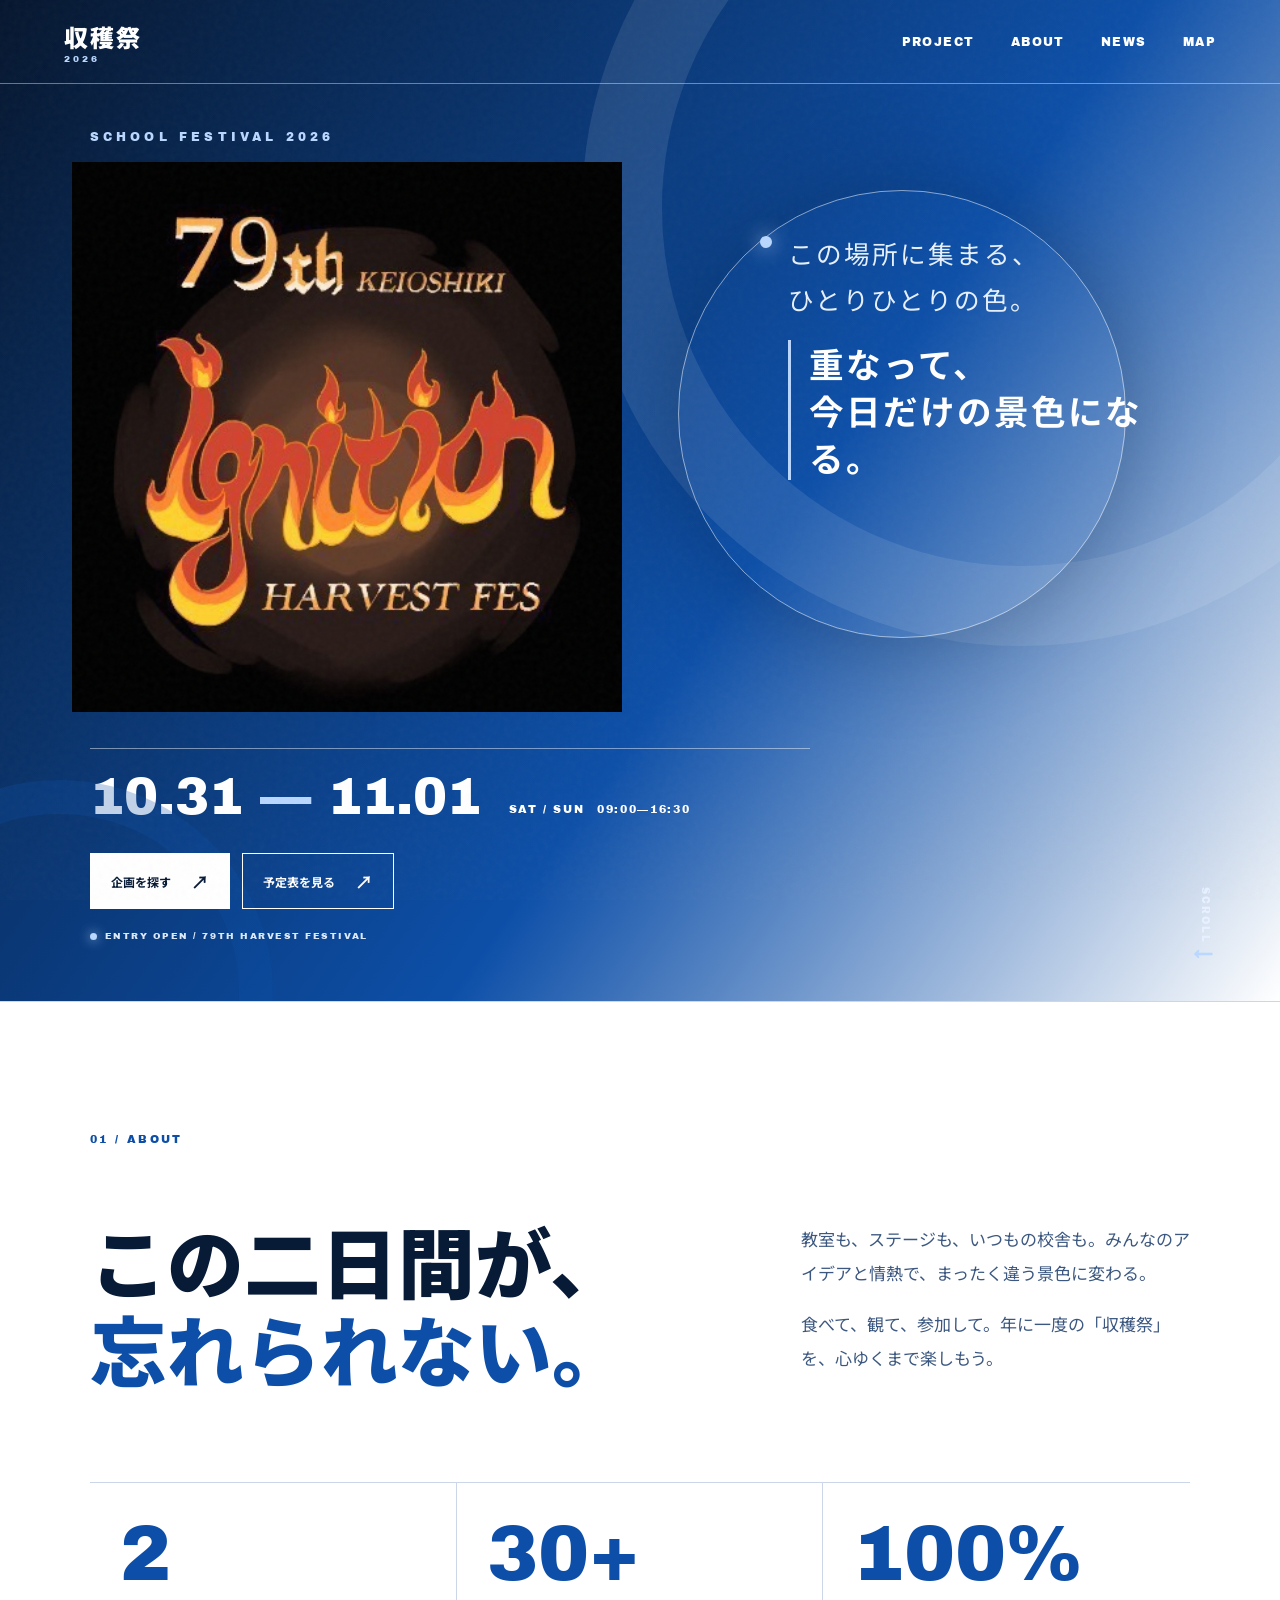
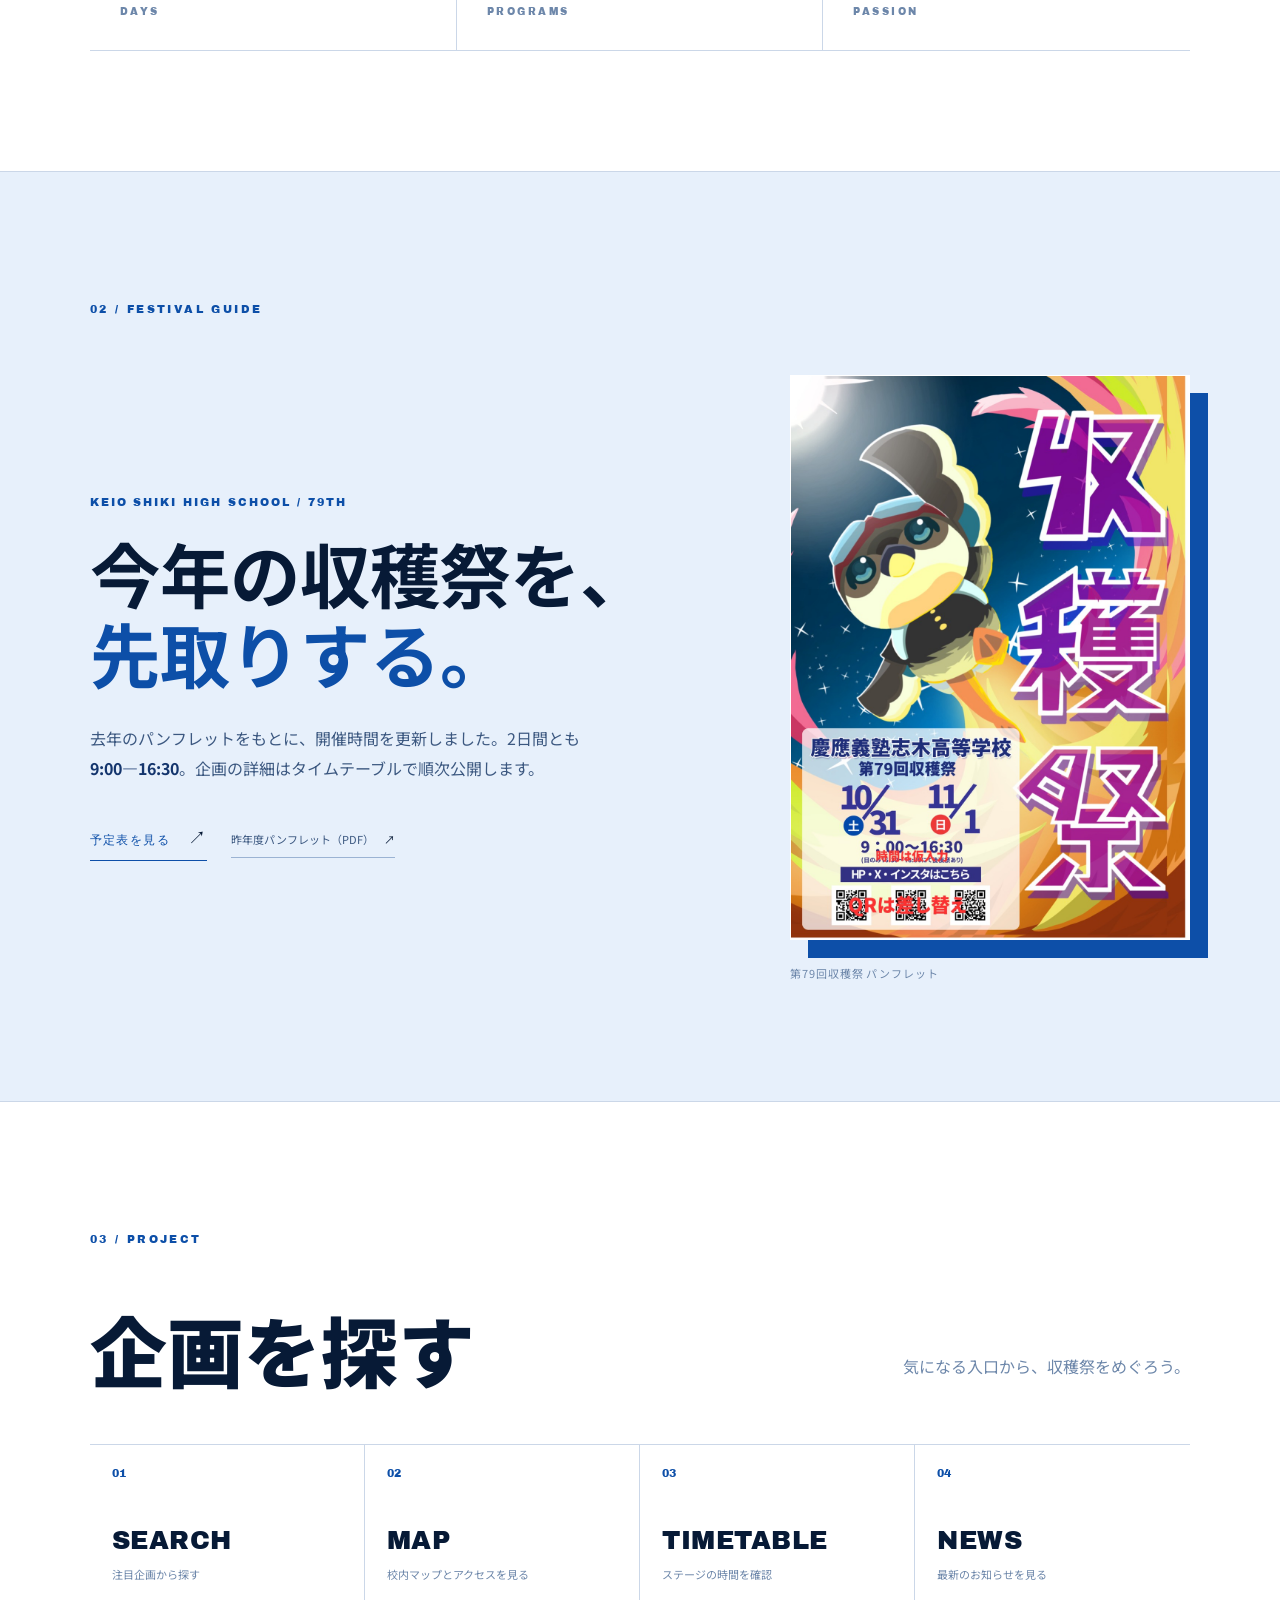
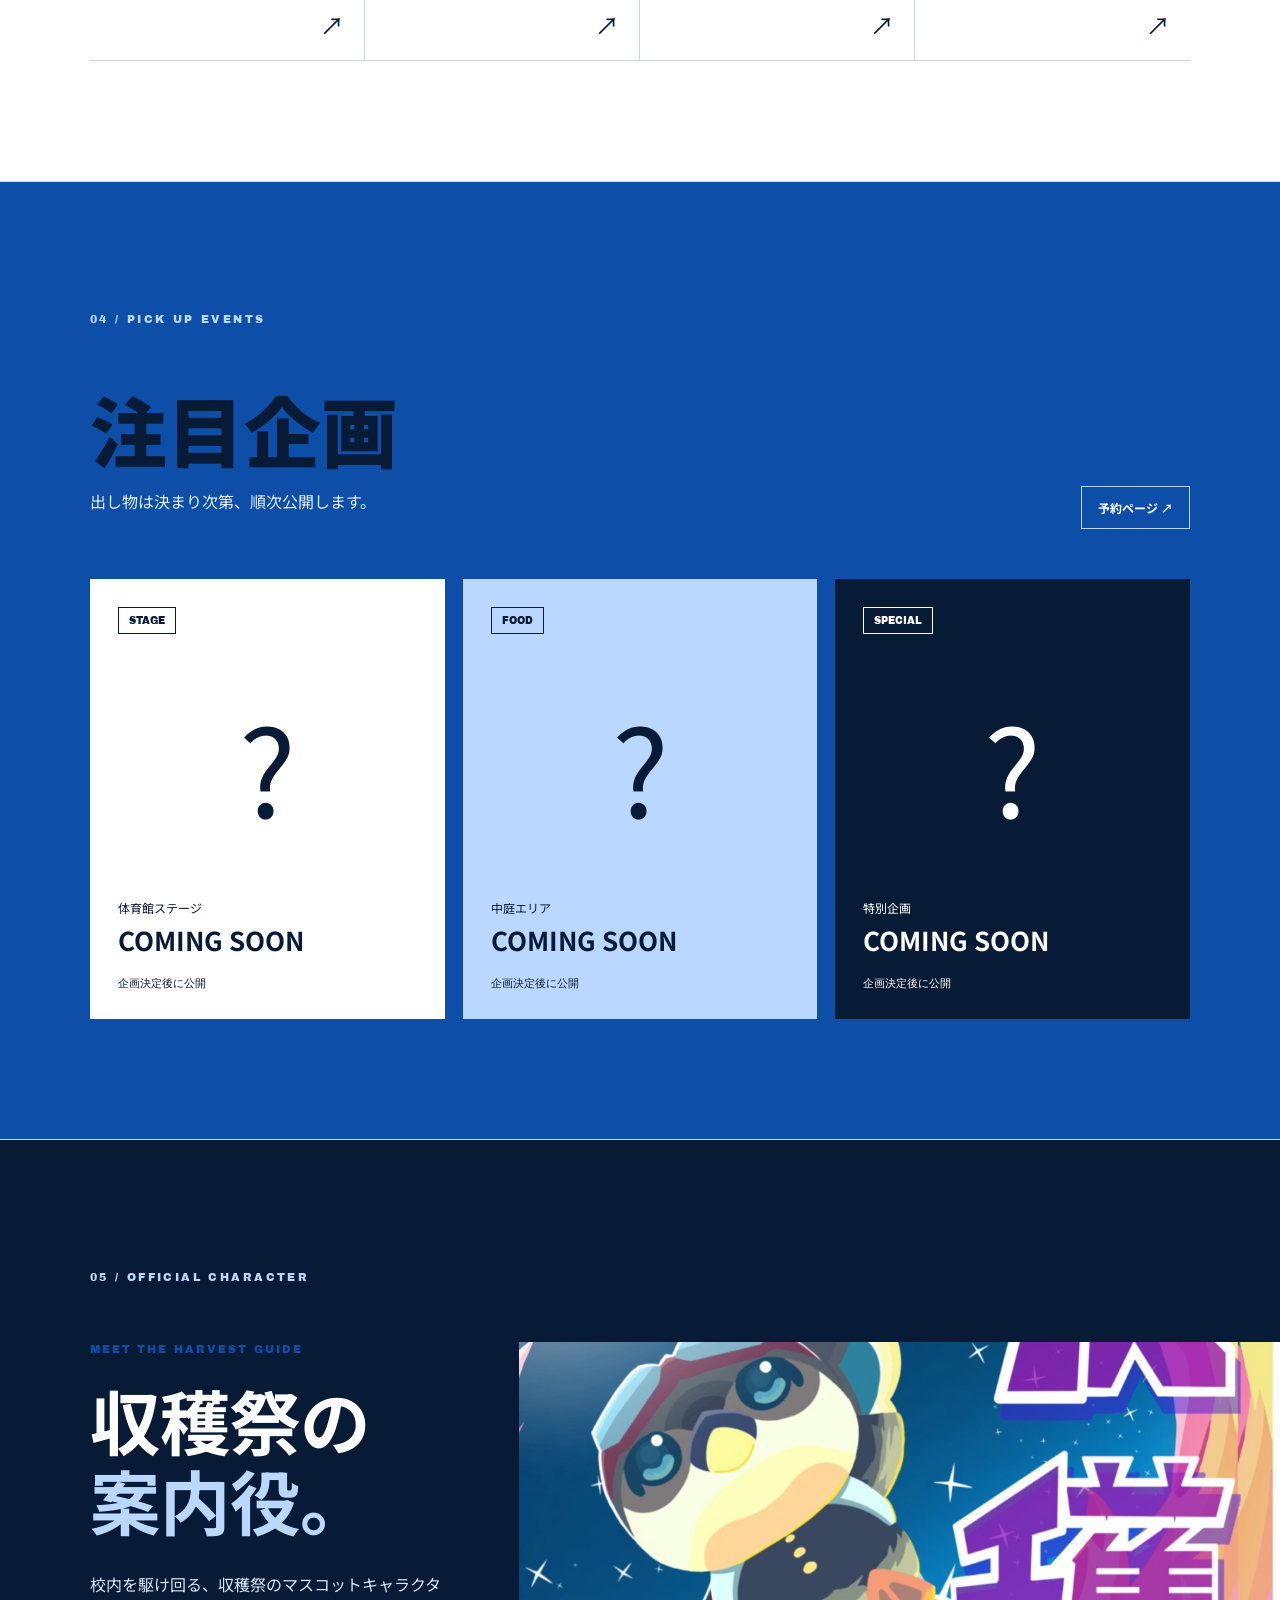
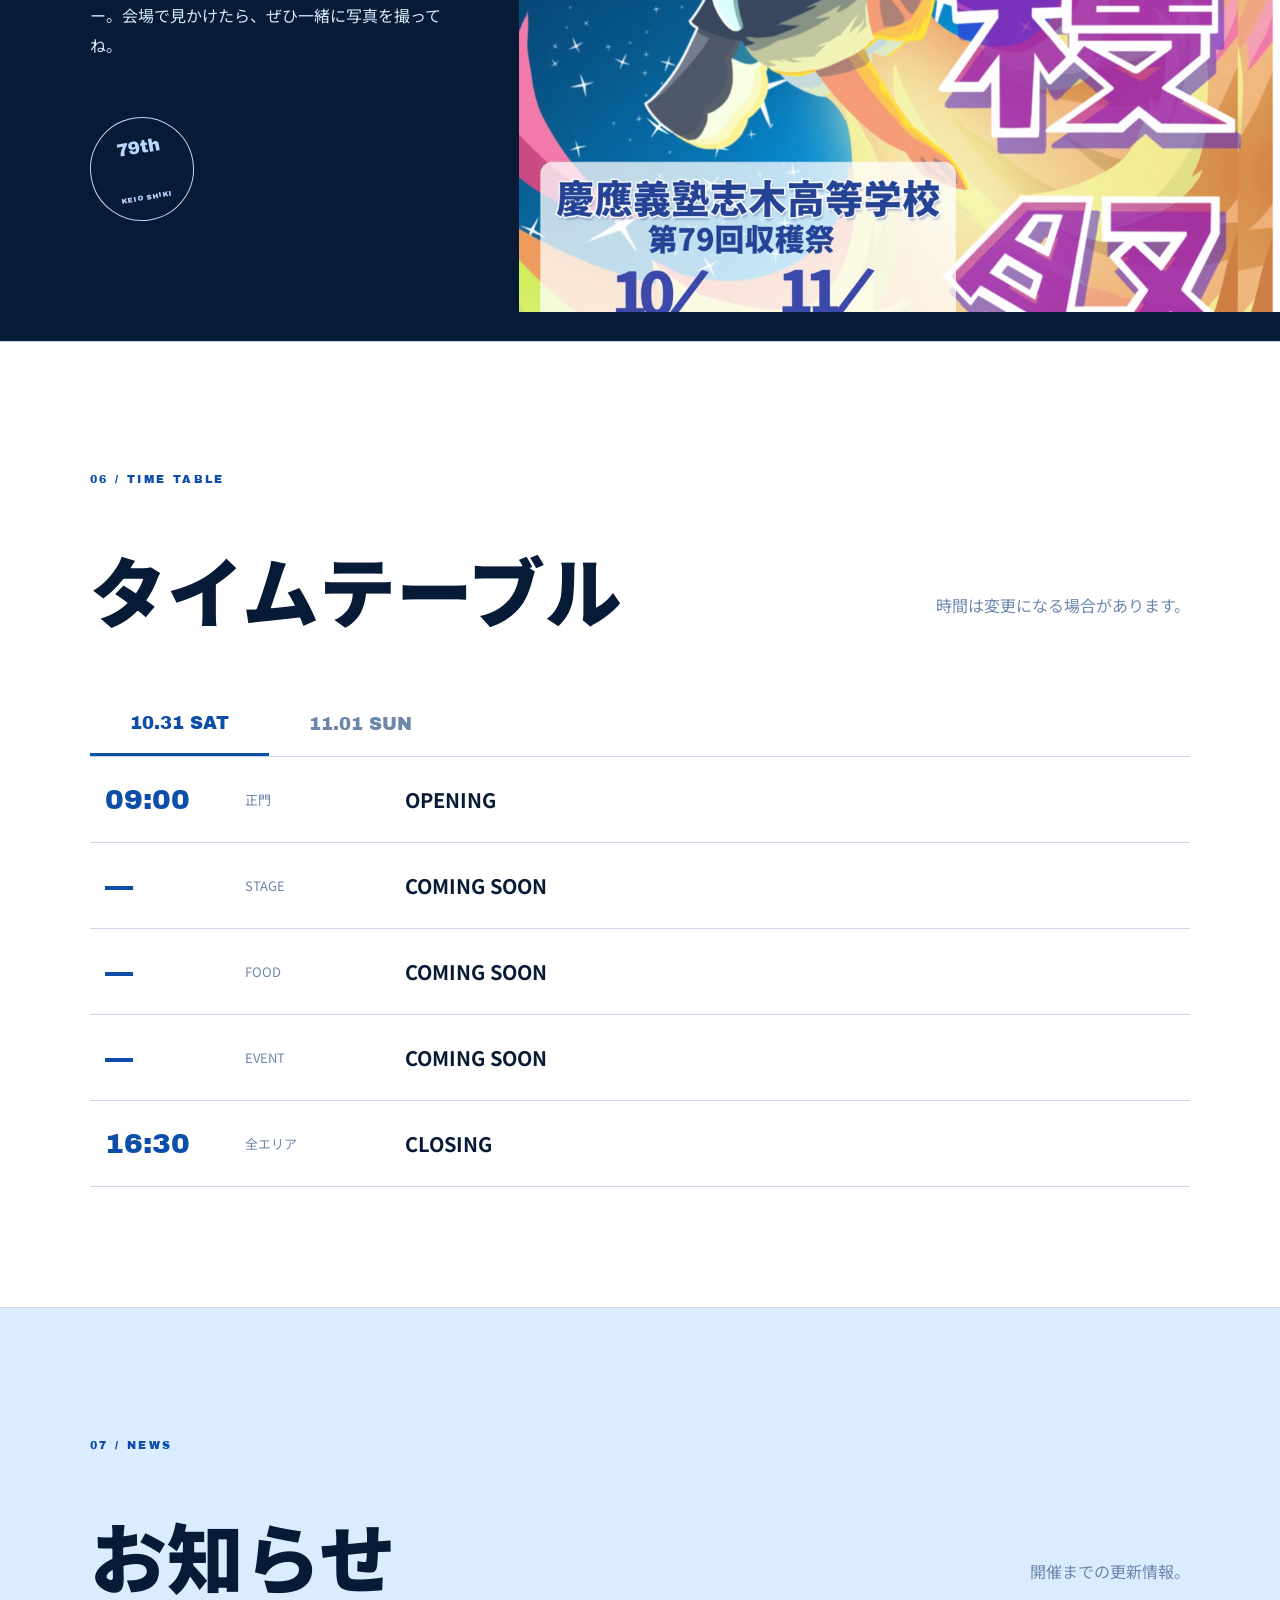
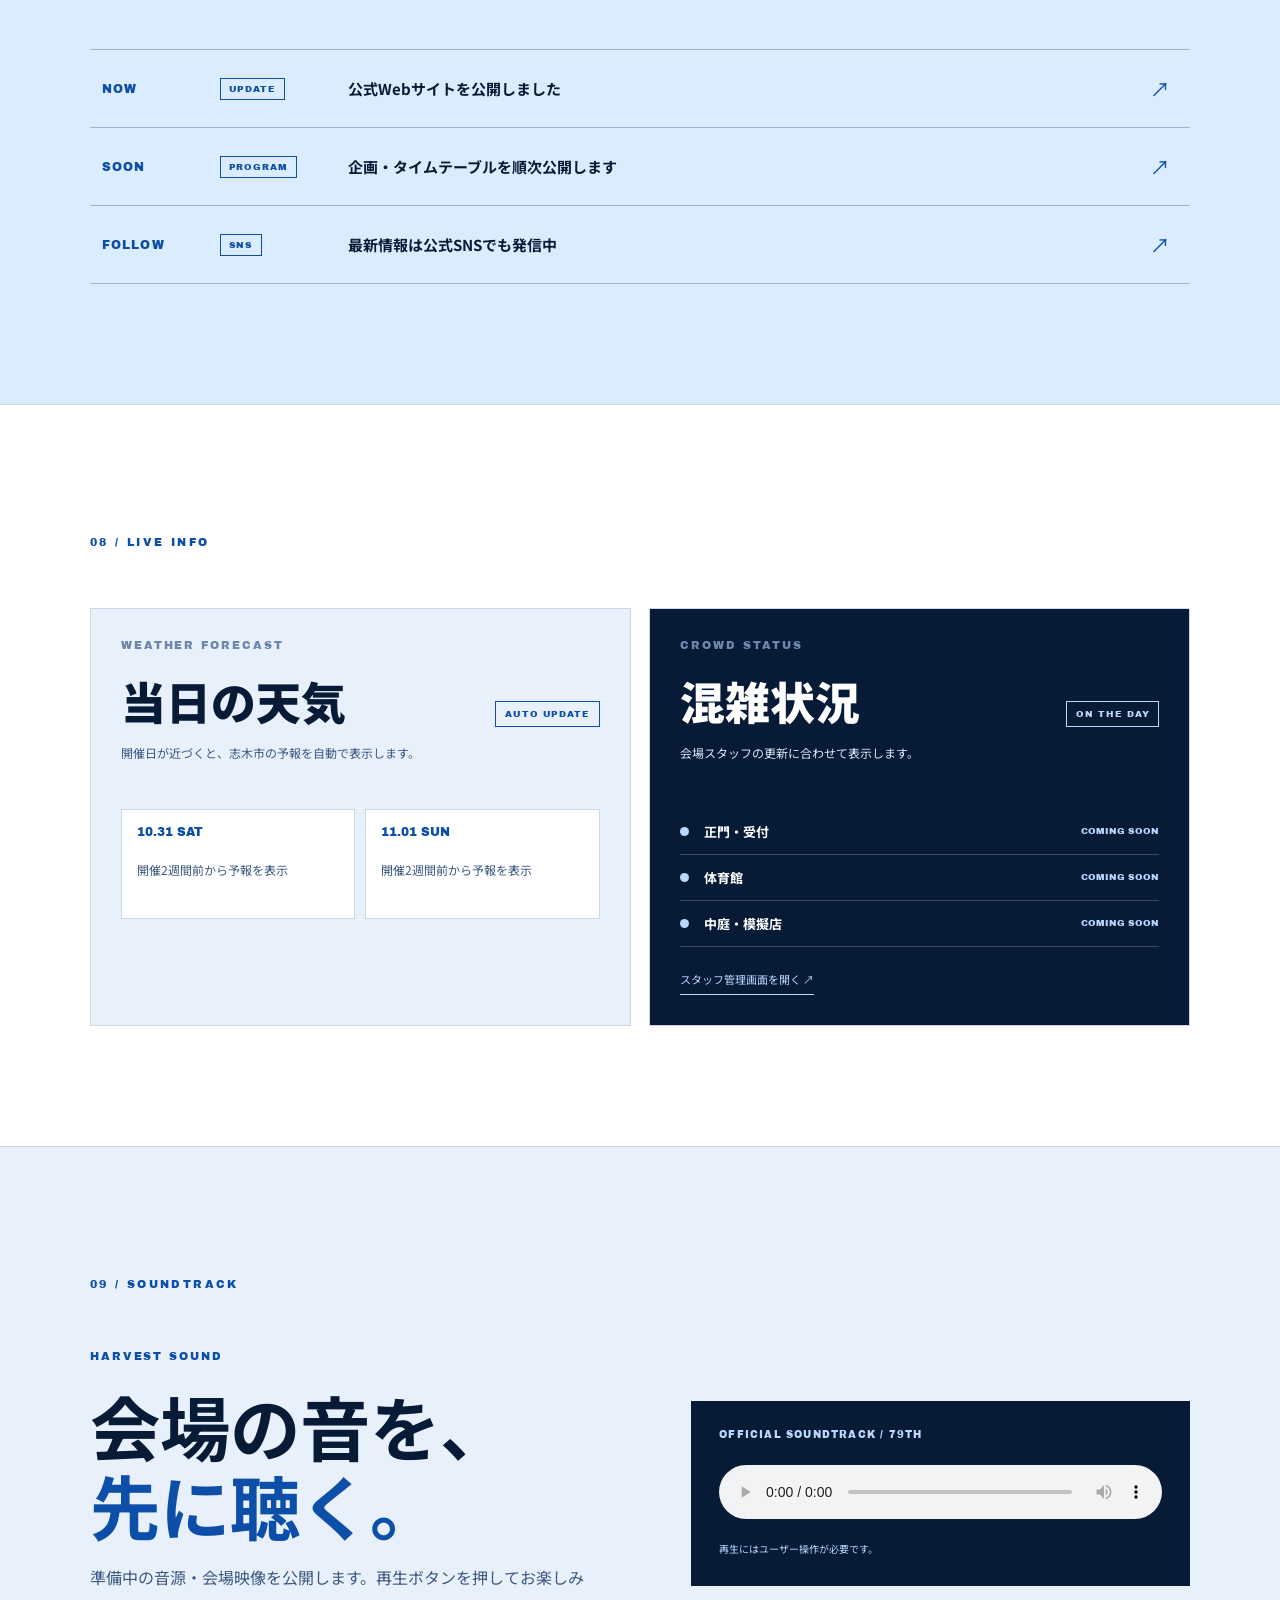
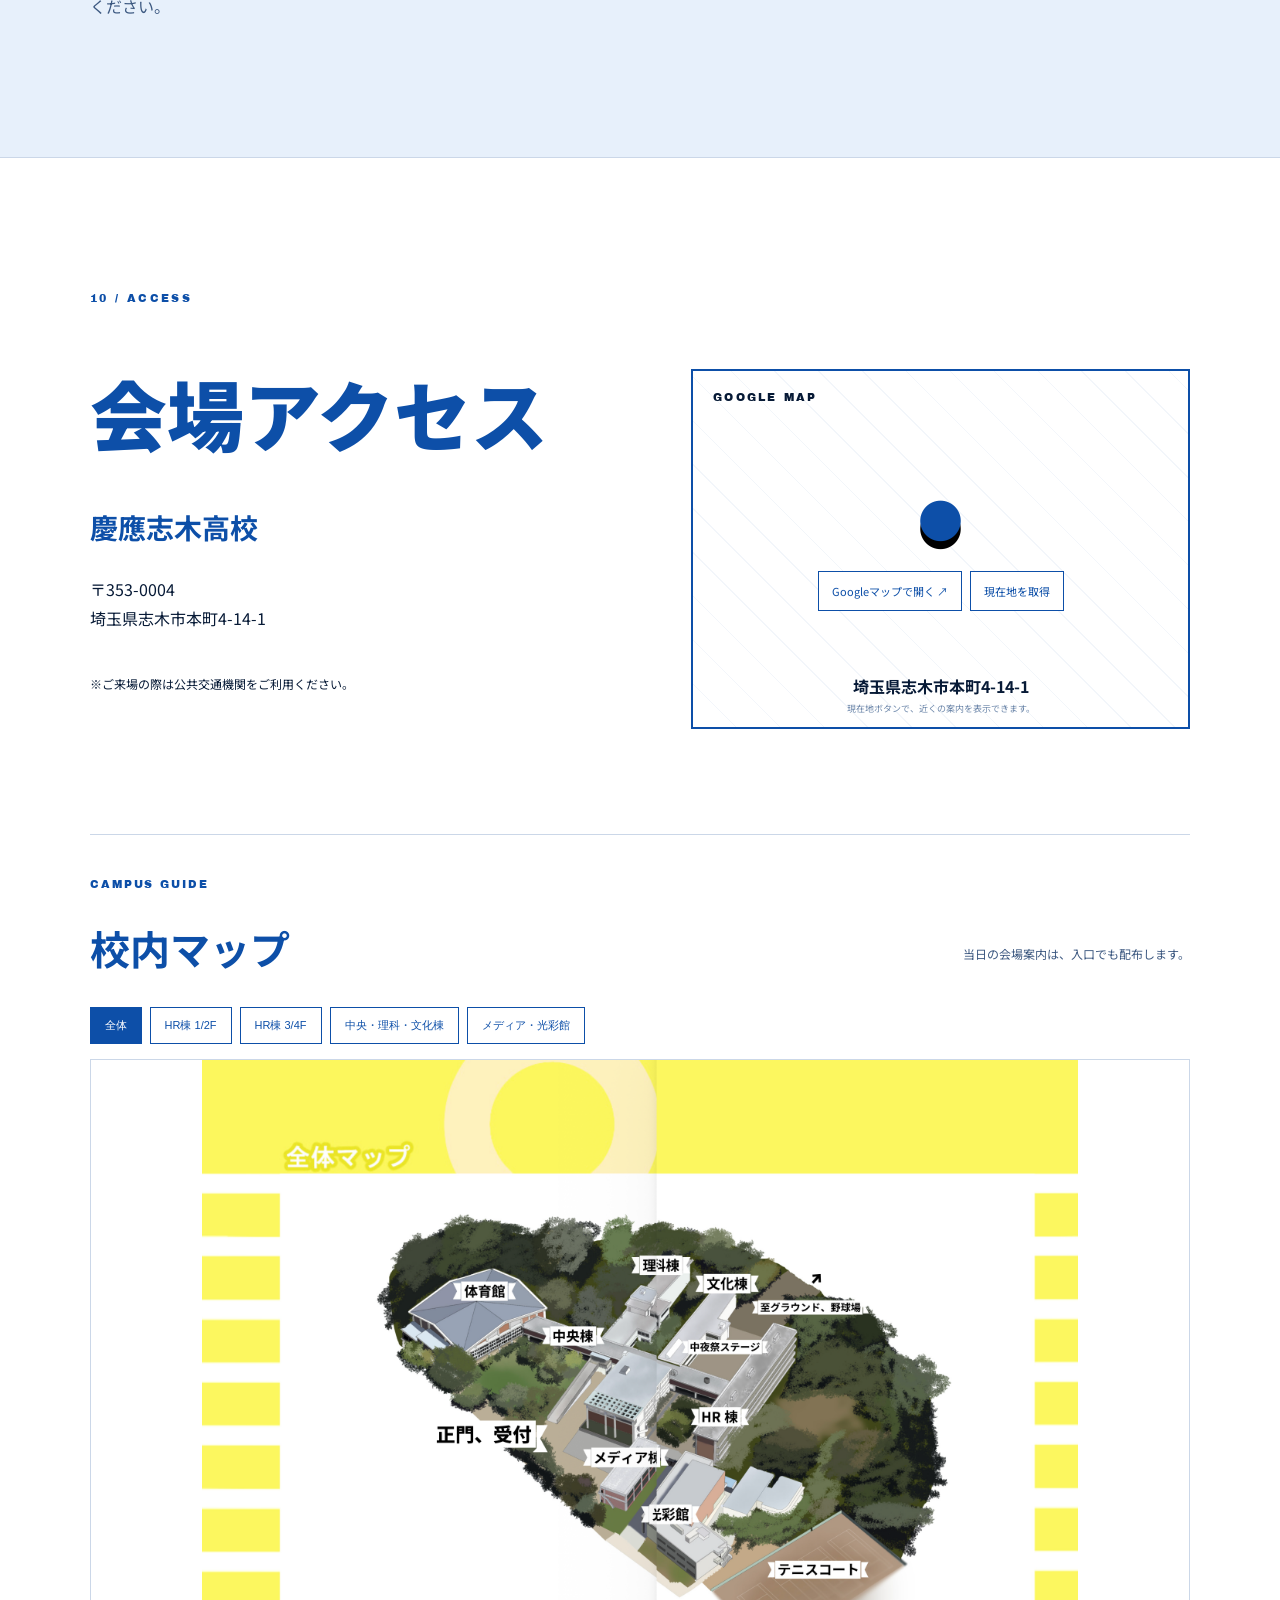
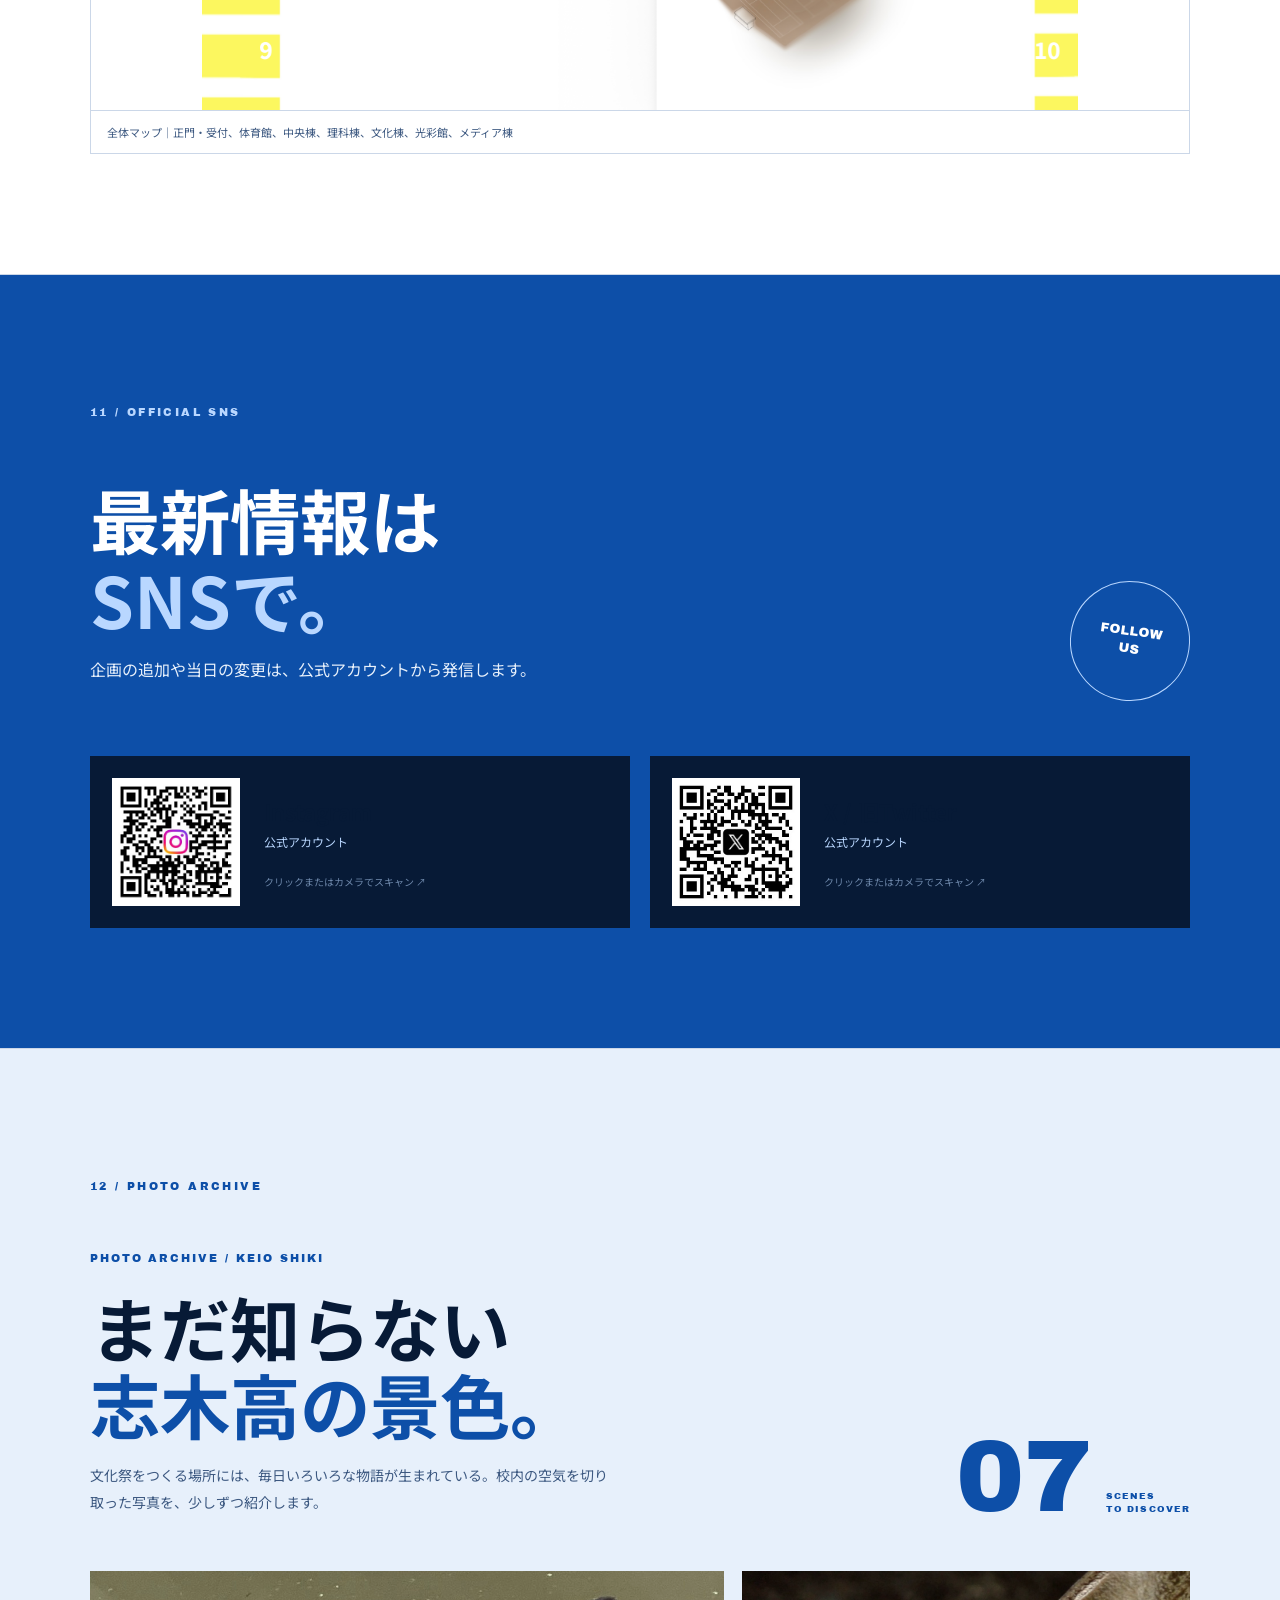
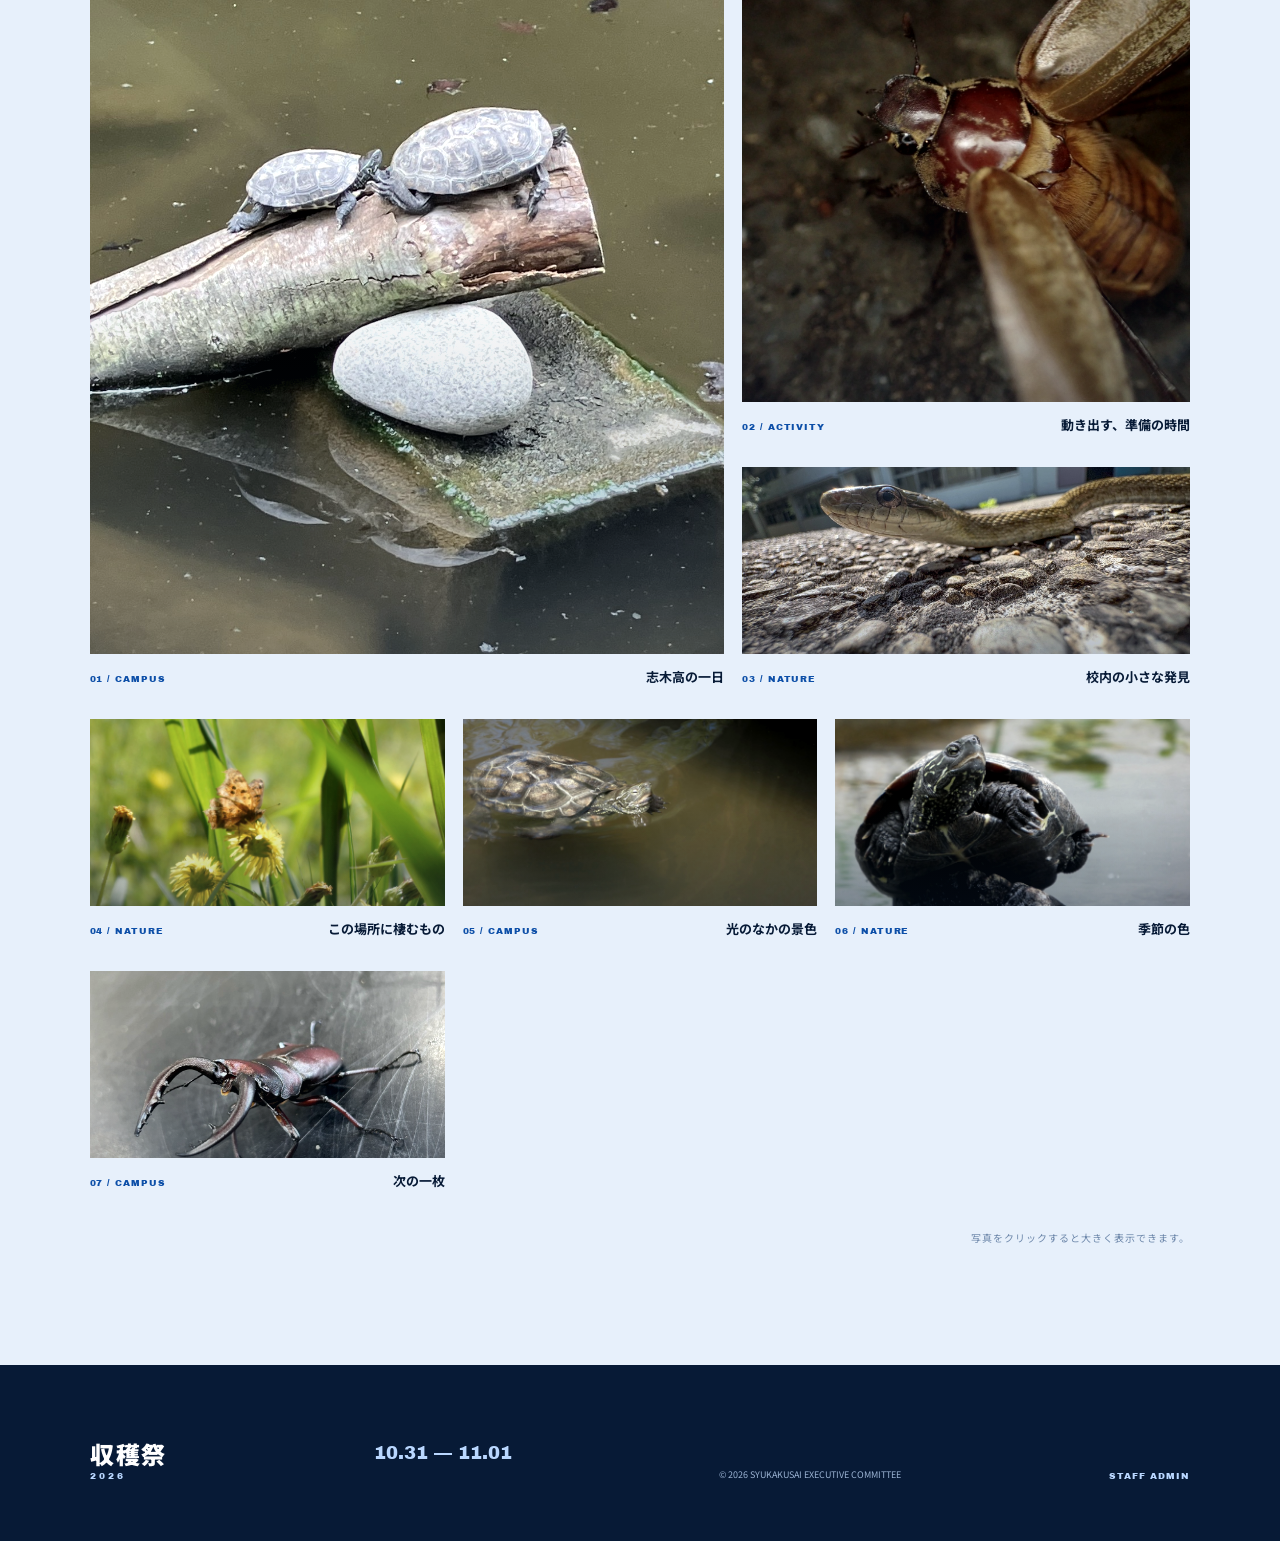
==== index.html @ 8dd10ead "Bust static asset cache for gallery refresh" ====
<!doctype html>
<html lang="ja">
<head>
  <meta charset="UTF-8">
  <meta name="viewport" content="width=device-width, initial-scale=1.0">
  <meta name="description" content="収穫祭 10月31日・11月1日開催。">
  <title>収穫祭 2026</title>
  <link rel="icon" type="image/jpeg" href="13391d591499bd351fd114454b225c2cb4a6a75.jpg">
  <link rel="apple-touch-icon" href="13391d591499bd351fd114454b225c2cb4a6a75.jpg">
  <link rel="preconnect" href="https://fonts.googleapis.com">
  <link rel="preconnect" href="https://fonts.gstatic.com" crossorigin>
  <link href="https://fonts.googleapis.com/css2?family=Archivo+Black&family=Noto+Sans+JP:wght@400;600;700;900&display=swap" rel="stylesheet">
  <link rel="stylesheet" href="style.css?v=20260824">
  <link rel="stylesheet" href="logo.css?v=20260824-gallery">
</head>
<body>
  <div class="noise" aria-hidden="true"></div>
  <header class="header">
    <a class="logo" href="#top" aria-label="収穫祭 トップ">収穫祭<span>2026</span></a>
    <button class="menu-button" aria-label="メニューを開く" aria-expanded="false"><span></span><span></span></button>
    <nav class="nav" aria-label="メインメニュー">
      <a href="#projects">PROJECT</a><a href="#about">ABOUT</a><a href="#news">NEWS</a><a href="#campus-map">MAP</a>
    </nav>
  </header>

  <main id="top">
    <section class="hero">
      <div class="hero-orbit" aria-hidden="true"></div>
      <p class="hero-kicker">SCHOOL FESTIVAL 2026</p>
      <div class="hero-brand"><img src="13391d591499bd351fd114454b225c2cb4a6a75.jpg" alt="79th KEIO SHIKI 収穫祭 HARVEST FES"></div>
      <h1 class="sr-only">収穫祭 2026</h1>
      <div class="hero-copy"><p>この場所に集まる、<br>ひとりひとりの色。</p><strong>重なって、<br>今日だけの景色になる。</strong></div>
      <div class="date-card">
        <strong>10.31 <i>—</i> 11.01</strong>
        <span>SAT / SUN　09:00—16:30</span>
      </div>
      <div class="hero-actions"><a class="hero-button hero-button--primary" href="#projects">企画を探す <span>↗</span></a><a class="hero-button" href="#schedule">予定表を見る <span>↗</span></a></div>
      <span class="hero-status"><i></i> ENTRY OPEN / 79TH HARVEST FESTIVAL</span>
      <a class="scroll" href="#about">SCROLL <span>↓</span></a>
    </section>

    <section class="section about" id="about">
      <p class="section-number">01 / ABOUT</p>
      <div class="about-grid">
        <h2>この二日間が、<br><em>忘れられない。</em></h2>
        <div>
          <p>教室も、ステージも、いつもの校舎も。みんなのアイデアと情熱で、まったく違う景色に変わる。</p>
          <p>食べて、観て、参加して。年に一度の「収穫祭」を、心ゆくまで楽しもう。</p>
        </div>
      </div>
      <div class="stats">
        <div><strong>2</strong><span>DAYS</span></div>
        <div><strong>30+</strong><span>PROGRAMS</span></div>
        <div><strong>100%</strong><span>PASSION</span></div>
      </div>
    </section>

    <section class="section festival-guide" id="guide">
      <p class="section-number">02 / FESTIVAL GUIDE</p>
      <div class="guide-grid">
        <div class="guide-copy">
          <p class="eyebrow">KEIO SHIKI HIGH SCHOOL / 79TH</p>
          <h2>今年の収穫祭を、<br><em>先取りする。</em></h2>
          <p>去年のパンフレットをもとに、開催時間を更新しました。2日間とも<strong> 9:00—16:30</strong>。企画の詳細はタイムテーブルで順次公開します。</p>
          <a class="text-link" href="#schedule">予定表を見る <span>↗</span></a>
          <a class="archive-link" href="2025年度収穫祭パンフレット (2).pdf" target="_blank" rel="noopener">昨年度パンフレット（PDF） <span>↗</span></a>
        </div>
        <figure class="brochure"><img src="0ff44c87a5c7293e2c27ab65f628452309627ec.jpg" alt="第79回収穫祭 パンフレット" loading="lazy"><figcaption>第79回収穫祭 パンフレット</figcaption></figure>
      </div>
    </section>

    <section class="section projects" id="projects">
      <p class="section-number">03 / PROJECT</p>
      <div class="section-heading"><h2>企画を探す</h2><p>気になる入口から、収穫祭をめぐろう。</p></div>
      <div class="project-links">
        <a class="project-link" href="#events"><span>01</span><strong>SEARCH</strong><small>注目企画から探す</small><b>↗</b></a>
        <a class="project-link" href="#campus-map"><span>02</span><strong>MAP</strong><small>校内マップとアクセスを見る</small><b>↗</b></a>
        <a class="project-link" href="#schedule"><span>03</span><strong>TIMETABLE</strong><small>ステージの時間を確認</small><b>↗</b></a>
        <a class="project-link" href="#news"><span>04</span><strong>NEWS</strong><small>最新のお知らせを見る</small><b>↗</b></a>
      </div>
    </section>

    <section class="section events" id="events">
      <p class="section-number">04 / PICK UP EVENTS</p>
      <div class="section-heading"><div><h2>注目企画</h2><p>出し物は決まり次第、順次公開します。</p></div><a class="reserve-link" href="reservation.html">予約ページ ↗</a></div>
      <div class="event-grid">
        <article class="event-card event-card--orange"><span class="tag">STAGE</span><div class="event-icon">?</div><p>体育館ステージ</p><h3>COMING SOON</h3><small>企画決定後に公開</small></article>
        <article class="event-card event-card--green"><span class="tag">FOOD</span><div class="event-icon">?</div><p>中庭エリア</p><h3>COMING SOON</h3><small>企画決定後に公開</small></article>
        <article class="event-card event-card--purple"><span class="tag">SPECIAL</span><div class="event-icon">?</div><p>特別企画</p><h3>COMING SOON</h3><small>企画決定後に公開</small></article>
      </div>
    </section>

    <section class="section character" id="character">
      <p class="section-number">05 / OFFICIAL CHARACTER</p>
      <div class="character-grid">
        <div class="character-copy">
          <p class="eyebrow">MEET THE HARVEST GUIDE</p>
          <h2>収穫祭の<br><em>案内役。</em></h2>
          <p>校内を駆け回る、収穫祭のマスコットキャラクター。会場で見かけたら、ぜひ一緒に写真を撮ってね。</p>
          <span class="character-stamp">79th<br><small>KEIO SHIKI</small></span>
        </div>
        <figure class="character-art"><img src="0ff44c87a5c7293e2c27ab65f628452309627ec.jpg" alt="収穫祭ロゴに描かれたマスコットキャラクター" loading="lazy"></figure>
      </div>
    </section>

    <section class="section schedule" id="schedule">
      <p class="section-number">06 / TIME TABLE</p>
      <div class="section-heading"><h2>タイムテーブル</h2><p>時間は変更になる場合があります。</p></div>
      <div class="tabs" role="tablist"><button class="tab active" data-day="day1">10.31 SAT</button><button class="tab" data-day="day2">11.01 SUN</button></div>
      <div class="timeline active" id="day1">
        <div><time>09:00</time><span>正門</span><strong>OPENING</strong></div>
        <div><time>—</time><span>STAGE</span><strong>COMING SOON</strong></div>
        <div><time>—</time><span>FOOD</span><strong>COMING SOON</strong></div>
        <div><time>—</time><span>EVENT</span><strong>COMING SOON</strong></div>
        <div><time>16:30</time><span>全エリア</span><strong>CLOSING</strong></div>
      </div>
      <div class="timeline" id="day2">
        <div><time>09:00</time><span>全エリア</span><strong>DAY 2 START</strong></div>
        <div><time>—</time><span>STAGE</span><strong>COMING SOON</strong></div>
        <div><time>—</time><span>FOOD</span><strong>COMING SOON</strong></div>
        <div><time>—</time><span>EVENT</span><strong>COMING SOON</strong></div>
        <div><time>16:30</time><span>正門</span><strong>CLOSING</strong></div>
      </div>
    </section>

    <section class="section news" id="news">
      <p class="section-number">07 / NEWS</p>
      <div class="section-heading"><h2>お知らせ</h2><p>開催までの更新情報。</p></div>
      <div class="news-list">
        <a href="#guide"><time>NOW</time><span class="news-tag">UPDATE</span><strong>公式Webサイトを公開しました</strong><b>↗</b></a>
        <a href="#schedule"><time>SOON</time><span class="news-tag">PROGRAM</span><strong>企画・タイムテーブルを順次公開します</strong><b>↗</b></a>
        <a href="#sns"><time>FOLLOW</time><span class="news-tag">SNS</span><strong>最新情報は公式SNSでも発信中</strong><b>↗</b></a>
      </div>
    </section>

    <section class="section live-info" id="weather">
      <p class="section-number">08 / LIVE INFO</p>
      <div class="live-grid">
        <div class="weather-panel"><div class="section-heading"><div><p class="eyebrow">WEATHER FORECAST</p><h2>当日の天気</h2></div><span class="live-badge">AUTO UPDATE</span></div><p class="live-note">開催日が近づくと、志木市の予報を自動で表示します。</p><div class="weather-days"><div class="weather-day" id="weather-day1"><strong>10.31 SAT</strong><span>予報を読み込み中…</span></div><div class="weather-day" id="weather-day2"><strong>11.01 SUN</strong><span>予報を読み込み中…</span></div></div></div>
        <div class="crowd-panel" id="crowd"><div class="section-heading"><div><p class="eyebrow">CROWD STATUS</p><h2>混雑状況</h2></div><span class="live-badge">ON THE DAY</span></div><p class="live-note">会場スタッフの更新に合わせて表示します。</p><div class="crowd-list"><div data-crowd-key="gate"><span class="crowd-dot"></span><strong>正門・受付</strong><b>COMING SOON</b></div><div data-crowd-key="gym"><span class="crowd-dot"></span><strong>体育館</strong><b>COMING SOON</b></div><div data-crowd-key="yard"><span class="crowd-dot"></span><strong>中庭・模擬店</strong><b>COMING SOON</b></div></div><a class="admin-link" href="admin.html">スタッフ管理画面を開く ↗</a></div>
      </div>
    </section>

    <section class="section music" id="music">
      <p class="section-number">09 / SOUNDTRACK</p>
      <div class="music-box"><div><p class="eyebrow">HARVEST SOUND</p><h2>会場の音を、<br><em>先に聴く。</em></h2><p>準備中の音源・会場映像を公開します。再生ボタンを押してお楽しみください。</p></div><div class="audio-player"><span>OFFICIAL SOUNDTRACK / 79TH</span><audio controls preload="metadata"><source src="808666598.006966.mp4" type="video/mp4">お使いのブラウザは音声再生に対応していません。</audio><small>再生にはユーザー操作が必要です。</small></div></div>
    </section>

    <section class="section access" id="access">
      <p class="section-number">10 / ACCESS</p>
      <div class="access-box">
        <div><h2>会場アクセス</h2><h3>慶應志木高校</h3><p>〒353-0004<br>埼玉県志木市本町4-14-1</p><p class="note">※ご来場の際は公共交通機関をご利用ください。</p></div>
        <div class="map" id="google-map-card"><span>GOOGLE MAP</span><div class="pin">●</div><span id="user-location-dot" aria-hidden="true"></span><p>埼玉県志木市本町4-14-1</p><div class="map-actions"><a href="https://www.google.com/maps/search/?api=1&amp;query=慶應義塾志木高等学校" target="_blank" rel="noopener">Googleマップで開く ↗</a><button id="locate-me" type="button">現在地を取得</button></div><small id="location-status">現在地ボタンで、近くの案内を表示できます。</small></div>
      </div>
      <div class="campus-map" id="campus-map">
        <div class="campus-map-heading"><div><p class="eyebrow">CAMPUS GUIDE</p><h3>校内マップ</h3></div><p>当日の会場案内は、入口でも配布します。</p></div>
        <div class="map-tabs" role="tablist"><button class="map-tab active" data-map="map-all">全体</button><button class="map-tab" data-map="map-hr">HR棟 1/2F</button><button class="map-tab" data-map="map-hr34">HR棟 3/4F</button><button class="map-tab" data-map="map-central">中央・理科・文化棟</button><button class="map-tab" data-map="map-media">メディア・光彩館</button></div>
        <div class="map-views">
          <figure class="map-view active" id="map-all"><img src="スクリーンショット 2026-08-24 15.55.22.png" alt="慶應志木高校 校内全体マップ" loading="lazy"><figcaption>全体マップ｜正門・受付、体育館、中央棟、理科棟、文化棟、光彩館、メディア棟</figcaption></figure>
          <figure class="map-view" id="map-hr"><img src="スクリーンショット 2026-08-24 15.55.13.png" alt="HR棟 1階・2階マップ" loading="lazy"><figcaption>HR棟 1階・2階｜教室企画</figcaption></figure>
          <figure class="map-view" id="map-hr34"><img src="スクリーンショット 2026-08-24 15.55.34.png" alt="HR棟 3階・4階マップ" loading="lazy"><figcaption>HR棟 3階・4階｜教室企画</figcaption></figure>
          <figure class="map-view" id="map-central"><img src="スクリーンショット 2026-08-24 15.55.28.png" alt="中央棟・理科棟・文化棟マップ" loading="lazy"><figcaption>中央棟・理科棟・文化棟｜展示・飲食スペース</figcaption></figure>
          <figure class="map-view" id="map-media"><img src="スクリーンショット 2026-08-24 15.55.39.png" alt="メディア棟・光彩館マップ" loading="lazy"><figcaption>メディア棟・光彩館｜ホールイベント</figcaption></figure>
        </div>
      </div>
    </section>

    <section class="section sns" id="sns">
      <p class="section-number">11 / OFFICIAL SNS</p>
      <div class="sns-heading"><div><h2>最新情報は<br><em>SNSで。</em></h2><p>企画の追加や当日の変更は、公式アカウントから発信します。</p></div><span class="sns-mark">FOLLOW<br>US</span></div>
      <div class="sns-grid">
        <a class="sns-card" href="https://t.co/VGHBjfhvyd" target="_blank" rel="noopener"><img src="125452b149d7cbe08fa4e80bee127008cc4b0ac.jpg" alt="収穫祭 公式Instagram QRコード" loading="lazy"><div><strong>Instagram</strong><span>公式アカウント</span><small>クリックまたはカメラでスキャン ↗</small></div></a>
        <a class="sns-card" href="https://x.com/KeioS_harvestF" target="_blank" rel="noopener"><img src="c1fd83ce2f378033183677479552a0353f20882.jpg" alt="収穫祭 公式X QRコード" loading="lazy"><div><strong>X / 旧Twitter</strong><span>公式アカウント</span><small>クリックまたはカメラでスキャン ↗</small></div></a>
      </div>
    </section>

    <section class="section gallery" id="gallery">
      <p class="section-number">12 / PHOTO ARCHIVE</p>
      <div class="gallery-intro"><div><p class="eyebrow">PHOTO ARCHIVE / KEIO SHIKI</p><h2>まだ知らない<br><em>志木高の景色。</em></h2><p>文化祭をつくる場所には、毎日いろいろな物語が生まれている。校内の空気を切り取った写真を、少しずつ紹介します。</p></div><div class="gallery-count"><strong>07</strong><span>SCENES<br>TO DISCOVER</span></div></div>
      <div class="gallery-grid">
        <figure class="gallery-card gallery-card--feature"><button type="button" data-photo="0" aria-label="写真を拡大：志木高の一日"><img src="LINE_ALBUM_志木高写真_260824_1.jpg" alt="教室で語りかける生徒" loading="lazy"><span class="gallery-zoom">VIEW ↗</span></button><figcaption><span>01 / CAMPUS</span><strong>志木高の一日</strong></figcaption></figure>
        <figure class="gallery-card"><button type="button" data-photo="1" aria-label="写真を拡大：動き出す準備の時間"><img src="LINE_ALBUM_志木高写真_260824_2.jpg" alt="校内で活動する生徒たち" loading="lazy"><span class="gallery-zoom">VIEW ↗</span></button><figcaption><span>02 / ACTIVITY</span><strong>動き出す、準備の時間</strong></figcaption></figure>
        <figure class="gallery-card"><button type="button" data-photo="2" aria-label="写真を拡大：校内の小さな発見"><img src="LINE_ALBUM_志木高写真_260824_3.jpg" alt="池のほとりの生きもの" loading="lazy"><span class="gallery-zoom">VIEW ↗</span></button><figcaption><span>03 / NATURE</span><strong>校内の小さな発見</strong></figcaption></figure>
        <figure class="gallery-card"><button type="button" data-photo="3" aria-label="写真を拡大：この場所に棲むもの"><img src="LINE_ALBUM_志木高写真_260824_4.jpg" alt="校内で見つけた生きもの" loading="lazy"><span class="gallery-zoom">VIEW ↗</span></button><figcaption><span>04 / NATURE</span><strong>この場所に棲むもの</strong></figcaption></figure>
        <figure class="gallery-card"><button type="button" data-photo="4" aria-label="写真を拡大：光のなかの景色"><img src="LINE_ALBUM_志木高写真_260824_5.jpg" alt="校内の自然の風景" loading="lazy"><span class="gallery-zoom">VIEW ↗</span></button><figcaption><span>05 / CAMPUS</span><strong>光のなかの景色</strong></figcaption></figure>
        <figure class="gallery-card"><button type="button" data-photo="5" aria-label="写真を拡大：季節の色"><img src="LINE_ALBUM_志木高写真_260824_6.jpg" alt="校内で見つけた植物と昆虫" loading="lazy"><span class="gallery-zoom">VIEW ↗</span></button><figcaption><span>06 / NATURE</span><strong>季節の色</strong></figcaption></figure>
        <figure class="gallery-card"><button type="button" data-photo="6" aria-label="写真を拡大：次の一枚"><img src="LINE_ALBUM_志木高写真_260824_7.jpg" alt="慶應志木高校の風景" loading="lazy"><span class="gallery-zoom">VIEW ↗</span></button><figcaption><span>07 / CAMPUS</span><strong>次の一枚</strong></figcaption></figure>
      </div>
      <p class="gallery-footnote">写真をクリックすると大きく表示できます。</p>
    </section>
  </main>

  <footer><a class="logo" href="#top">収穫祭<span>2026</span></a><p>10.31 — 11.01</p><small>© 2026 SYUKAKUSAI EXECUTIVE COMMITTEE</small><a class="footer-admin" href="admin.html">STAFF ADMIN</a></footer>
  <dialog class="photo-lightbox" id="photo-lightbox" aria-label="写真の拡大表示"><button class="lightbox-close" type="button" aria-label="閉じる">×</button><button class="lightbox-arrow lightbox-arrow--prev" type="button" aria-label="前の写真">←</button><figure><img id="lightbox-image" alt=""><figcaption id="lightbox-caption"></figcaption></figure><button class="lightbox-arrow lightbox-arrow--next" type="button" aria-label="次の写真">→</button></dialog>
  <script src="script.js?v=20260824-gallery"></script>
</body>
</html>
---- style.css ----
:root{--bg:#0a0a0a;--text:#f4f1e8;--orange:#ff5c1a;--green:#c8ff24;--purple:#7357ff;--line:#2c2c2c}*{box-sizing:border-box}html{scroll-behavior:smooth}body{margin:0;background:var(--bg);color:var(--text);font-family:"Noto Sans JP",sans-serif;overflow-x:hidden}.noise{position:fixed;inset:0;pointer-events:none;opacity:.035;z-index:20;background-image:url("data:image/svg+xml,%3Csvg viewBox='0 0 180 180' xmlns='http://www.w3.org/2000/svg'%3E%3Cfilter id='n'%3E%3CfeTurbulence type='fractalNoise' baseFrequency='.9' numOctaves='4' stitchTiles='stitch'/%3E%3C/filter%3E%3Crect width='100%25' height='100%25' filter='url(%23n)'/%3E%3C/svg%3E")}.header{height:84px;padding:0 5vw;display:flex;align-items:center;justify-content:space-between;position:absolute;width:100%;z-index:10;border-bottom:1px solid #ffffff1f}.logo{color:var(--text);text-decoration:none;font-size:24px;font-weight:900;letter-spacing:.08em}.logo span{display:block;font:9px "Archivo Black";letter-spacing:.35em;color:var(--orange)}.nav{display:flex;gap:36px}.nav a{color:var(--text);font:12px "Archivo Black";text-decoration:none;letter-spacing:.12em}.nav a:hover{color:var(--green)}.menu-button{display:none}.hero{min-height:100vh;padding:130px 7vw 60px;position:relative;display:flex;flex-direction:column;justify-content:center;background:radial-gradient(circle at 68% 45%,#ff5c1a13 0,transparent 30%)}.hero-kicker{font:12px "Archivo Black";letter-spacing:.35em;color:var(--green);margin:0 0 10px}.hero h1{font-size:clamp(110px,22vw,310px);line-height:.78;margin:0;letter-spacing:-.1em;font-weight:900;position:relative;z-index:2}.hero h1 span:nth-child(2){color:var(--orange);-webkit-text-stroke:2px var(--orange)}.hero-copy{position:absolute;right:8vw;top:27%;font-size:clamp(26px,3.2vw,50px);font-weight:900;line-height:1.35;transform:rotate(4deg);z-index:3}.date-card{display:flex;align-items:flex-end;gap:28px;margin-top:52px;border-top:1px solid #555;padding-top:20px;width:min(720px,90%)}.date-card strong{font:clamp(27px,4vw,55px) "Archivo Black"}.date-card i{color:var(--orange);font-style:normal}.date-card span{font:11px "Archivo Black";letter-spacing:.15em;margin-bottom:8px}.hero-orbit{position:absolute;width:35vw;height:35vw;max-width:520px;max-height:520px;border:1px solid #ff5c1a55;border-radius:50%;right:12%;top:19%;box-shadow:0 0 100px #ff5c1a12}.hero-orbit:after{content:"";position:absolute;width:12px;height:12px;background:var(--green);border-radius:50%;top:10%;left:18%;box-shadow:0 0 20px var(--green)}.scroll{position:absolute;right:5vw;bottom:40px;color:#aaa;text-decoration:none;font:10px "Archivo Black";letter-spacing:.2em;writing-mode:vertical-rl}.scroll span{color:var(--orange);font-size:20px}.section{padding:120px 7vw;border-top:1px solid var(--line)}.section-number{font:11px "Archivo Black";letter-spacing:.22em;color:var(--orange);margin-bottom:60px}.about-grid{display:grid;grid-template-columns:1.2fr .8fr;gap:10vw;align-items:end}.about h2,.section-heading h2,.access h2{font-size:clamp(40px,6vw,90px);line-height:1.15;margin:0;font-weight:900}.about h2 em{color:var(--green);font-style:normal}.about-grid>div{font-size:17px;line-height:2;color:#bbb}.stats{margin-top:90px;display:grid;grid-template-columns:repeat(3,1fr);border-top:1px solid var(--line);border-bottom:1px solid var(--line)}.stats div{padding:30px;border-right:1px solid var(--line)}.stats div:last-child{border:0}.stats strong{font:clamp(40px,6vw,80px) "Archivo Black";display:block}.stats span{font:10px "Archivo Black";color:#777;letter-spacing:.25em}.events{background:#111}.section-heading{display:flex;justify-content:space-between;align-items:end;margin-bottom:50px}.section-heading p{color:#888}.event-grid{display:grid;grid-template-columns:repeat(3,1fr);gap:18px}.event-card{min-height:440px;padding:28px;color:#090909;display:flex;flex-direction:column;position:relative;transition:transform .25s}.event-card:hover{transform:translateY(-8px)}.event-card--orange{background:var(--orange)}.event-card--green{background:var(--green)}.event-card--purple{background:var(--purple);color:white}.tag{font:10px "Archivo Black";border:1px solid currentColor;padding:7px 10px;align-self:flex-start}.event-icon{font-size:120px;text-align:center;flex:1;display:grid;place-items:center}.event-card p{font-size:12px;margin:0}.event-card h3{font-size:26px;margin:5px 0 18px}.event-card small{font:11px "Archivo Black"}.tabs{display:flex;border-bottom:1px solid var(--line);margin-top:60px}.tab{font:18px "Archivo Black";padding:20px 40px;color:#777;background:none;border:0;cursor:pointer}.tab.active{color:var(--green);border-bottom:3px solid var(--green)}.timeline{display:none}.timeline.active{display:block}.timeline div{display:grid;grid-template-columns:140px 160px 1fr;align-items:center;padding:27px 15px;border-bottom:1px solid var(--line)}.timeline time{font:28px "Archivo Black";color:var(--orange)}.timeline span{color:#888;font-size:13px}.timeline strong{font-size:20px}.access{background:var(--green);color:#090909}.access .section-number{color:#090909}.access-box{display:grid;grid-template-columns:1fr 1fr;gap:8vw}.access h3{font-size:28px;margin-top:50px}.access p{line-height:1.8}.note{font-size:12px;margin-top:40px}.map{min-height:360px;border:2px solid #090909;position:relative;display:grid;place-items:center;background:repeating-linear-gradient(45deg,transparent,transparent 30px,#0000000d 30px,#0000000d 31px)}.map>span{position:absolute;top:20px;left:20px;font:11px "Archivo Black";letter-spacing:.2em}.map .pin{font-size:45px;color:var(--orange);text-shadow:0 8px 0 #000}.map p{position:absolute;bottom:10px;font-weight:700}footer{padding:60px 7vw;display:flex;justify-content:space-between;align-items:end}footer>p{font:18px "Archivo Black";color:var(--orange)}footer small{color:#666;font-size:9px}
@media(max-width:700px){.header{height:70px}.nav{position:fixed;inset:0;background:#0a0a0af5;display:none;flex-direction:column;justify-content:center;align-items:center;gap:35px}.nav.open{display:flex}.nav a{font-size:20px}.menu-button{display:block;z-index:2;background:none;border:0;width:36px}.menu-button span{display:block;height:2px;background:white;margin:8px 0}.hero{padding:120px 6vw 70px;min-height:800px;justify-content:flex-start}.hero h1{font-size:32vw;margin-top:80px}.hero-copy{top:48%;right:8vw}.hero-orbit{width:85vw;height:85vw;right:-28%;top:26%}.date-card{margin-top:170px;display:block}.date-card span{display:block;margin-top:8px}.section{padding:80px 6vw}.section-number{margin-bottom:40px}.about-grid,.access-box{grid-template-columns:1fr;gap:40px}.about h2,.section-heading h2,.access h2{font-size:40px}.stats{grid-template-columns:1fr}.stats div{border-right:0;border-bottom:1px solid var(--line)}.event-grid{grid-template-columns:1fr}.event-card{min-height:360px}.section-heading{display:block}.timeline div{grid-template-columns:90px 1fr;gap:8px}.timeline strong{grid-column:1/-1;font-size:17px}.tab{padding:17px 20px;font-size:14px}.map{min-height:300px}footer{display:block}footer>*{margin:20px 0;display:block}}
---- logo.css ----
.hero-brand {
  width: clamp(320px, 43vw, 600px);
  margin: 8px 0 8px -18px;
  position: relative;
  z-index: 2;
}

.hero-brand img {
  display: block;
  width: 100%;
  height: auto;
  mix-blend-mode: screen;
}

.sr-only {
  position: absolute !important;
  width: 1px !important;
  height: 1px !important;
  padding: 0 !important;
  margin: -1px !important;
  overflow: hidden !important;
  clip: rect(0, 0, 0, 0) !important;
  white-space: nowrap !important;
  border: 0 !important;
}

.date-card { margin-top: 28px; }

@media (max-width: 700px) {
  .hero-brand {
    width: min(96vw, 500px);
    margin: 55px 0 0 -7vw;
  }

  .date-card { margin-top: 170px; }
}

/* Additional festival content */
.festival-guide { background: #141414; }
.guide-grid {
  display: grid;
  grid-template-columns: 1fr .72fr;
  gap: 9vw;
  align-items: center;
}
.eyebrow { margin: 0 0 24px; color: var(--orange); font: 11px "Archivo Black"; letter-spacing: .18em; }
.guide-copy h2, .character-copy h2 { margin: 0 0 30px; font-size: clamp(40px, 5.5vw, 78px); line-height: 1.14; }
.guide-copy h2 em, .character-copy h2 em, .sns-heading h2 em { color: var(--green); font-style: normal; }
.guide-copy > p:not(.eyebrow), .character-copy > p:not(.eyebrow), .sns-heading > div > p { max-width: 510px; color: #b8b8b8; line-height: 1.9; }
.guide-copy strong { color: var(--text); }
.text-link { display: inline-block; margin-top: 26px; color: var(--green); font: 12px "Archivo Black"; letter-spacing: .12em; text-decoration: none; border-bottom: 1px solid var(--green); padding-bottom: 10px; }
.text-link span { margin-left: 12px; color: var(--orange); font-size: 18px; }
.archive-link { display: inline-block; margin: 24px 0 0 20px; color: #777; font-size: 11px; text-decoration: none; border-bottom: 1px solid #555; padding-bottom: 10px; }
.archive-link span { margin-left: 8px; color: var(--orange); }
.brochure { margin: 0; max-width: 400px; justify-self: end; position: relative; }
.brochure img { display: block; width: 100%; border: 1px solid #555; box-shadow: 18px 18px 0 var(--orange); }
.brochure figcaption { margin-top: 25px; color: #777; font-size: 11px; letter-spacing: .08em; }
.character { background: #0d1112; overflow: hidden; }
.character-grid { display: grid; grid-template-columns: .72fr 1.28fr; align-items: center; gap: 4vw; }
.character-copy { position: relative; z-index: 1; }
.character-copy > p:not(.eyebrow) { font-size: 16px; }
.character-art { margin: -30px -7vw -120px 0; position: relative; }
.character-art img { display: block; width: 100%; max-height: 570px; object-fit: cover; object-position: 70% center; mix-blend-mode: screen; }
.character-stamp { display: inline-grid; place-items: center; width: 104px; height: 104px; margin-top: 40px; border: 1px solid var(--orange); border-radius: 50%; color: var(--orange); text-align: center; font: 18px "Archivo Black"; transform: rotate(-10deg); }
.character-stamp small { font-size: 7px; letter-spacing: .1em; }
.sns { background: var(--orange); color: #090909; }
.sns .section-number { color: #090909; }
.sns-heading { display: flex; justify-content: space-between; align-items: end; gap: 30px; }
.sns-heading h2 { margin: 0; font-size: clamp(40px, 5.5vw, 78px); line-height: 1.14; }
.sns-heading h2 em { color: #090909; }
.sns-heading > div > p { color: #3b1a0c; }
.sns-mark { border: 1px solid #090909; border-radius: 50%; width: 120px; height: 120px; display: grid; place-items: center; text-align: center; font: 13px "Archivo Black"; line-height: 1.35; transform: rotate(8deg); }
.sns-grid { display: grid; grid-template-columns: repeat(2, minmax(0, 1fr)); gap: 20px; margin-top: 55px; }
.sns-card { display: flex; align-items: center; gap: 24px; padding: 22px; background: #090909; color: var(--text); }
.sns-card img { width: 128px; height: 128px; background: white; image-rendering: auto; }
.sns-card strong, .sns-card span, .sns-card small { display: block; }
.sns-card strong { font-size: 22px; }
.sns-card span { margin-top: 6px; color: var(--orange); font-size: 12px; }
.sns-card small { margin-top: 24px; color: #777; font-size: 10px; }
.gallery { background: #111; }
.gallery-grid { display: grid; grid-template-columns: 1.4fr 1fr 1fr; grid-template-rows: 230px 230px; gap: 14px; }
.gallery-grid img { width: 100%; height: 100%; object-fit: cover; filter: saturate(.75) contrast(1.08); transition: filter .25s, transform .25s; }
.gallery-grid img:first-child { grid-row: 1 / span 2; }
.gallery-grid img:hover { filter: saturate(1.2) contrast(1.08); transform: scale(1.015); }

@media (max-width: 700px) {
  .guide-grid, .character-grid { grid-template-columns: 1fr; gap: 45px; }
  .brochure { width: 85%; justify-self: center; }
  .brochure img { box-shadow: 10px 10px 0 var(--orange); }
  .archive-link { margin: 24px 0 0; display: block; }
  .character-art { margin: -20px -6vw -80px; }
  .character-art img { max-height: 340px; }
  .sns-heading { align-items: start; }
  .sns-mark { width: 86px; height: 86px; font-size: 10px; flex: 0 0 auto; }
  .sns-grid { grid-template-columns: 1fr; }
  .sns-card img { width: 100px; height: 100px; }
  .gallery-grid { grid-template-columns: 1fr 1fr; grid-template-rows: 200px 150px 150px; }
  .gallery-grid img:first-child { grid-row: 1; grid-column: 1 / span 2; }
}

/* 2025 brochure-inspired spectrum theme */
:root {
  --bg: #edf4ff;
  --text: #14356d;
  --orange: #ec4f70;
  --green: #ffd33f;
  --purple: #386fda;
  --line: #cad9ef;
}
body { background: #edf4ff; color: var(--text); }
.header { border-bottom-color: #ffffff70; }
.logo { color: #fff; }
.logo span { color: #ffdf55; }
.nav a { color: #fff; }
.nav a:hover { color: #ffdf55; }
.hero { color: #fff; background: linear-gradient(125deg, #2161c7 0%, #66a6f0 49%, #b9d5ff 100%); overflow: hidden; }
.hero::before { content: ""; position: absolute; width: 56vw; height: 56vw; max-width: 800px; max-height: 800px; border: 80px solid #ffffff14; border-radius: 50%; right: -14vw; top: -18vw; pointer-events: none; }
.hero::after { content: ""; position: absolute; width: 28vw; height: 28vw; border: 34px solid #ffdf5530; border-radius: 50%; left: -12vw; bottom: -16vw; pointer-events: none; }
.hero-kicker { color: #ffdf55; }
.hero-orbit { border-color: #ffffff80; box-shadow: 0 0 100px #173d8c45; }
.hero-orbit::after { background: #ffdf55; box-shadow: 0 0 20px #ffdf55; }
.date-card { border-top-color: #ffffff75; }
.date-card i { color: #ffdf55; }
.scroll { color: #e7f0ff; }
.scroll span { color: #ffdf55; }
.section { border-top-color: var(--line); }
.section-number { color: #e64e6d; }
.about { background: #fff; }
.about h2 em { color: #2866ca; }
.about-grid > div { color: #53709e; }
.stats { border-color: var(--line); }
.stats div { border-color: var(--line); }
.stats strong { color: #2866ca; }
.stats span { color: #7892ba; }
.festival-guide { background: #dcecff; }
.eyebrow { color: #e64e6d; }
.guide-copy > p:not(.eyebrow), .character-copy > p:not(.eyebrow), .sns-heading > div > p { color: #47658f; }
.guide-copy strong { color: #14356d; }
.text-link { color: #e64e6d; border-color: #e64e6d; }
.text-link span, .archive-link span { color: #2866ca; }
.archive-link { color: #47658f; border-color: #9ab4d8; }
.brochure img { border-color: #fff; box-shadow: 18px 18px 0 #e64e6d; }
.events { background: #306ed1; }
.events .section-number { color: #ffdf55; }
.events .section-heading p { color: #dceaff; }
.event-card--orange { background: #ffb95b; }
.event-card--green { background: #ffe05b; }
.event-card--purple { background: #ed6d9d; }
.schedule { background: #fff; }
.schedule .section-heading p { color: #6e88af; }
.tabs { border-color: var(--line); }
.tab { color: #7892ba; }
.tab.active { color: #2866ca; border-color: #2866ca; }
.timeline div { border-color: var(--line); }
.timeline time { color: #e64e6d; }
.timeline span { color: #718bb1; }
.timeline strong { color: #14356d; }
.character { background: #183d83; color: #fff; }
.character .section-number { color: #ffdf55; }
.character-copy > p:not(.eyebrow) { color: #d9e6fb; }
.character-copy h2 em { color: #ffdf55; }
.character-stamp { color: #ffdf55; border-color: #ffdf55; }
.access { background: #ffda52; }
.access .section-number { color: #14356d; }
.access h2, .access h3 { color: #14356d; }
.map { border-color: #14356d; background: repeating-linear-gradient(45deg, transparent, transparent 30px, #14356d0d 30px, #14356d0d 31px); }
.map .pin { color: #e64e6d; }
.sns { background: #e9679b; color: #fff; }
.sns .section-number { color: #fff; }
.sns-heading h2 em { color: #ffdf55; }
.sns-heading > div > p { color: #fff0f6; }
.sns-mark { border-color: #fff; }
.sns-card { background: #14356d; }
.sns-card span { color: #ffdf55; }
.gallery { background: #e5f0ff; }
.gallery .section-heading p { color: #6e88af; }
footer { background: #14356d; color: #fff; }
footer .logo { color: #fff; }
footer > p { color: #ffdf55; }
footer small { color: #a8c0e3; }

@media (max-width: 700px) {
  .nav { background: #14356df7; }
  .brochure img { box-shadow: 10px 10px 0 #e64e6d; }
}

/* Final monochrome palette: white, blue, and black */
:root {
  --bg: #ffffff;
  --text: #071a36;
  --orange: #0d4fa8;
  --green: #0d4fa8;
  --purple: #0d4fa8;
  --line: #cbd7e8;
}
body { background: #fff; color: #071a36; }
.header { border-bottom-color: #ffffff66; }
.logo, .nav a { color: #fff; }
.logo span, .nav a:hover { color: #b9d7ff; }
.hero { background: linear-gradient(125deg, #06162e 0%, #0d4fa8 58%, #ffffff 100%); }
.hero::before { border-color: #ffffff18; }
.hero::after { border-color: #0d4fa840; }
.hero-kicker, .scroll span { color: #b9d7ff; }
.hero-orbit { border-color: #ffffff80; box-shadow: 0 0 100px #06162e55; }
.hero-orbit::after { background: #b9d7ff; box-shadow: 0 0 20px #b9d7ff; }
.date-card i { color: #b9d7ff; }
.about, .schedule { background: #fff; }
.section-number, .eyebrow, .timeline time { color: #0d4fa8; }
.about h2 em, .guide-copy h2 em, .character-copy h2 em, .sns-heading h2 em { color: #0d4fa8; }
.about-grid > div, .guide-copy > p:not(.eyebrow), .character-copy > p:not(.eyebrow), .sns-heading > div > p { color: #3c5880; }
.stats, .stats div, .tabs, .timeline div { border-color: #cbd7e8; }
.stats strong { color: #0d4fa8; }
.stats span, .section-heading p, .timeline span { color: #6d87aa; }
.festival-guide { background: #e7f0fb; }
.text-link { color: #0d4fa8; border-color: #0d4fa8; }
.text-link span, .archive-link span { color: #071a36; }
.archive-link { color: #3c5880; border-color: #9bb3d3; }
.brochure img { border-color: #fff; box-shadow: 18px 18px 0 #0d4fa8; }
.events { background: #0d4fa8; }
.events .section-number { color: #b9d7ff; }
.events .section-heading p { color: #e7f0fb; }
.event-card--orange { background: #fff; color: #071a36; }
.event-card--green { background: #b9d7ff; color: #071a36; }
.event-card--purple { background: #071a36; color: #fff; }
.tab { color: #6d87aa; }
.tab.active { color: #0d4fa8; border-color: #0d4fa8; }
.timeline strong { color: #071a36; }
.character { background: #071a36; color: #fff; }
.character .section-number { color: #b9d7ff; }
.character-copy > p:not(.eyebrow) { color: #dbe8f8; }
.character-copy h2 em { color: #b9d7ff; }
.character-stamp { color: #b9d7ff; border-color: #b9d7ff; }
.access { background: #fff; color: #071a36; }
.access .section-number, .access h2, .access h3 { color: #0d4fa8; }
.map { border-color: #0d4fa8; background: repeating-linear-gradient(45deg, transparent, transparent 30px, #0d4fa80d 30px, #0d4fa80d 31px); }
.map .pin { color: #0d4fa8; }
.sns { background: #0d4fa8; color: #fff; }
.sns .section-number, .sns-heading h2 em { color: #b9d7ff; }
.sns-heading > div > p { color: #e7f0fb; }
.sns-mark { border-color: #b9d7ff; }
.sns-card { background: #071a36; }
.sns-card span { color: #b9d7ff; }
.gallery { background: #e7f0fb; }
.brochure figcaption, .sns-card small { color: #6d87aa; }
footer { background: #071a36; }
footer > p { color: #b9d7ff; }
footer small { color: #9bb3d3; }

@media (max-width: 700px) {
  .nav { background: #071a36f7; }
  .brochure img { box-shadow: 10px 10px 0 #0d4fa8; }
}

.hero-actions { display: flex; gap: 12px; margin-top: 28px; position: relative; z-index: 3; }
.hero-button { display: inline-flex; align-items: center; gap: 20px; padding: 14px 20px; border: 1px solid #fff; color: #fff; text-decoration: none; font-size: 12px; font-weight: 700; transition: background .2s, color .2s; }
.hero-button span { font-size: 18px; }
.hero-button:hover, .hero-button--primary { background: #fff; color: #071a36; }
.hero-status { display: flex; align-items: center; gap: 8px; margin-top: 22px; color: #dbe8f8; font: 9px "Archivo Black"; letter-spacing: .17em; position: relative; z-index: 3; }
.hero-status i { width: 7px; height: 7px; border-radius: 50%; background: #b9d7ff; box-shadow: 0 0 12px #b9d7ff; }
.hero-copy { top: 23%; right: 8vw; max-width: 390px; transform: none; font-size: clamp(18px, 2vw, 27px); line-height: 1.8; letter-spacing: .08em; font-weight: 400; }
.hero-copy p { margin: 0 0 18px; color: #e7f0fb; }
.hero-copy strong { display: block; padding-left: 18px; border-left: 3px solid #b9d7ff; color: #fff; font-size: clamp(22px, 2.7vw, 38px); line-height: 1.35; }
.admin-link { display: inline-block; margin-top: 24px; color: #b9d7ff; font-size: 11px; text-decoration: none; border-bottom: 1px solid #b9d7ff; padding-bottom: 7px; }
.footer-admin { color: #b9d7ff; text-decoration: none; font: 9px "Archivo Black"; letter-spacing: .12em; }
.crowd-list [data-status="混雑"] .crowd-dot, .crowd-list [data-status="受付停止"] .crowd-dot, .crowd-list [data-status="入場制限"] .crowd-dot { background: #fff; box-shadow: 0 0 0 4px #ffffff44; }
.crowd-list [data-status="空いています"] .crowd-dot { background: #b9d7ff; }
.sns-card { text-decoration: none; }
.campus-map { margin-top: 105px; padding-top: 40px; border-top: 1px solid #cbd7e8; }
.campus-map-heading { display: flex; justify-content: space-between; align-items: end; margin-bottom: 30px; }
.campus-map-heading h3 { margin: 0; font-size: 40px; }
.campus-map-heading > p { color: #3c5880; font-size: 12px; }
.map-layout { min-height: 340px; position: relative; display: grid; grid-template-columns: 1fr 1.7fr 1fr; grid-template-rows: 1fr 1.3fr; gap: 12px; padding: 24px; border: 1px solid #0d4fa8; background: #e7f0fb; }
.map-zone { padding: 20px; display: flex; flex-direction: column; justify-content: end; border: 1px solid #0d4fa8; background: #fff; color: #071a36; }
.map-zone span { color: #0d4fa8; font: 11px "Archivo Black"; }
.map-zone strong { margin-top: 12px; font-size: 18px; }
.map-zone small { margin-top: 5px; color: #6d87aa; font-size: 9px; }
.map-zone--gate { grid-column: 1; grid-row: 2; background: #b9d7ff; }
.map-zone--school { grid-column: 2; grid-row: 1 / span 2; }
.map-zone--gym { grid-column: 3; grid-row: 1; background: #071a36; color: #fff; }
.map-zone--gym span, .map-zone--gym small { color: #b9d7ff; }
.map-zone--yard { grid-column: 3; grid-row: 2; background: #fff; }
.map-route { position: absolute; left: 9%; top: 51%; color: #0d4fa8; font: 10px "Archivo Black"; letter-spacing: .12em; transform: rotate(-12deg); }

@media (max-width: 700px) {
  .hero-actions { flex-wrap: wrap; }
  .hero-button { padding: 12px 14px; }
  .hero-copy { top: 45%; right: 7vw; max-width: 290px; font-size: 15px; }
  .hero-copy strong { font-size: 23px; }
  .campus-map { margin-top: 75px; }
  .campus-map-heading { display: block; }
  .campus-map-heading h3 { font-size: 32px; }
  .campus-map-heading > p { margin-top: 15px; }
  .map-layout { min-height: 300px; padding: 12px; gap: 7px; }
  .map-zone { padding: 10px; }
  .map-zone strong { font-size: 13px; }
  .map-zone small { font-size: 7px; }
}

.projects { background: #fff; }
.project-links { display: grid; grid-template-columns: repeat(4, 1fr); border-top: 1px solid #cbd7e8; border-bottom: 1px solid #cbd7e8; }
.project-link { min-height: 215px; padding: 22px; color: #071a36; text-decoration: none; border-right: 1px solid #cbd7e8; position: relative; transition: background .2s, color .2s; }
.project-link:last-child { border-right: 0; }
.project-link:hover { background: #0d4fa8; color: #fff; }
.project-link > span { display: block; color: #0d4fa8; font: 11px "Archivo Black"; margin-bottom: 48px; }
.project-link:hover > span { color: #b9d7ff; }
.project-link strong { display: block; font: clamp(20px, 2vw, 30px) "Archivo Black"; letter-spacing: .02em; }
.project-link small { display: block; margin-top: 12px; color: #6d87aa; font-size: 11px; }
.project-link:hover small { color: #dbe8f8; }
.project-link b { position: absolute; right: 20px; bottom: 18px; font-size: 24px; font-weight: 400; }
.news { background: #dcecff; }
.news-list { border-top: 1px solid #9bb3d3; }
.news-list a { display: grid; grid-template-columns: 100px 110px 1fr 28px; gap: 18px; align-items: center; padding: 24px 12px; border-bottom: 1px solid #9bb3d3; color: #071a36; text-decoration: none; }
.news-list a:hover { background: #fff; }
.news-list time { color: #0d4fa8; font: 12px "Archivo Black"; letter-spacing: .1em; }
.news-tag { justify-self: start; padding: 5px 8px; border: 1px solid #0d4fa8; color: #0d4fa8; font: 9px "Archivo Black"; letter-spacing: .1em; }
.news-list strong { font-size: 15px; }
.news-list b { color: #0d4fa8; font-size: 20px; font-weight: 400; }

@media (max-width: 700px) {
  .project-links { grid-template-columns: 1fr 1fr; }
  .project-link { min-height: 175px; padding: 16px; }
  .project-link > span { margin-bottom: 30px; }
  .project-link:nth-child(2) { border-right: 0; }
  .project-link:nth-child(-n+2) { border-bottom: 1px solid #cbd7e8; }
  .news-list a { grid-template-columns: 68px 1fr 22px; gap: 10px; padding: 20px 4px; }
  .news-tag { grid-column: 2; grid-row: 1; }
  .news-list strong { grid-column: 2; grid-row: 2; font-size: 13px; }
  .news-list time { grid-column: 1; grid-row: 1 / span 2; }
  .news-list b { grid-column: 3; grid-row: 1 / span 2; }
}

.gallery-intro { display: grid; grid-template-columns: 1fr auto; gap: 6vw; align-items: end; margin-bottom: 55px; }
.gallery-intro h2 { margin: 0 0 20px; font-size: clamp(42px, 5.5vw, 78px); line-height: 1.1; }
.gallery-intro h2 em { color: #0d4fa8; font-style: normal; }
.gallery-intro > div:first-child > p:last-child { max-width: 520px; margin: 0; color: #3c5880; font-size: 14px; line-height: 1.9; }
.gallery-count { display: flex; gap: 14px; align-items: end; color: #0d4fa8; }
.gallery-count strong { font: clamp(60px, 8vw, 110px) "Archivo Black"; line-height: .75; }
.gallery-count span { font: 9px "Archivo Black"; letter-spacing: .13em; line-height: 1.45; }
.gallery-grid { display: grid; grid-template-columns: repeat(12, minmax(0, 1fr)); grid-auto-rows: 108px; gap: 18px; }
.gallery-card { min-width: 0; margin: 0; }
.gallery-card--feature { grid-column: span 7; grid-row: span 4; }
.gallery-card:nth-child(2), .gallery-card:nth-child(3) { grid-column: span 5; grid-row: span 2; }
.gallery-card:nth-child(n+4) { grid-column: span 4; grid-row: span 2; }
.gallery-card button { display: block; width: 100%; height: calc(100% - 47px); min-height: 0; padding: 0; border: 0; position: relative; overflow: hidden; background: #071a36; cursor: zoom-in; }
.gallery-card img { display: block; width: 100%; height: 100%; object-fit: cover; filter: saturate(.72) contrast(1.08); transition: transform .7s cubic-bezier(.2,.7,.2,1), filter .35s; }
.gallery-card button::after { content: ""; position: absolute; inset: 0; background: linear-gradient(180deg, transparent 45%, #071a3699 100%); opacity: .5; transition: opacity .3s; }
.gallery-card button:hover img { transform: scale(1.06); filter: saturate(1) contrast(1.1); }
.gallery-card button:hover::after { opacity: .15; }
.gallery-zoom { position: absolute; z-index: 1; right: 13px; bottom: 12px; color: #fff; font: 9px "Archivo Black"; letter-spacing: .13em; opacity: 0; transform: translateY(7px); transition: opacity .25s, transform .25s; }
.gallery-card button:hover .gallery-zoom { opacity: 1; transform: translateY(0); }
.gallery-card figcaption { display: flex; justify-content: space-between; gap: 8px; align-items: baseline; min-height: 47px; padding-top: 13px; color: #071a36; }
.gallery-card figcaption span { color: #0d4fa8; font: 9px "Archivo Black"; letter-spacing: .1em; white-space: nowrap; }
.gallery-card figcaption strong { font-size: 13px; font-weight: 700; text-align: right; }
.gallery-footnote { margin: 25px 0 0; color: #6d87aa; font-size: 10px; letter-spacing: .1em; text-align: right; }
.photo-lightbox { width: min(92vw, 1100px); max-width: none; max-height: 90vh; padding: 48px 70px 28px; border: 1px solid #b9d7ff; background: #071a36f5; color: #fff; }
.photo-lightbox::backdrop { background: #071a36d9; backdrop-filter: blur(8px); }
.photo-lightbox figure { margin: 0; text-align: center; }
.photo-lightbox img { display: block; width: 100%; max-height: 72vh; object-fit: contain; }
.photo-lightbox figcaption { margin-top: 14px; color: #b9d7ff; font-size: 12px; }
.lightbox-close, .lightbox-arrow { position: absolute; border: 0; background: none; color: #fff; cursor: pointer; }
.lightbox-close { top: 10px; right: 18px; font-size: 30px; }
.lightbox-arrow { top: 50%; font-size: 30px; transform: translateY(-50%); }
.lightbox-arrow--prev { left: 20px; }
.lightbox-arrow--next { right: 20px; }
.lightbox-close:hover, .lightbox-arrow:hover { color: #b9d7ff; }

@media (max-width: 700px) {
  .gallery-intro { display: block; margin-bottom: 38px; }
  .gallery-count { margin-top: 30px; }
  .gallery-grid { grid-template-columns: repeat(2, minmax(0, 1fr)); grid-auto-rows: 145px; gap: 10px; }
  .gallery-card--feature { grid-column: span 2; grid-row: span 3; }
  .gallery-card:nth-child(2), .gallery-card:nth-child(3), .gallery-card:nth-child(n+4) { grid-column: span 1; grid-row: span 2; }
  .gallery-card figcaption { display: block; min-height: 46px; padding-top: 8px; }
  .gallery-card figcaption strong { display: block; margin-top: 4px; text-align: left; font-size: 11px; }
  .gallery-card button { height: calc(100% - 54px); }
  .photo-lightbox { padding: 46px 38px 22px; }
  .lightbox-arrow--prev { left: 7px; }
  .lightbox-arrow--next { right: 7px; }
}

.live-info { background: #fff; }
.live-grid { display: grid; grid-template-columns: 1fr 1fr; gap: 18px; }
.weather-panel, .crowd-panel { padding: 30px; border: 1px solid #cbd7e8; background: #e7f0fb; }
.crowd-panel { background: #071a36; color: #fff; }
.weather-panel .section-heading, .crowd-panel .section-heading { margin-bottom: 16px; }
.weather-panel h2, .crowd-panel h2 { font-size: clamp(28px, 3.5vw, 48px); }
.live-badge { padding: 7px 9px; border: 1px solid #0d4fa8; color: #0d4fa8; font: 9px "Archivo Black"; letter-spacing: .1em; white-space: nowrap; }
.crowd-panel .live-badge { border-color: #b9d7ff; color: #b9d7ff; }
.live-note { min-height: 42px; color: #3c5880; font-size: 12px; line-height: 1.7; }
.crowd-panel .live-note { color: #dbe8f8; }
.weather-days { display: grid; grid-template-columns: 1fr 1fr; gap: 10px; margin-top: 24px; }
.weather-day { min-height: 110px; padding: 15px; background: #fff; border: 1px solid #cbd7e8; }
.weather-day strong, .weather-day span { display: block; }
.weather-day strong { color: #0d4fa8; font: 12px "Archivo Black"; }
.weather-day span { margin-top: 22px; color: #3c5880; font-size: 12px; line-height: 1.5; }
.crowd-list { margin-top: 24px; }
.crowd-list > div { display: grid; grid-template-columns: 14px 1fr auto; gap: 10px; align-items: center; padding: 13px 0; border-bottom: 1px solid #ffffff33; }
.crowd-dot { width: 9px; height: 9px; border-radius: 50%; background: #b9d7ff; }
.crowd-list strong { font-size: 13px; }
.crowd-list b { color: #b9d7ff; font: 9px "Archivo Black"; }
.music { background: #e7f0fb; }
.music-box { display: grid; grid-template-columns: 1fr 1fr; gap: 8vw; align-items: center; }
.music h2 { margin: 0 0 20px; font-size: clamp(40px, 5.5vw, 78px); line-height: 1.12; }
.music h2 em { color: #0d4fa8; font-style: normal; }
.music-box > div > p:not(.eyebrow) { color: #3c5880; line-height: 1.8; }
.audio-player { padding: 28px; background: #071a36; color: #fff; }
.audio-player > span { display: block; color: #b9d7ff; font: 10px "Archivo Black"; letter-spacing: .12em; }
.audio-player audio { display: block; width: 100%; margin: 25px 0 15px; }
.audio-player small { color: #b9d7ff; font-size: 10px; }
.map #user-location-dot { display: none; position: absolute; width: 18px; height: 18px; border: 4px solid #fff; border-radius: 50%; background: #0d4fa8; box-shadow: 0 0 0 8px #0d4fa833, 0 0 20px #0d4fa8; top: 35%; right: 34%; z-index: 3; }
.map.is-located #user-location-dot { display: block; }
.map.is-located .pin { opacity: .35; }
.js-enabled .gallery-grid img { opacity: 0; transform: translateY(32px); }
.js-enabled .gallery-grid img.is-visible { opacity: 1; transform: translateY(0); transition: opacity .7s ease, transform .7s ease; }

@media (max-width: 700px) {
  .live-grid, .music-box { grid-template-columns: 1fr; }
  .weather-panel, .crowd-panel { padding: 20px; }
  .weather-days { grid-template-columns: 1fr; }
  .music-box { gap: 35px; }
}

.reserve-link { color: #fff; border: 1px solid #b9d7ff; padding: 12px 16px; text-decoration: none; font-size: 12px; font-weight: 700; white-space: nowrap; }
.reserve-link:hover { background: #fff; color: #071a36; }
.map-actions { display: flex; flex-wrap: wrap; gap: 8px; justify-content: center; margin-top: 20px; position: relative; z-index: 2; }
.map { display: flex; flex-direction: column; justify-content: center; align-items: center; }
.map-actions a, .map-actions button { padding: 11px 13px; border: 1px solid #0d4fa8; background: #fff; color: #0d4fa8; font: 11px "Noto Sans JP", sans-serif; text-decoration: none; cursor: pointer; }
.map-actions a:hover, .map-actions button:hover { background: #0d4fa8; color: #fff; }
.map > small { position: absolute; bottom: 12px; color: #6d87aa; font-size: 9px; }
.map-tabs { display: flex; flex-wrap: wrap; gap: 8px; margin: 28px 0 15px; }
.map-tab { border: 1px solid #0d4fa8; background: #fff; color: #0d4fa8; padding: 10px 14px; font-size: 11px; cursor: pointer; }
.map-tab.active, .map-tab:hover { background: #0d4fa8; color: #fff; }
.map-view { display: none; margin: 0; background: #fff; border: 1px solid #cbd7e8; }
.map-view.active { display: block; }
.map-view img { display: block; width: 100%; height: auto; max-height: 650px; object-fit: contain; }
.map-view figcaption { padding: 13px 16px; color: #3c5880; font-size: 11px; border-top: 1px solid #cbd7e8; }

@media (max-width: 700px) {
  .section-heading:has(.reserve-link) { display: flex; align-items: end; gap: 12px; }
  .section-heading:has(.reserve-link) > div { min-width: 0; }
  .reserve-link { padding: 9px 10px; font-size: 10px; }
  .map-tabs { gap: 5px; }
  .map-tab { flex: 1 1 45%; padding: 9px 5px; }
  .map-view img { min-height: 210px; object-fit: contain; }
}
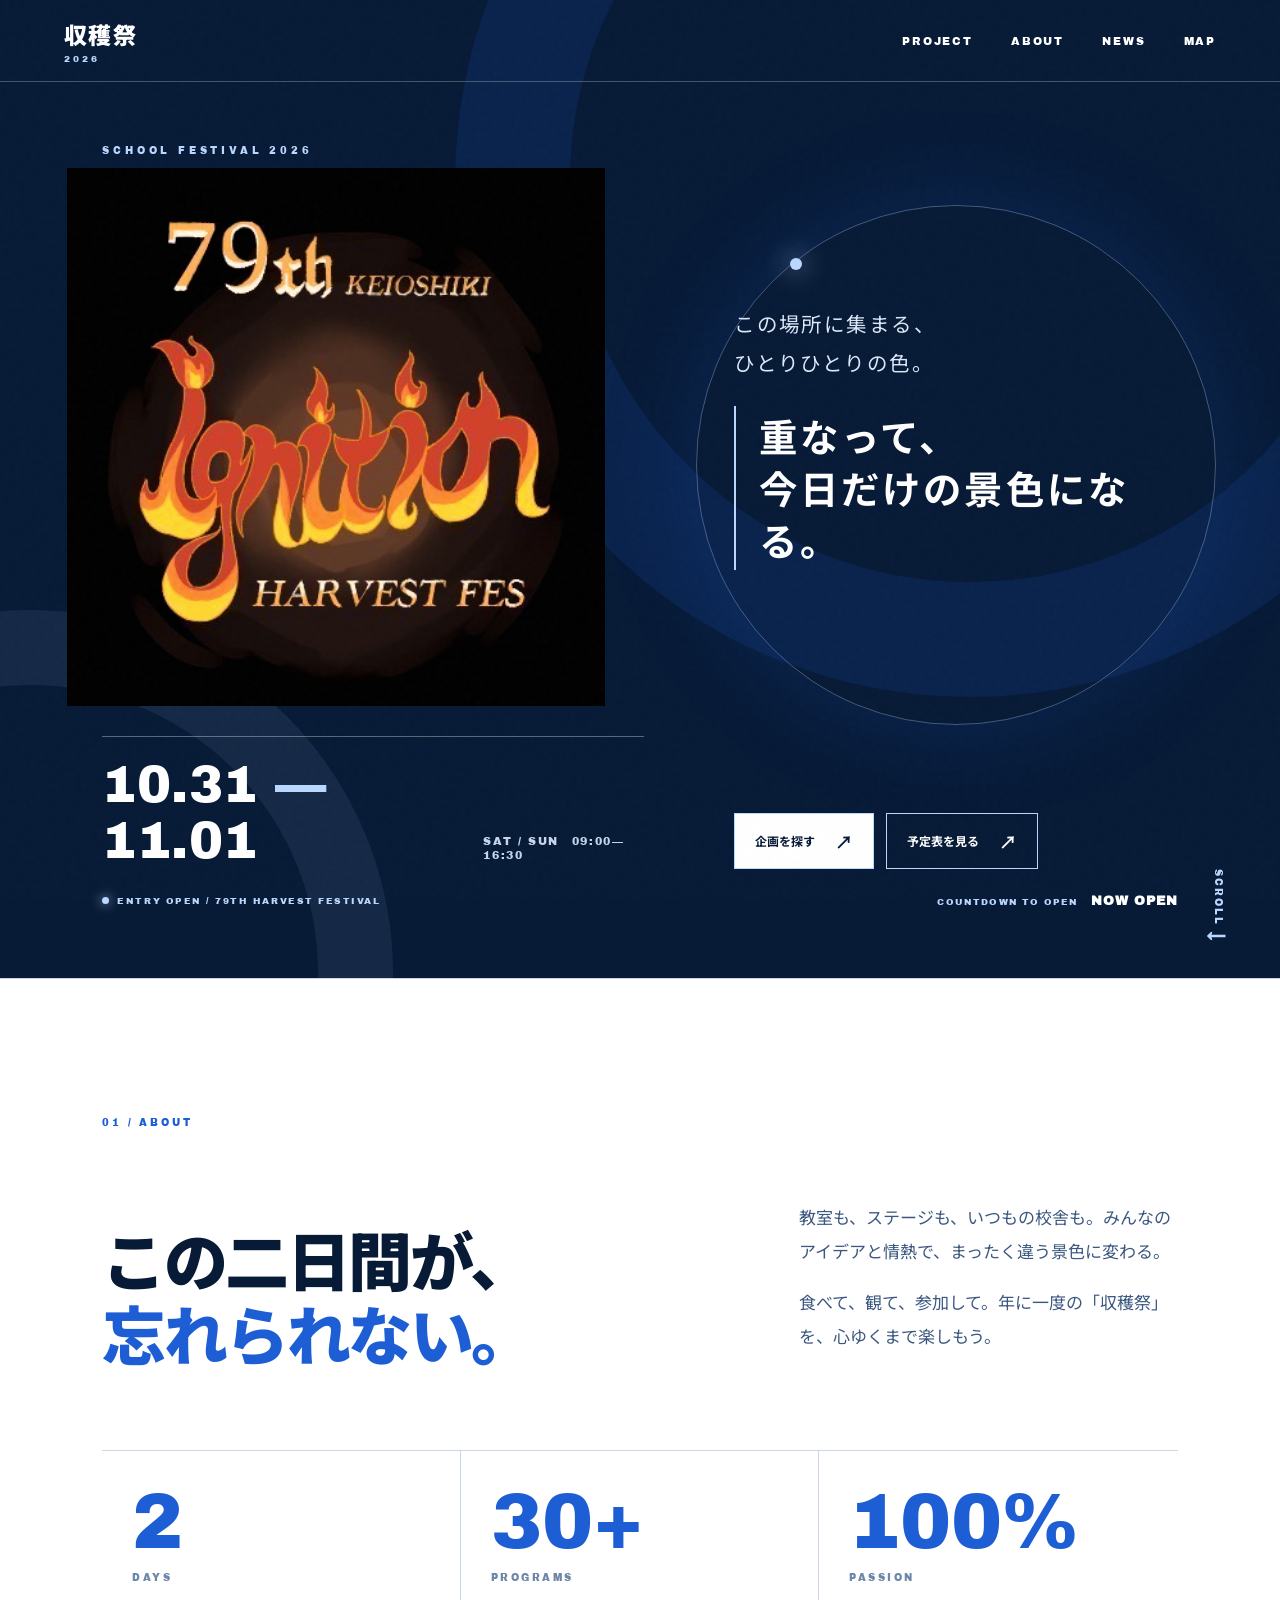
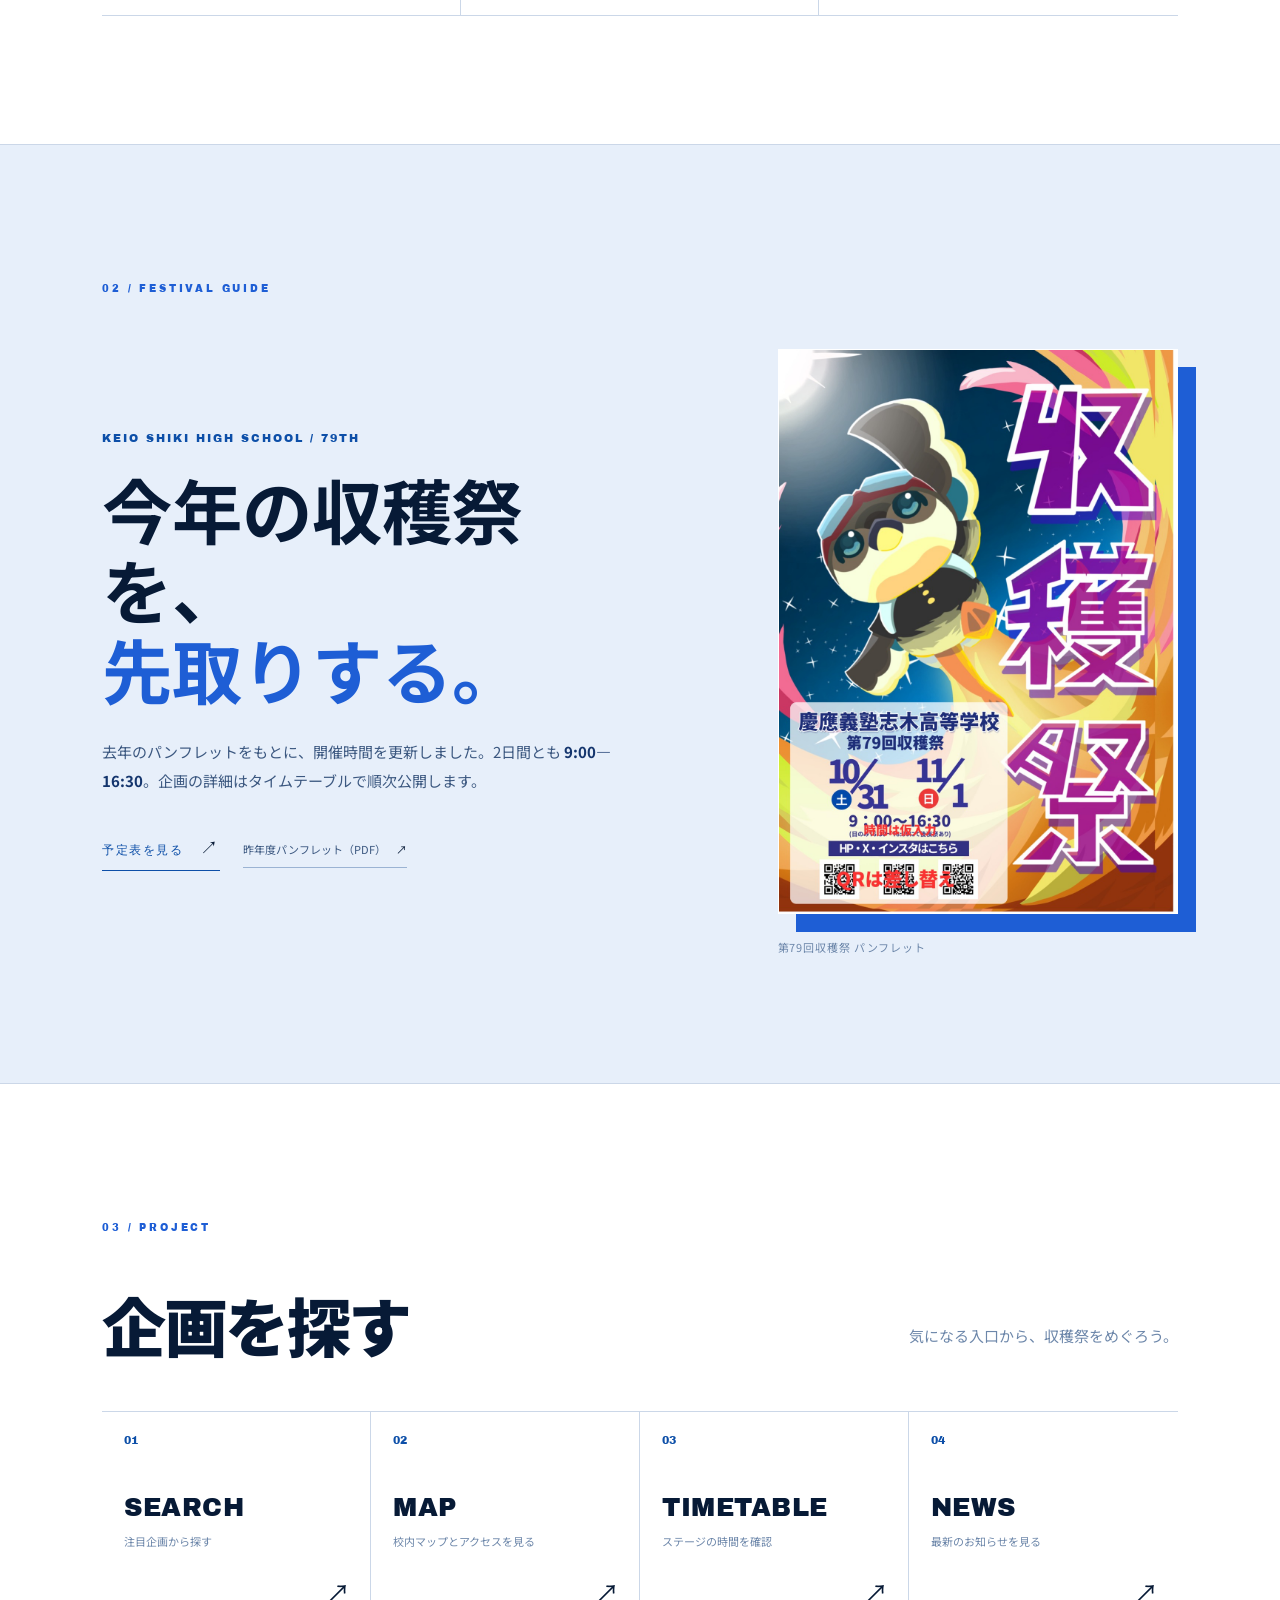
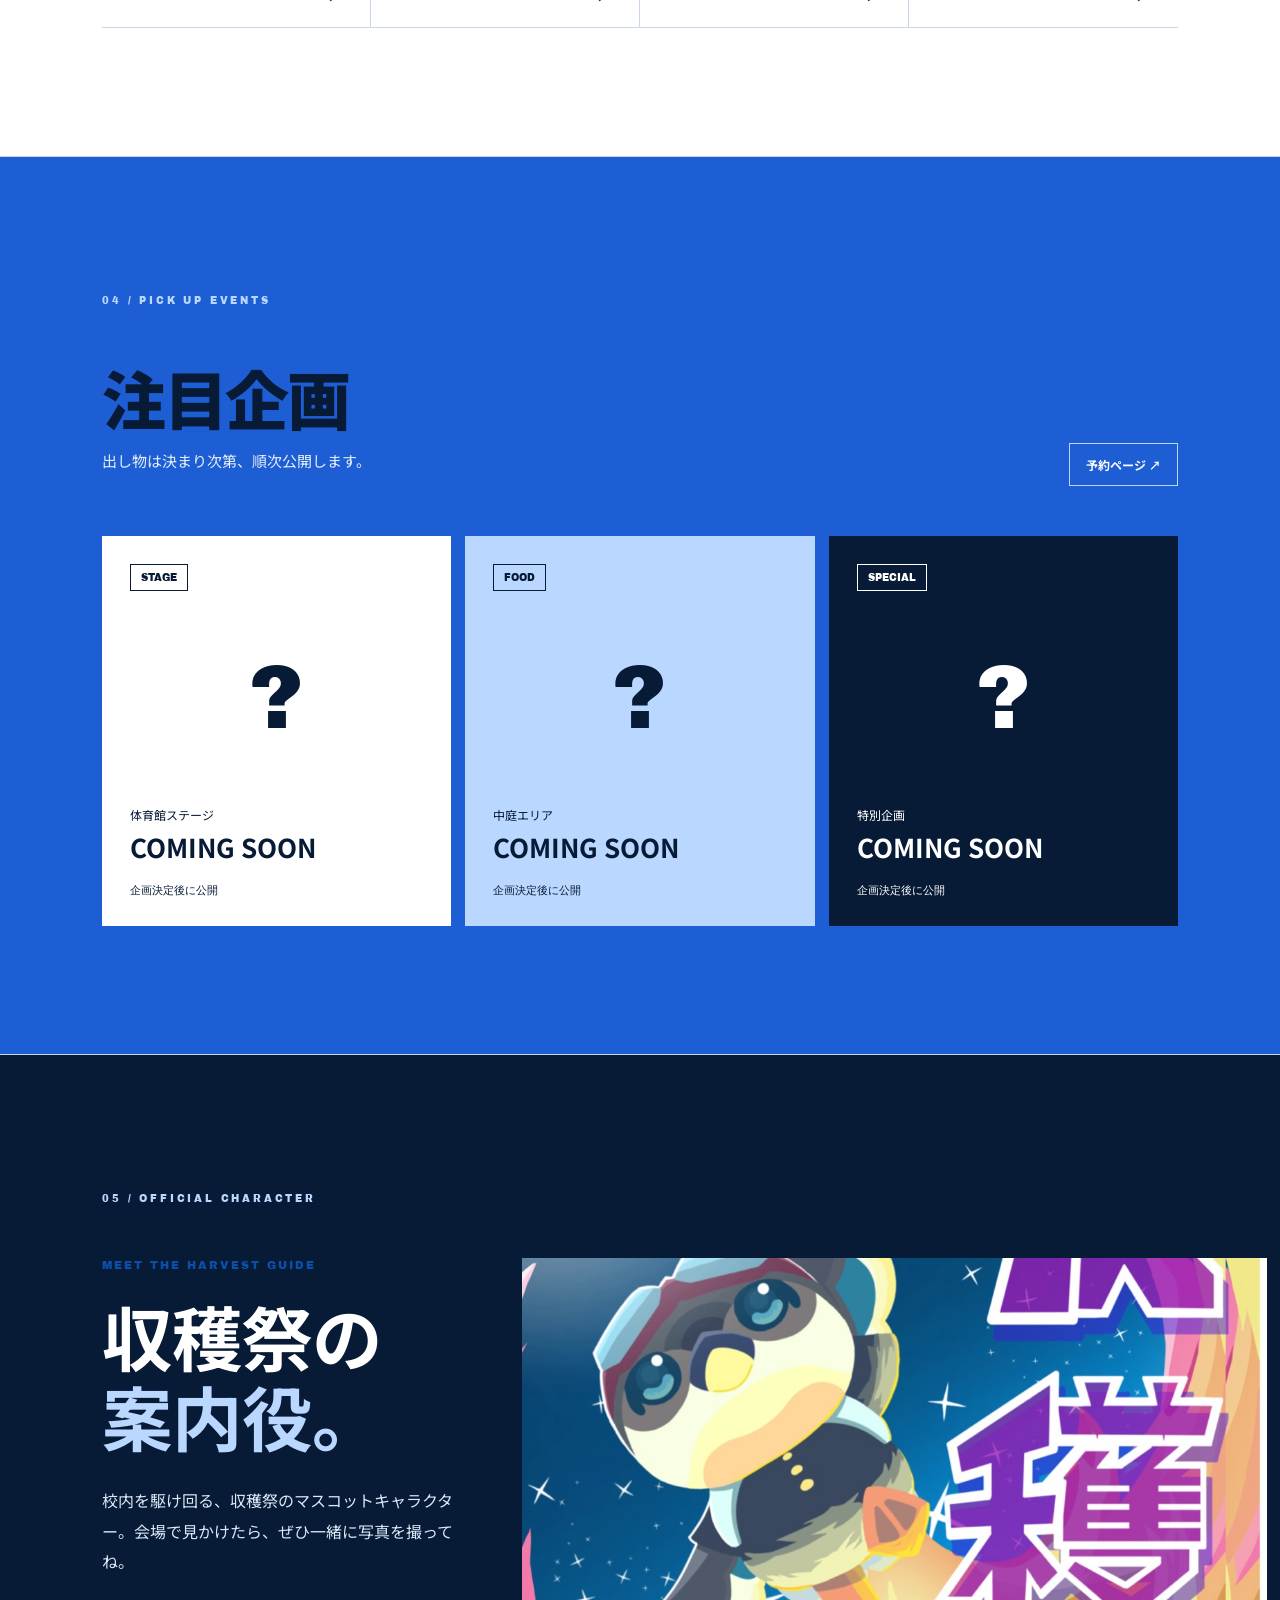
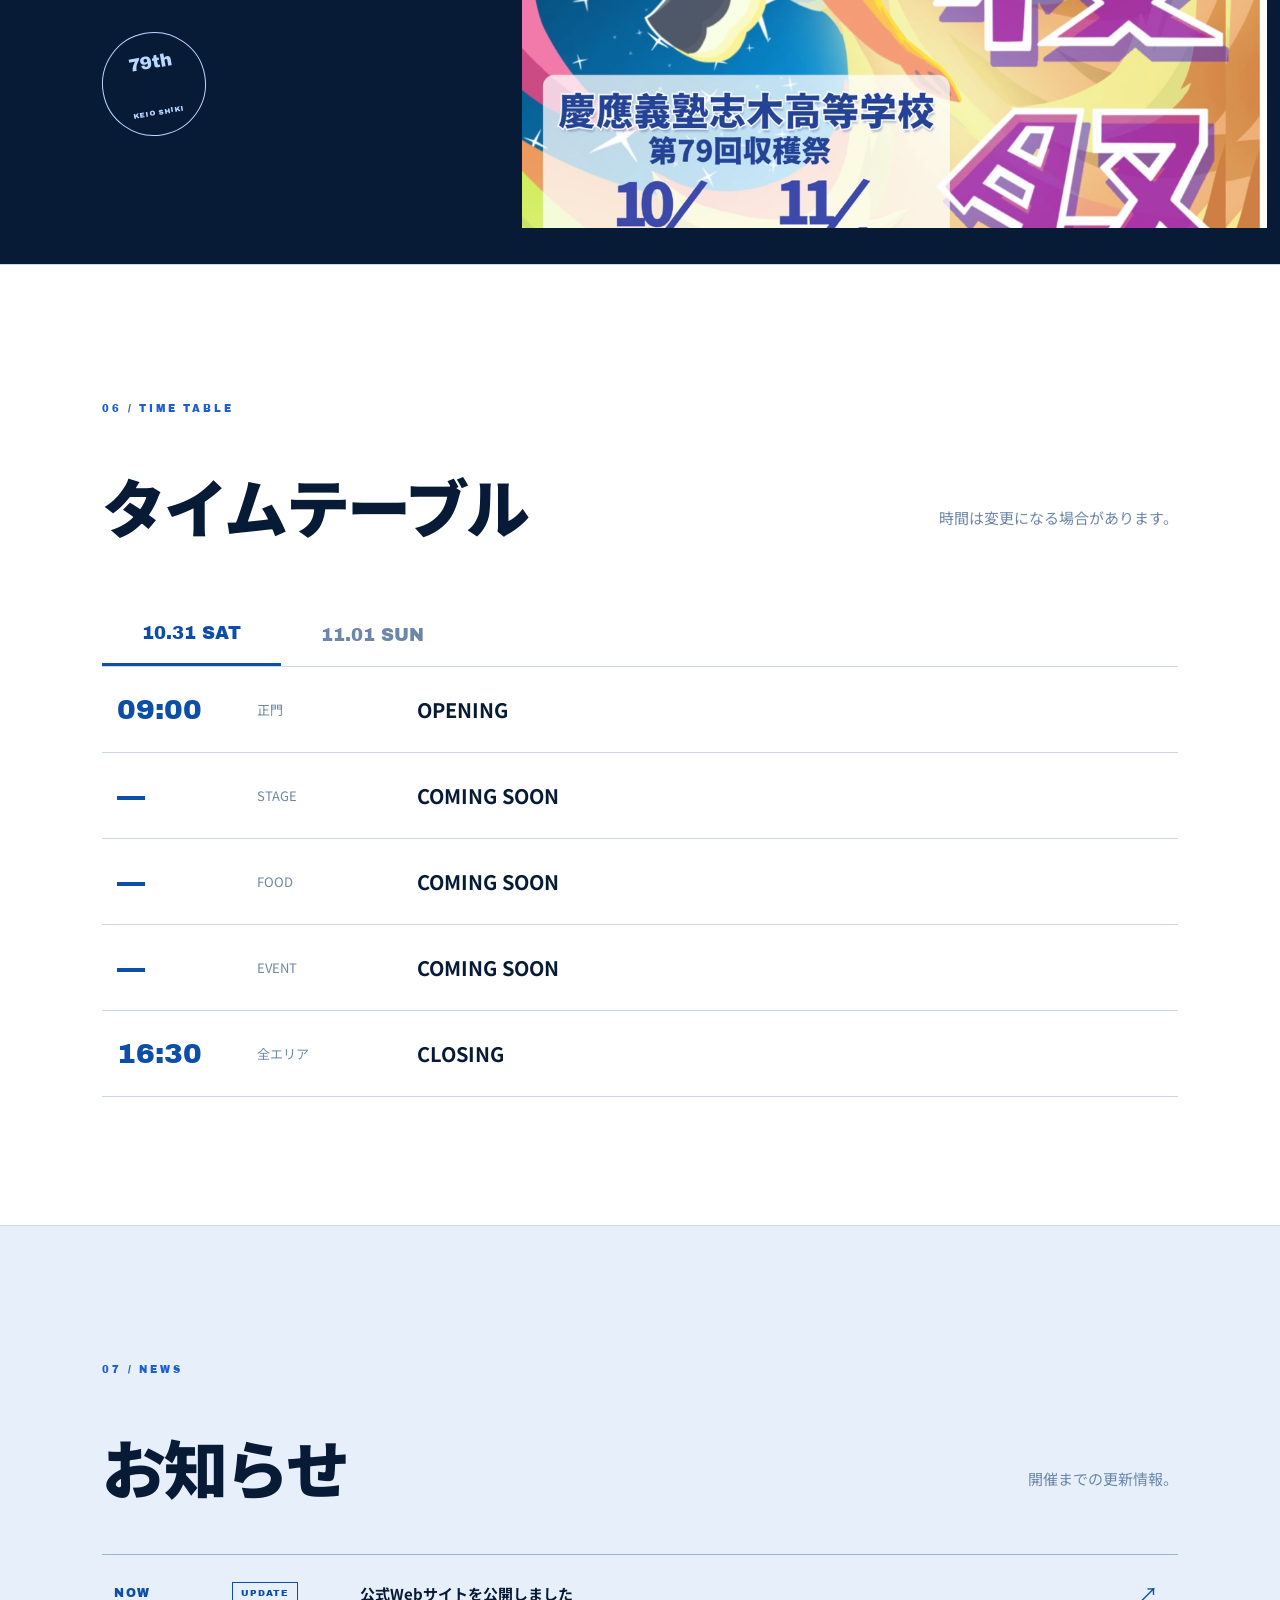
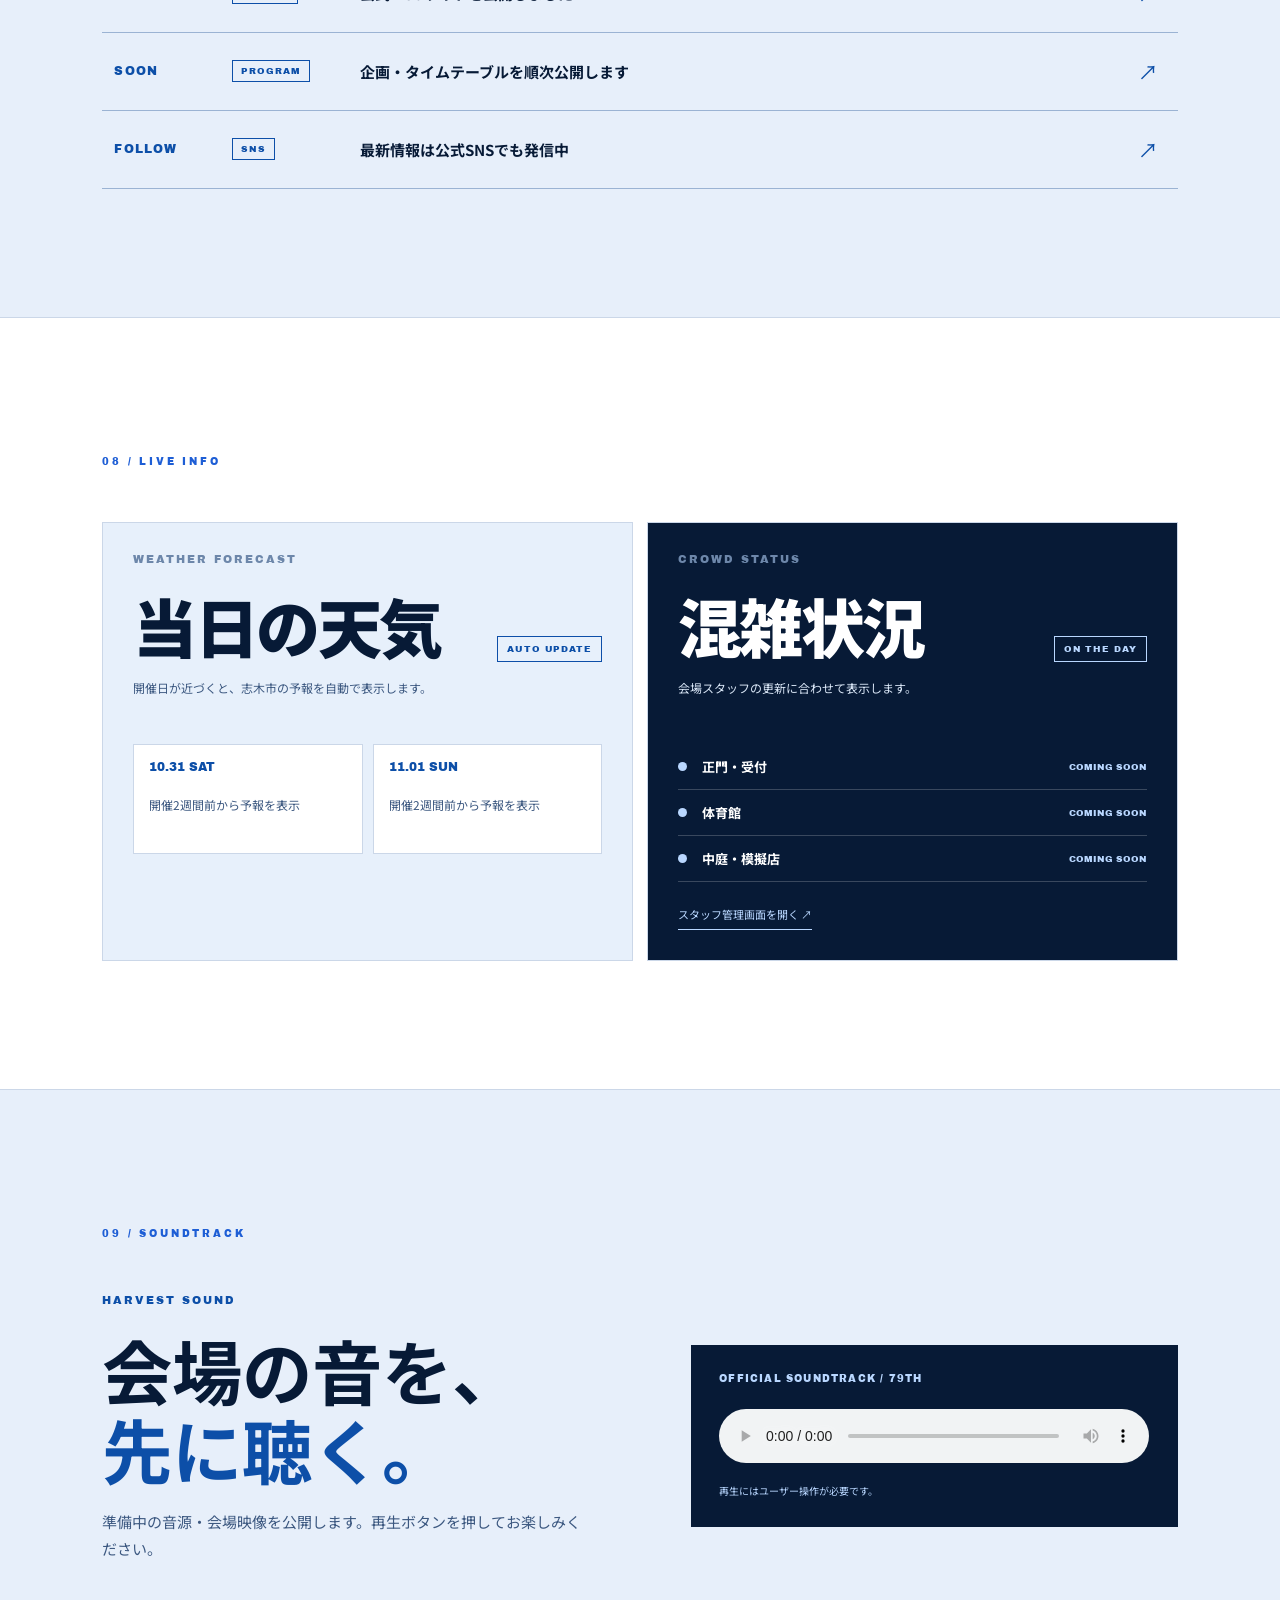
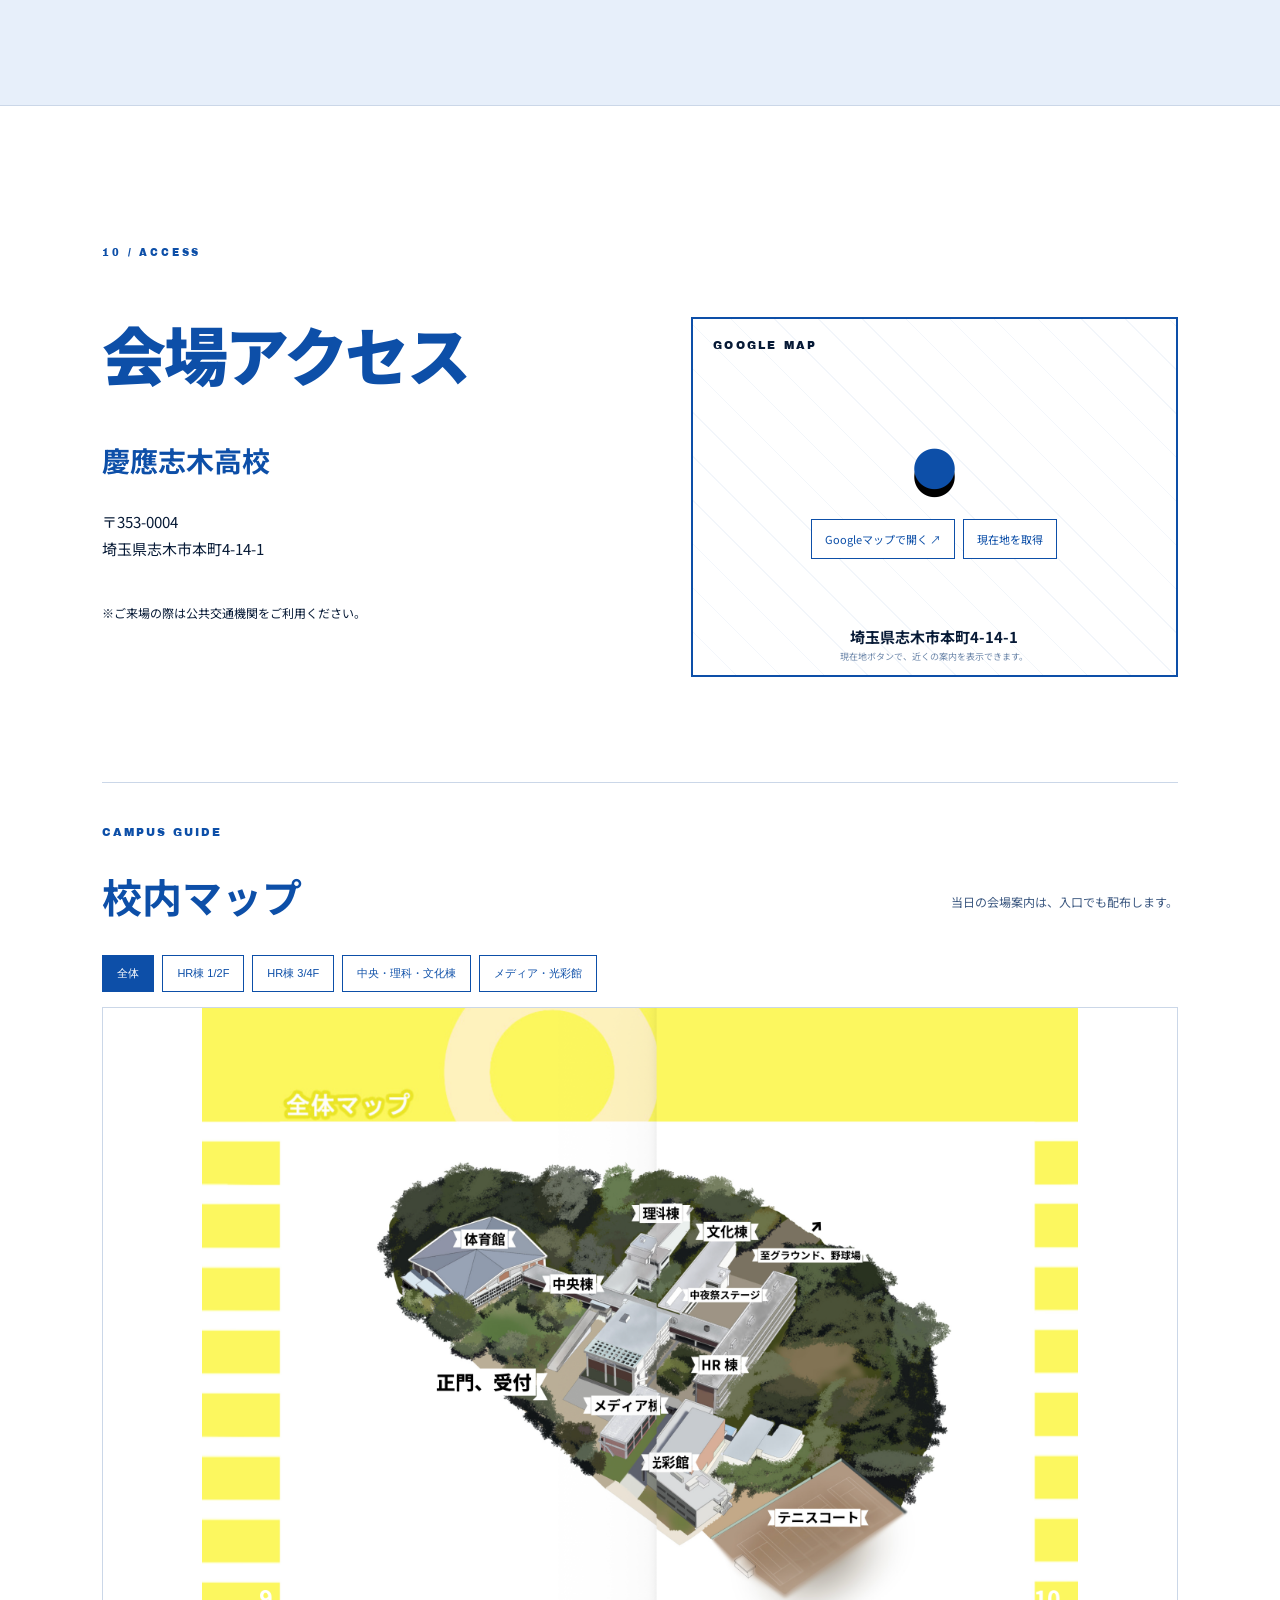
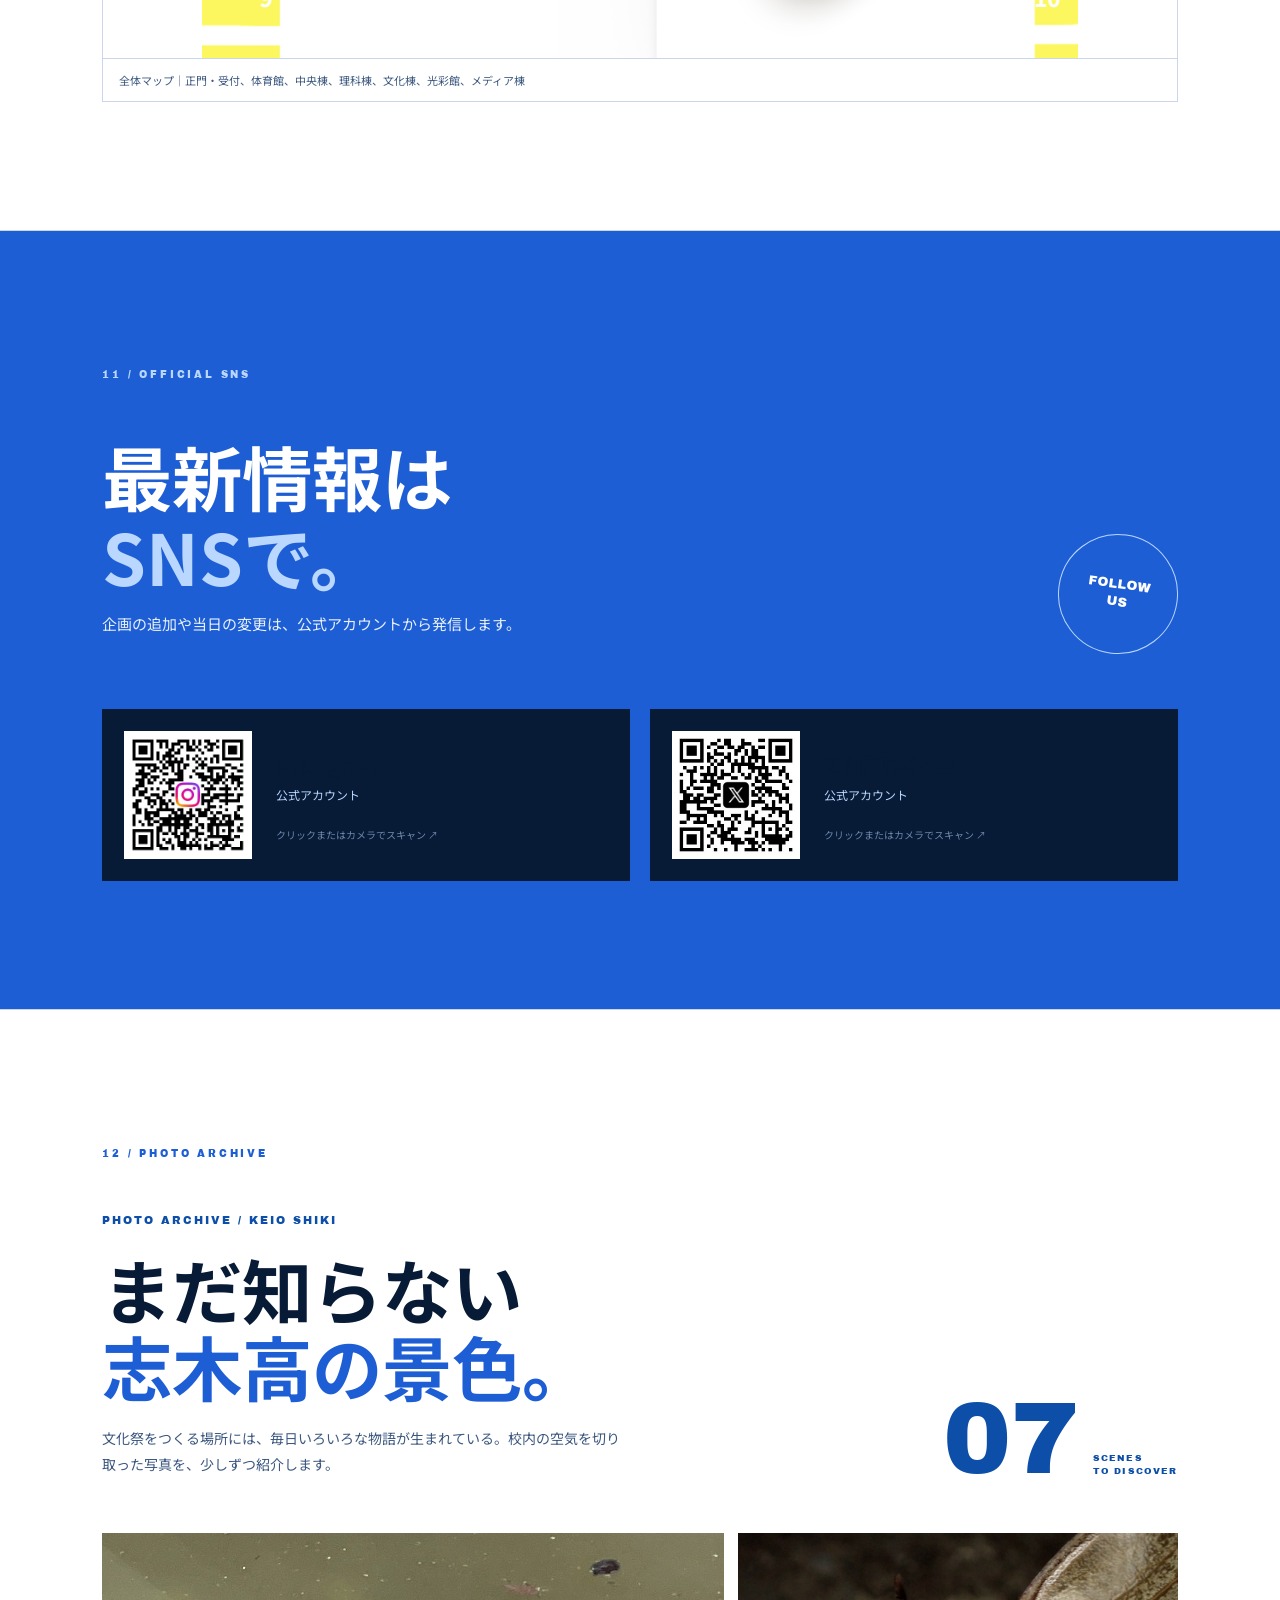
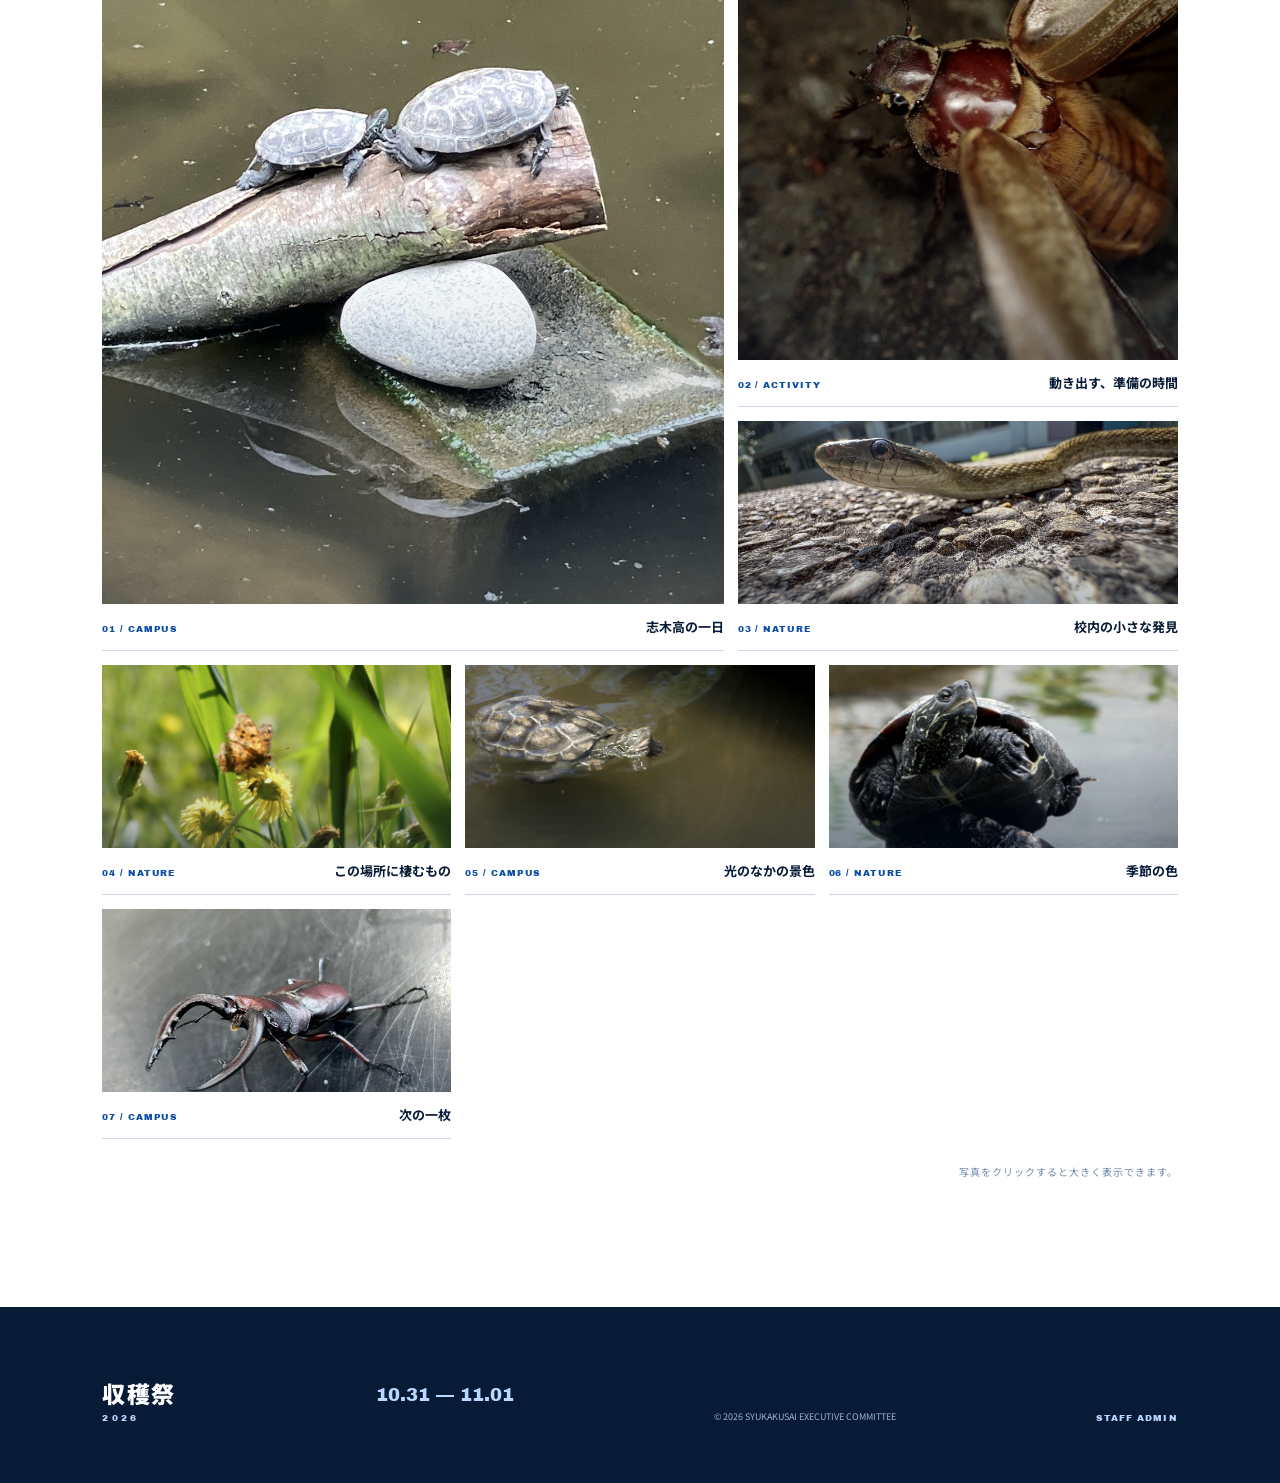
==== commit a5c739a4: "Rebuild festival site visual system and hero experience" ====
--- a/index.html
+++ b/index.html
@@ -12,6 +12,7 @@
   <link href="https://fonts.googleapis.com/css2?family=Archivo+Black&family=Noto+Sans+JP:wght@400;600;700;900&display=swap" rel="stylesheet">
   <link rel="stylesheet" href="style.css?v=20260824">
   <link rel="stylesheet" href="logo.css?v=20260824-gallery">
+  <link rel="stylesheet" href="redesign.css?v=20260824">
 </head>
 <body>
   <div class="noise" aria-hidden="true"></div>
@@ -36,6 +37,7 @@
       </div>
       <div class="hero-actions"><a class="hero-button hero-button--primary" href="#projects">企画を探す <span>↗</span></a><a class="hero-button" href="#schedule">予定表を見る <span>↗</span></a></div>
       <span class="hero-status"><i></i> ENTRY OPEN / 79TH HARVEST FESTIVAL</span>
+      <div class="hero-countdown"><span>COUNTDOWN TO OPEN</span><strong id="countdown">-- DAYS --:--:--</strong></div>
       <a class="scroll" href="#about">SCROLL <span>↓</span></a>
     </section>
 
--- a/redesign.css
+++ b/redesign.css
@@ -0,0 +1,103 @@
+:root {
+  --ink: #071a36;
+  --blue: #1e5ed5;
+  --blue-deep: #0b3a91;
+  --paper: #f7f9fd;
+  --mist: #e7effa;
+  --pale: #b9d7ff;
+  --line: #cbd7e8;
+}
+
+body { background: var(--paper); color: var(--ink); font-size: 15px; }
+.noise { opacity: .02; }
+.header { height: 82px; padding: 0 clamp(24px, 5vw, 84px); position: absolute; border-bottom: 1px solid #ffffff40; }
+.logo { font-size: 23px; letter-spacing: .06em; }
+.logo span { margin-top: 3px; color: var(--pale); }
+.nav { gap: clamp(18px, 3vw, 42px); }
+.nav a { font-size: 11px; letter-spacing: .16em; }
+.menu-button span { background: #fff; }
+
+.hero { min-height: 100svh; padding: 145px clamp(24px, 8vw, 140px) 70px; display: grid; grid-template-columns: minmax(0, 1.1fr) minmax(310px, .9fr); grid-template-rows: auto 1fr auto auto; column-gap: clamp(28px, 7vw, 110px); align-items: center; background: var(--ink); overflow: hidden; isolation: isolate; }
+.hero::before { content: ""; position: absolute; z-index: -1; width: min(65vw, 1000px); height: min(65vw, 1000px); right: -16vw; top: -26vw; border: 115px solid #1e5ed522; border-radius: 50%; pointer-events: none; }
+.hero::after { content: ""; position: absolute; z-index: -1; width: 45vw; height: 45vw; left: -26vw; bottom: -28vw; border: 75px solid #b9d7ff14; border-radius: 50%; pointer-events: none; }
+.hero-orbit { width: min(44vw, 610px); height: min(44vw, 610px); right: 5%; top: 21%; border: 1px solid #b9d7ff55; box-shadow: 0 0 100px #1e5ed533; z-index: -1; }
+.hero-orbit::after { background: var(--pale); box-shadow: 0 0 26px var(--pale); }
+.hero-kicker { grid-column: 1 / -1; grid-row: 1; margin: 0 0 12px; color: var(--pale); font-size: 10px; letter-spacing: .38em; }
+.hero-brand { grid-column: 1; grid-row: 2; width: min(42vw, 580px); margin: 0 0 0 -35px; align-self: center; }
+.hero-brand img { mix-blend-mode: screen; filter: contrast(1.08) saturate(.95); }
+.hero-copy { grid-column: 2; grid-row: 2; position: static; max-width: 420px; margin: 0; transform: none; align-self: center; font-size: clamp(16px, 1.6vw, 22px); line-height: 1.9; letter-spacing: .12em; }
+.hero-copy p { margin: 0 0 25px; color: #dbe8f8; }
+.hero-copy strong { display: block; padding: 4px 0 4px 23px; border-left: 2px solid var(--pale); color: #fff; font-size: clamp(24px, 3vw, 43px); line-height: 1.35; letter-spacing: .08em; }
+.date-card { grid-column: 1; grid-row: 3; width: 100%; max-width: 690px; margin: 30px 0 0; padding: 20px 0 0; border-top-color: #ffffff55; }
+.date-card strong { font-size: clamp(29px, 4vw, 56px); letter-spacing: .01em; }
+.date-card i { color: var(--pale); }
+.date-card span { color: #c5d6ec; }
+.hero-actions { grid-column: 2; grid-row: 3; align-self: end; margin: 30px 0 0; }
+.hero-button { padding: 14px 20px; border-color: #b9d7ff; color: #fff; }
+.hero-button--primary, .hero-button:hover { background: #fff; color: var(--ink); }
+.hero-status { grid-column: 1 / -1; grid-row: 4; margin: 25px 0 0; color: #b9d7ff; }
+.hero-status i { background: var(--pale); box-shadow: 0 0 12px var(--pale); }
+.hero-countdown { grid-column: 2; grid-row: 4; justify-self: end; display: flex; gap: 13px; align-items: baseline; color: #b9d7ff; margin-top: 25px; font: 9px "Archivo Black"; letter-spacing: .13em; }
+.hero-countdown strong { color: #fff; font-size: 13px; letter-spacing: .07em; }
+.scroll { right: clamp(24px, 4vw, 65px); bottom: 35px; color: #b9d7ff; }
+
+.section { padding: clamp(78px, 10vw, 150px) clamp(24px, 8vw, 140px); border-top: 1px solid var(--line); }
+.section-number { margin-bottom: 55px; color: var(--blue); font-size: 10px; letter-spacing: .28em; }
+.section-heading h2, .about h2, .access h2 { font-size: clamp(38px, 5vw, 76px); letter-spacing: -.04em; }
+.about { background: #fff; }
+.about h2 em, .guide-copy h2 em { color: var(--blue); }
+.about-grid > div { color: #3c5880; }
+.stats { margin-top: 80px; }
+.stats strong { color: var(--blue); }
+.festival-guide { background: var(--mist); }
+.guide-copy > p:not(.eyebrow) { color: #3c5880; }
+.brochure img { box-shadow: 18px 18px 0 var(--blue); }
+.projects { background: #fff; }
+.project-links { border-color: var(--line); }
+.project-link { border-color: var(--line); }
+.project-link:hover { background: var(--blue); }
+.events { background: var(--blue); }
+.events .section-number { color: var(--pale); }
+.event-grid { gap: 14px; }
+.event-card { min-height: 390px; border-radius: 0; }
+.event-card--orange { background: #fff; }
+.event-card--green { background: var(--pale); }
+.event-card--purple { background: var(--ink); }
+.event-icon { font-family: "Archivo Black"; font-size: 90px; }
+.reserve-link { border-color: var(--pale); }
+.character { background: var(--ink); }
+.character-art img { mix-blend-mode: screen; }
+.schedule, .live-info, .gallery { background: #fff; }
+.schedule .section-heading p, .section-heading p { color: #6d87aa; }
+.news { background: var(--mist); }
+.news-list a:hover { background: #fff; }
+.live-grid { gap: 14px; }
+.weather-panel, .crowd-panel { border-radius: 0; }
+.music { background: var(--mist); }
+.access { background: #fff; }
+.map-layout { background: var(--mist); }
+.sns { background: var(--blue); }
+.gallery-intro h2 em { color: var(--blue); }
+.gallery-grid { gap: 14px; }
+.gallery-card button { border-radius: 0; }
+.gallery-card figcaption { border-bottom: 1px solid var(--line); }
+footer { padding: 60px clamp(24px, 8vw, 140px); background: var(--ink); }
+
+@media (max-width: 700px) {
+  .header { height: 70px; }
+  .hero { min-height: 850px; padding: 110px 6vw 64px; display: flex; flex-direction: column; align-items: flex-start; justify-content: flex-start; }
+  .hero-kicker { margin-top: 12px; }
+  .hero-brand { width: min(98vw, 460px); margin: 35px 0 0 -8vw; }
+  .hero-copy { align-self: flex-end; margin: -5px 0 0; max-width: 295px; font-size: 14px; line-height: 1.8; }
+  .hero-copy strong { font-size: 23px; }
+  .date-card { margin-top: 42px; }
+  .hero-actions { margin-top: 24px; }
+  .hero-status { margin-top: 20px; }
+  .hero-countdown { align-self: flex-end; margin-top: 25px; }
+  .hero-orbit { width: 84vw; height: 84vw; right: -32%; top: 25%; }
+  .section { padding: 78px 6vw; }
+  .brochure img { box-shadow: 10px 10px 0 var(--blue); }
+  .section-heading:has(.reserve-link) { align-items: end; }
+  .map-actions { flex-direction: column; }
+  .map-actions a, .map-actions button { width: 100%; }
+}
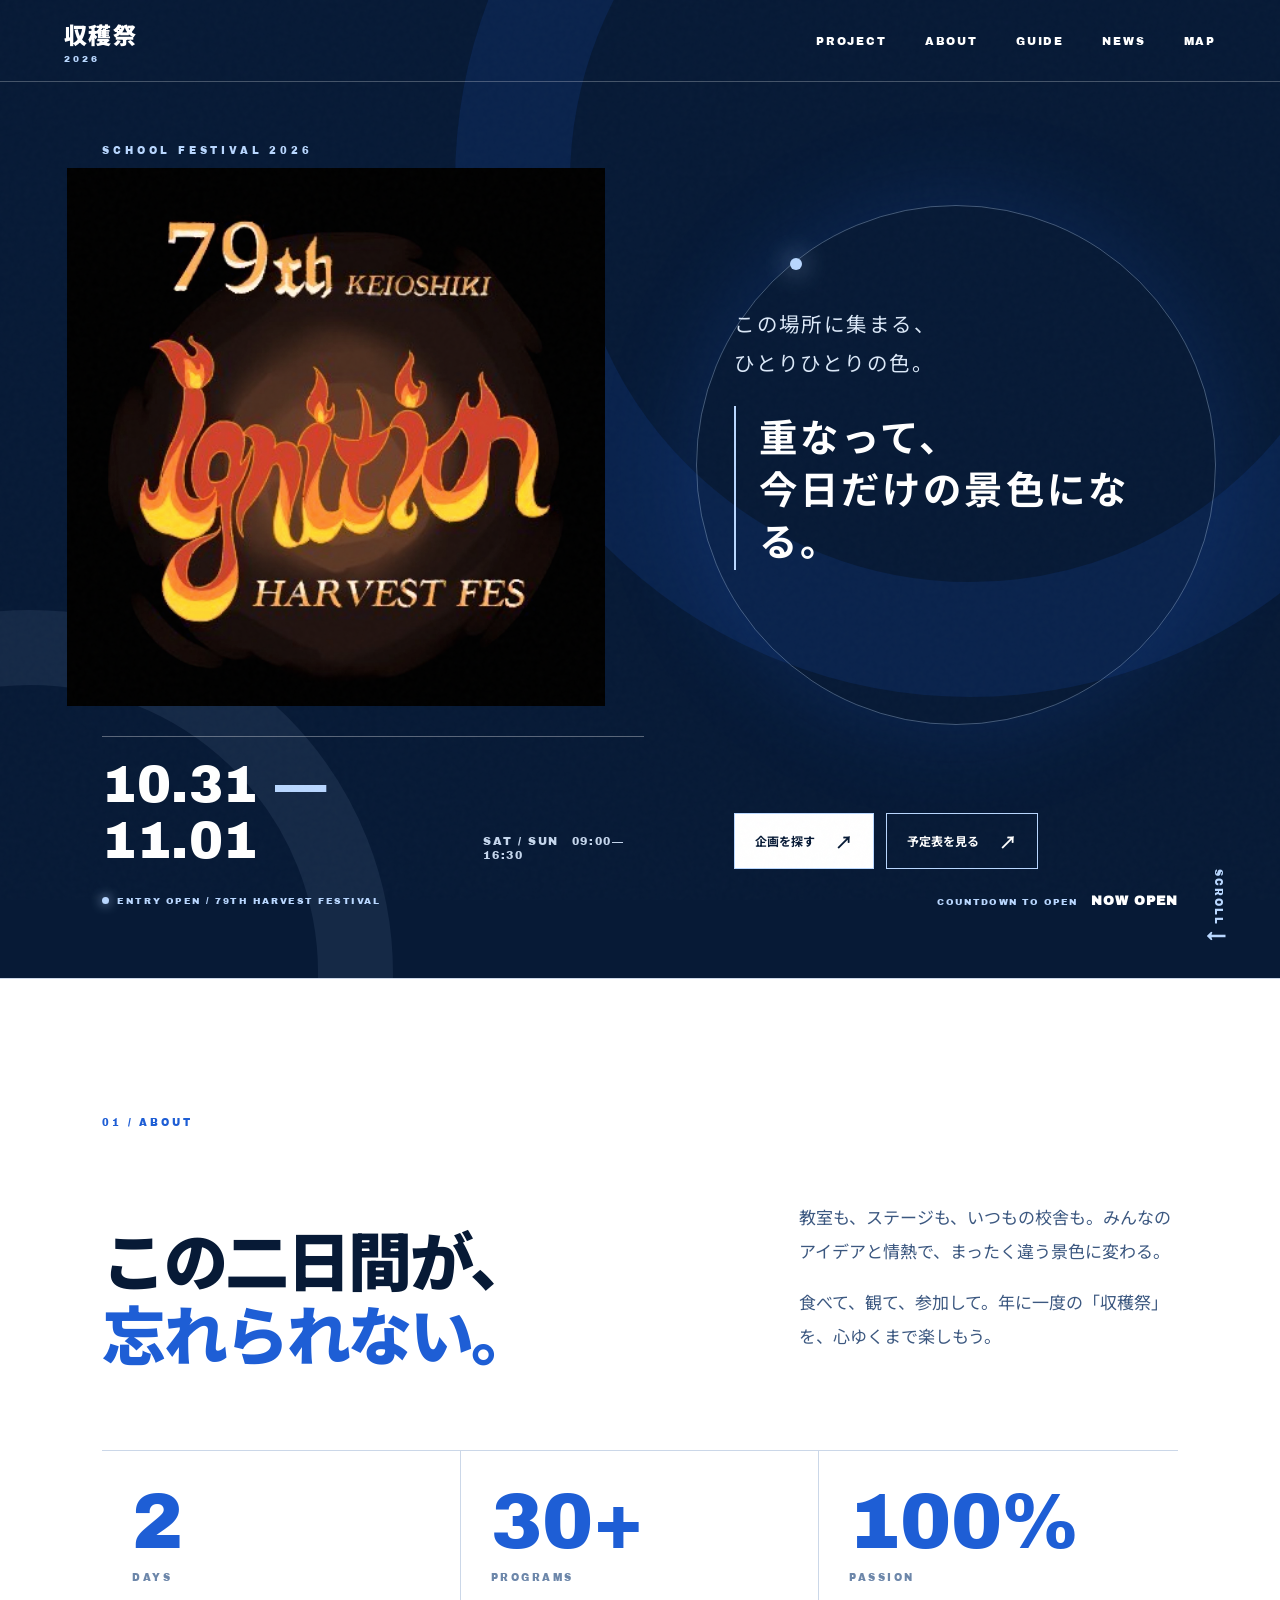
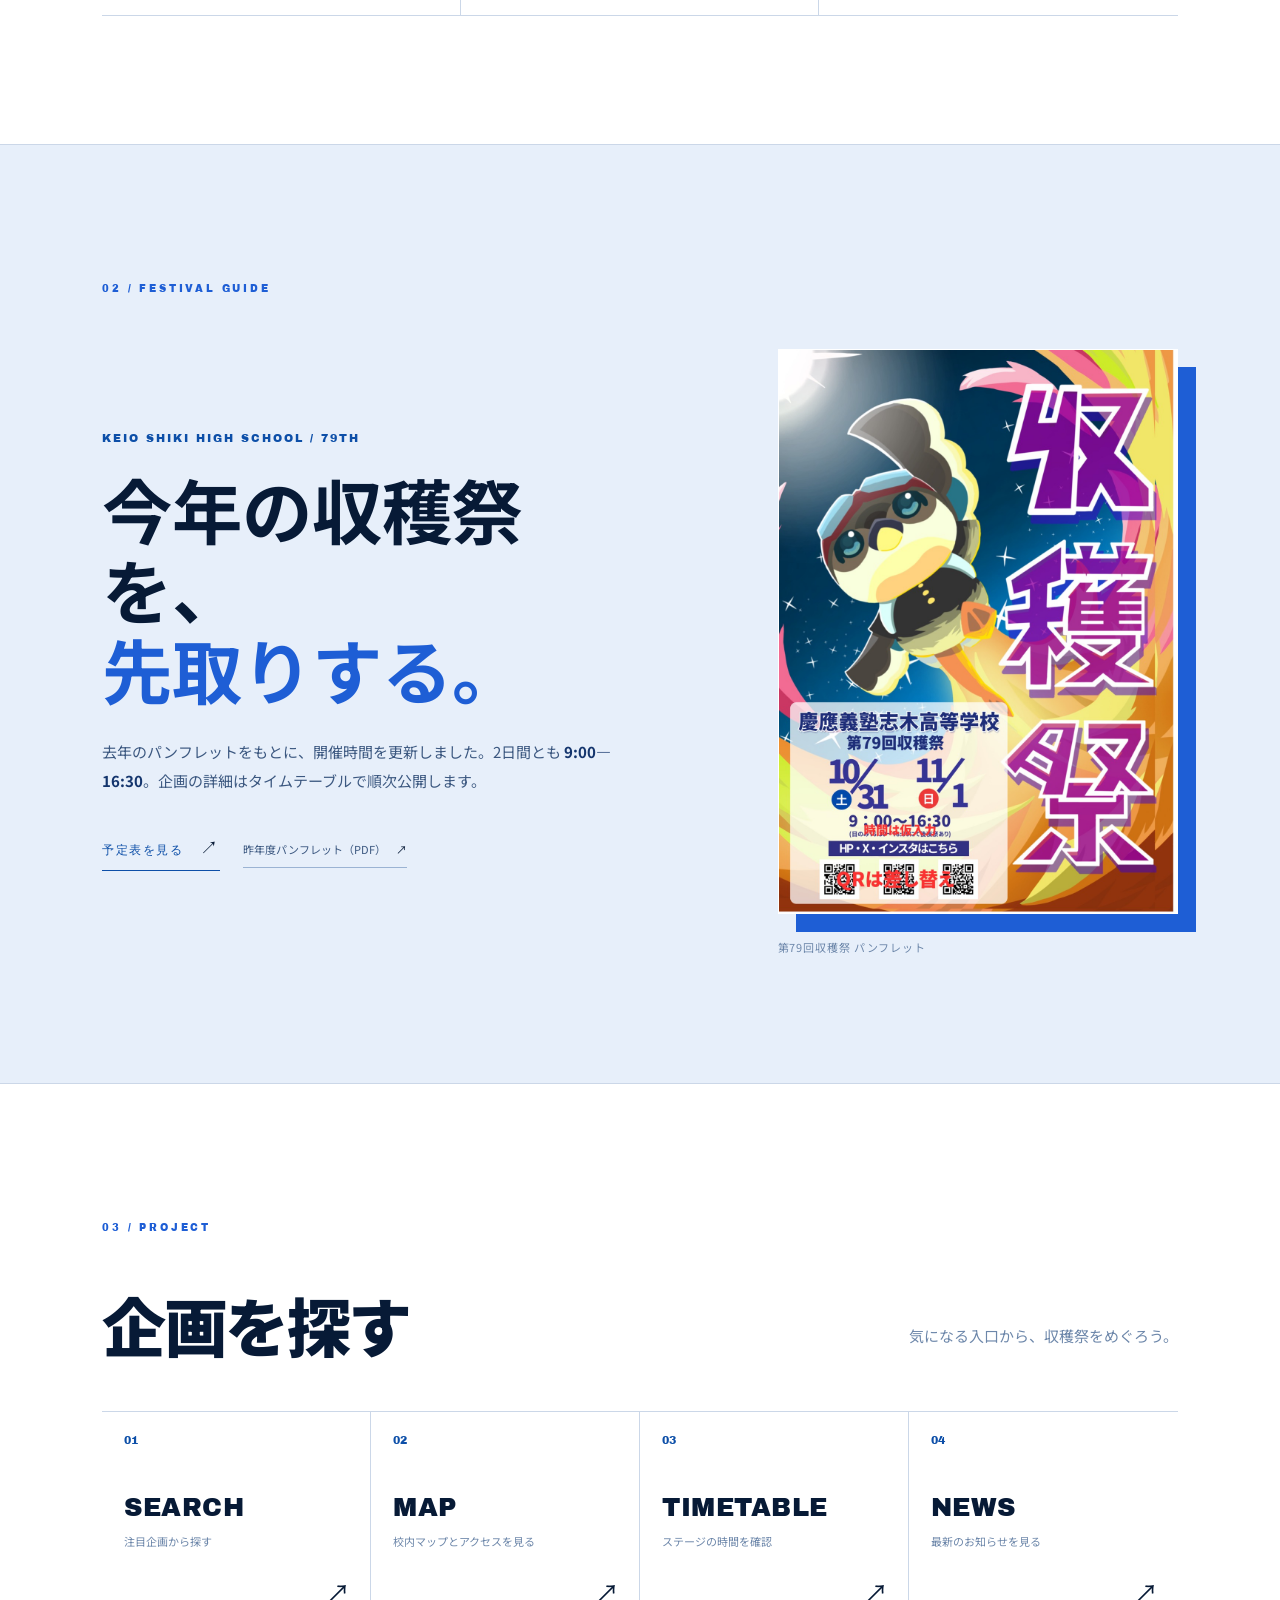
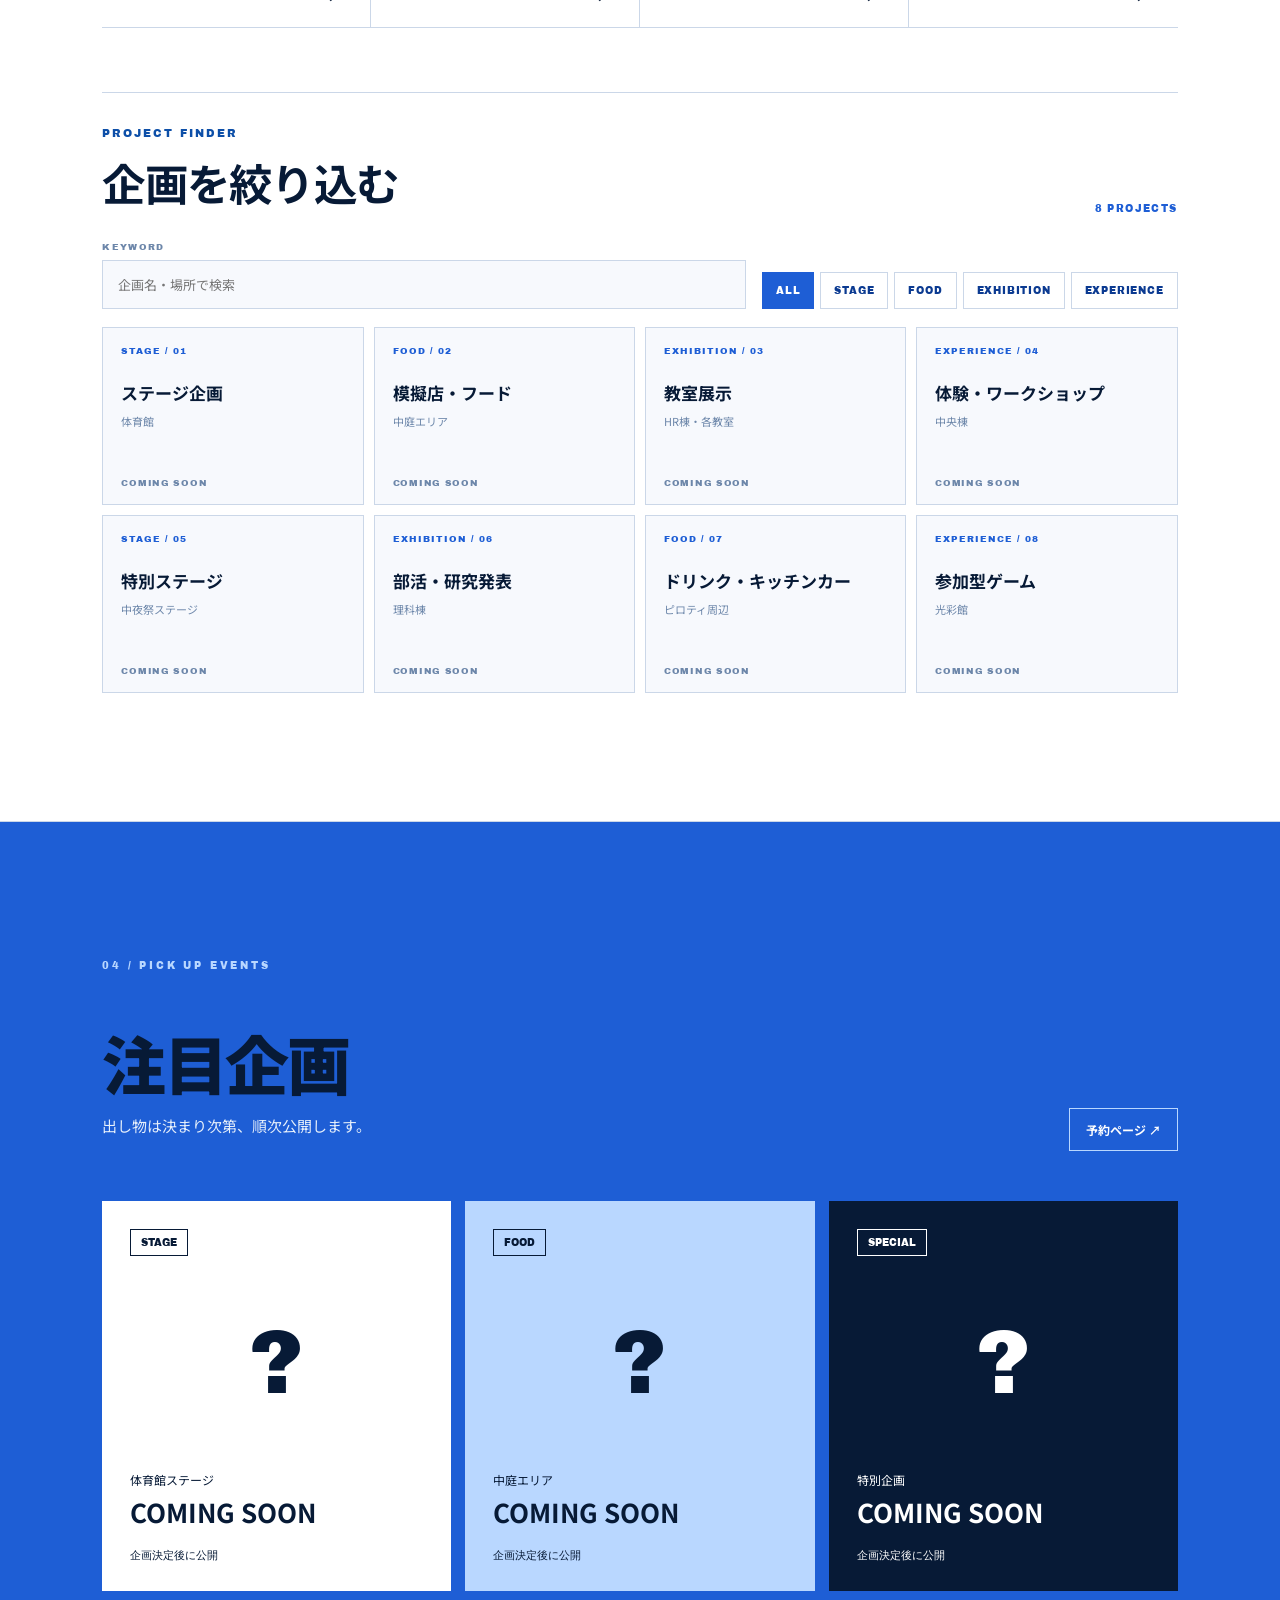
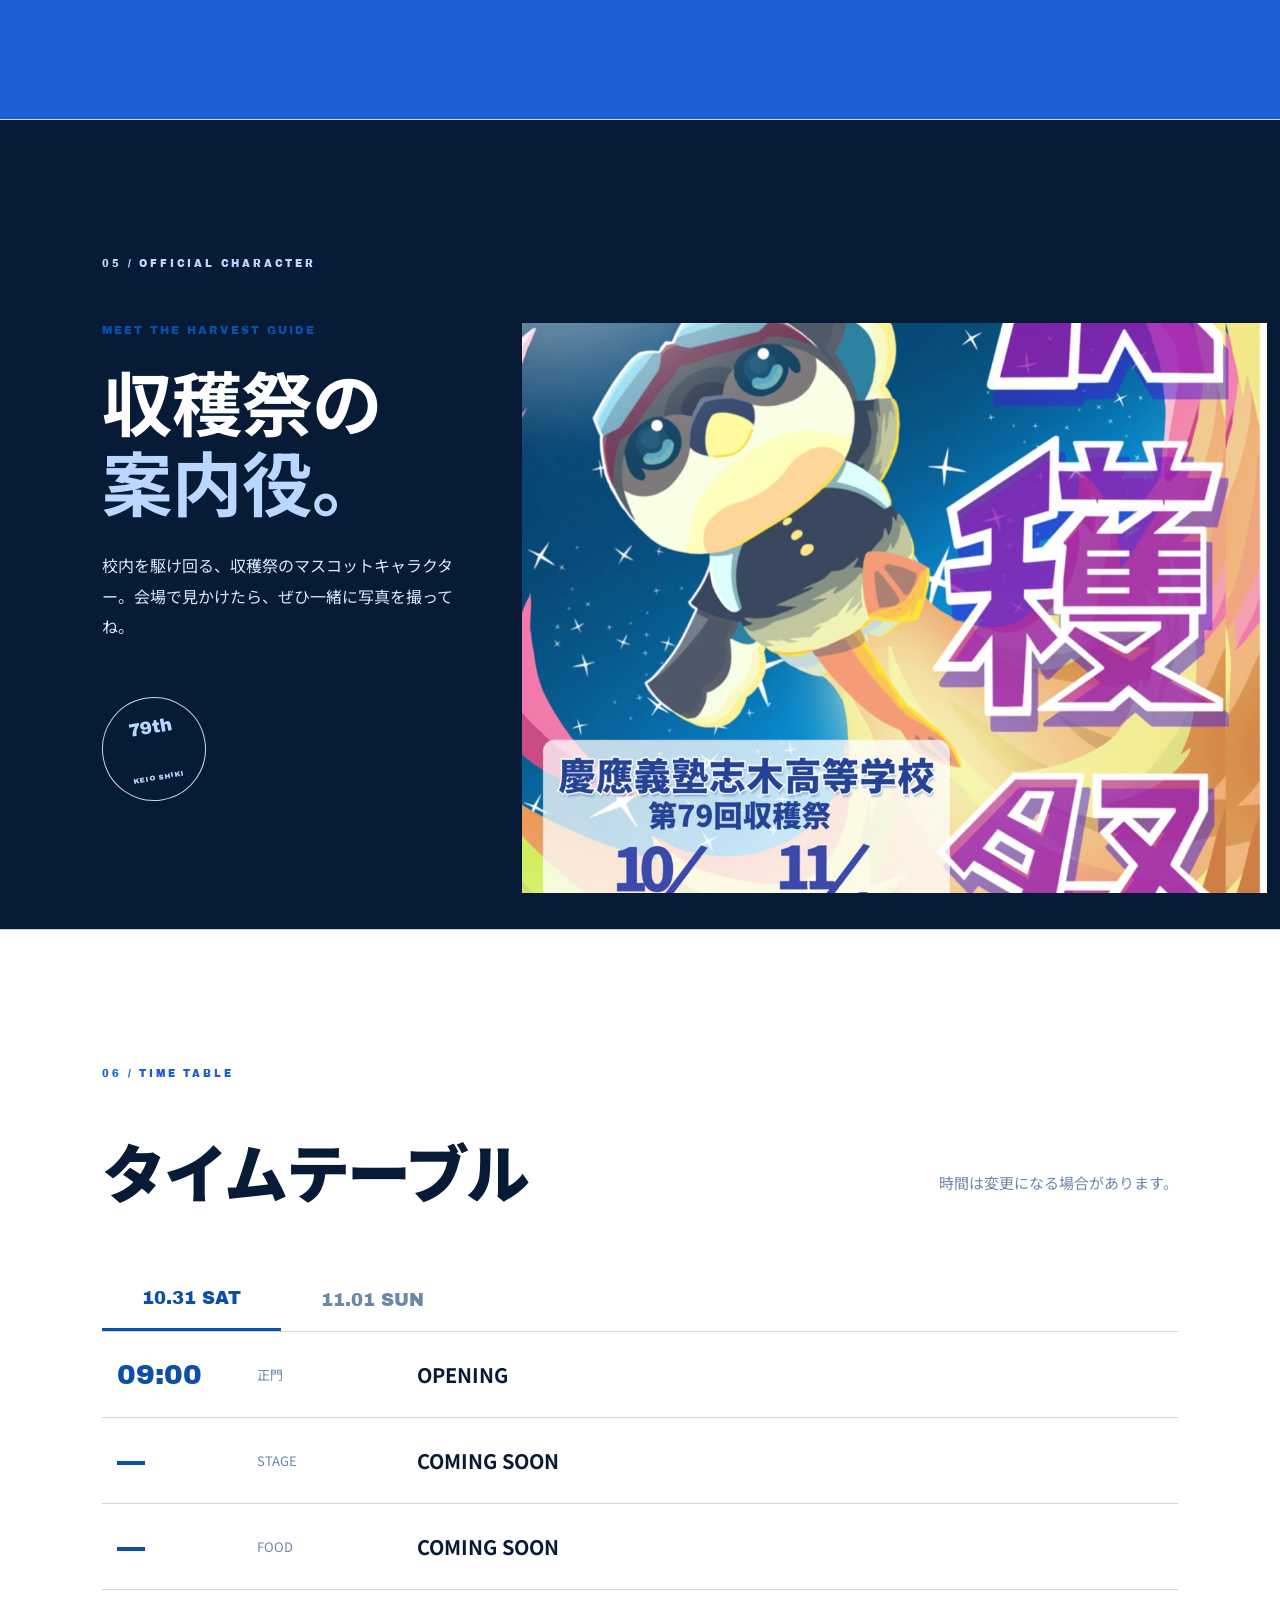
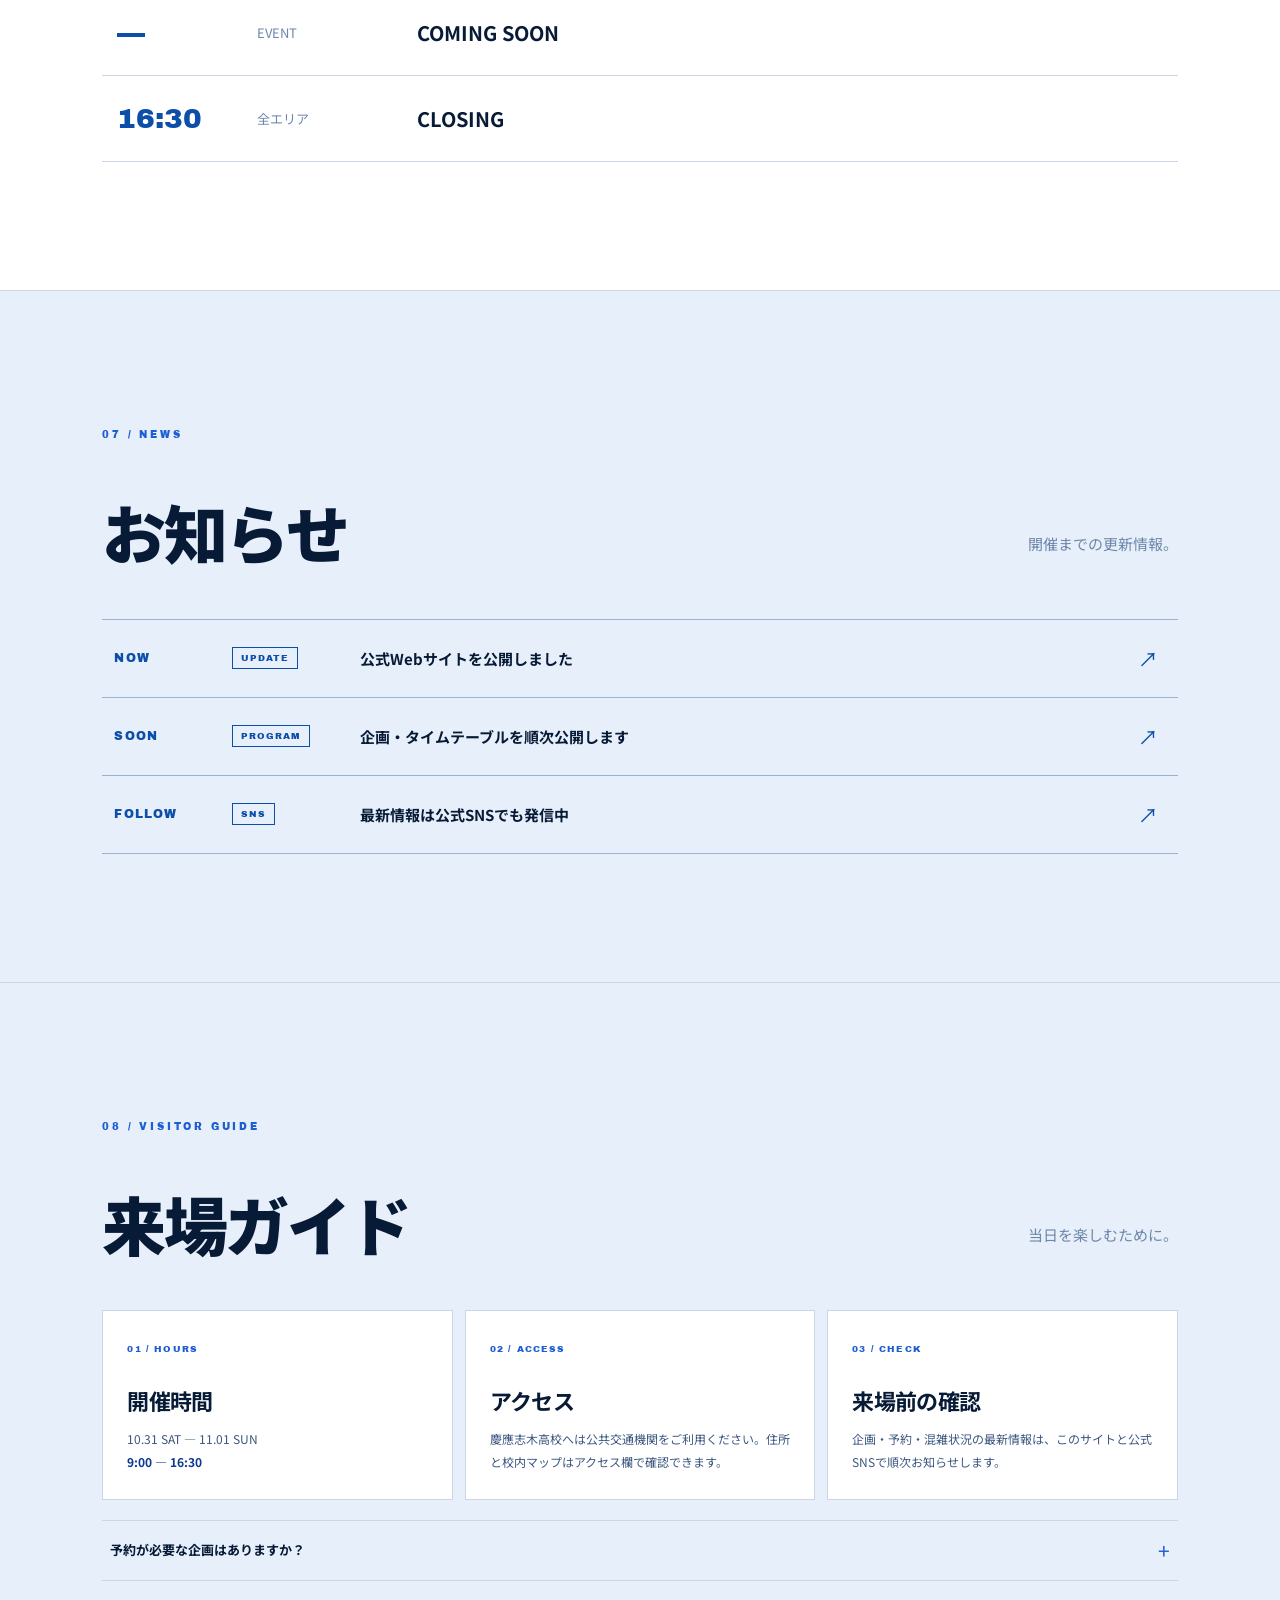
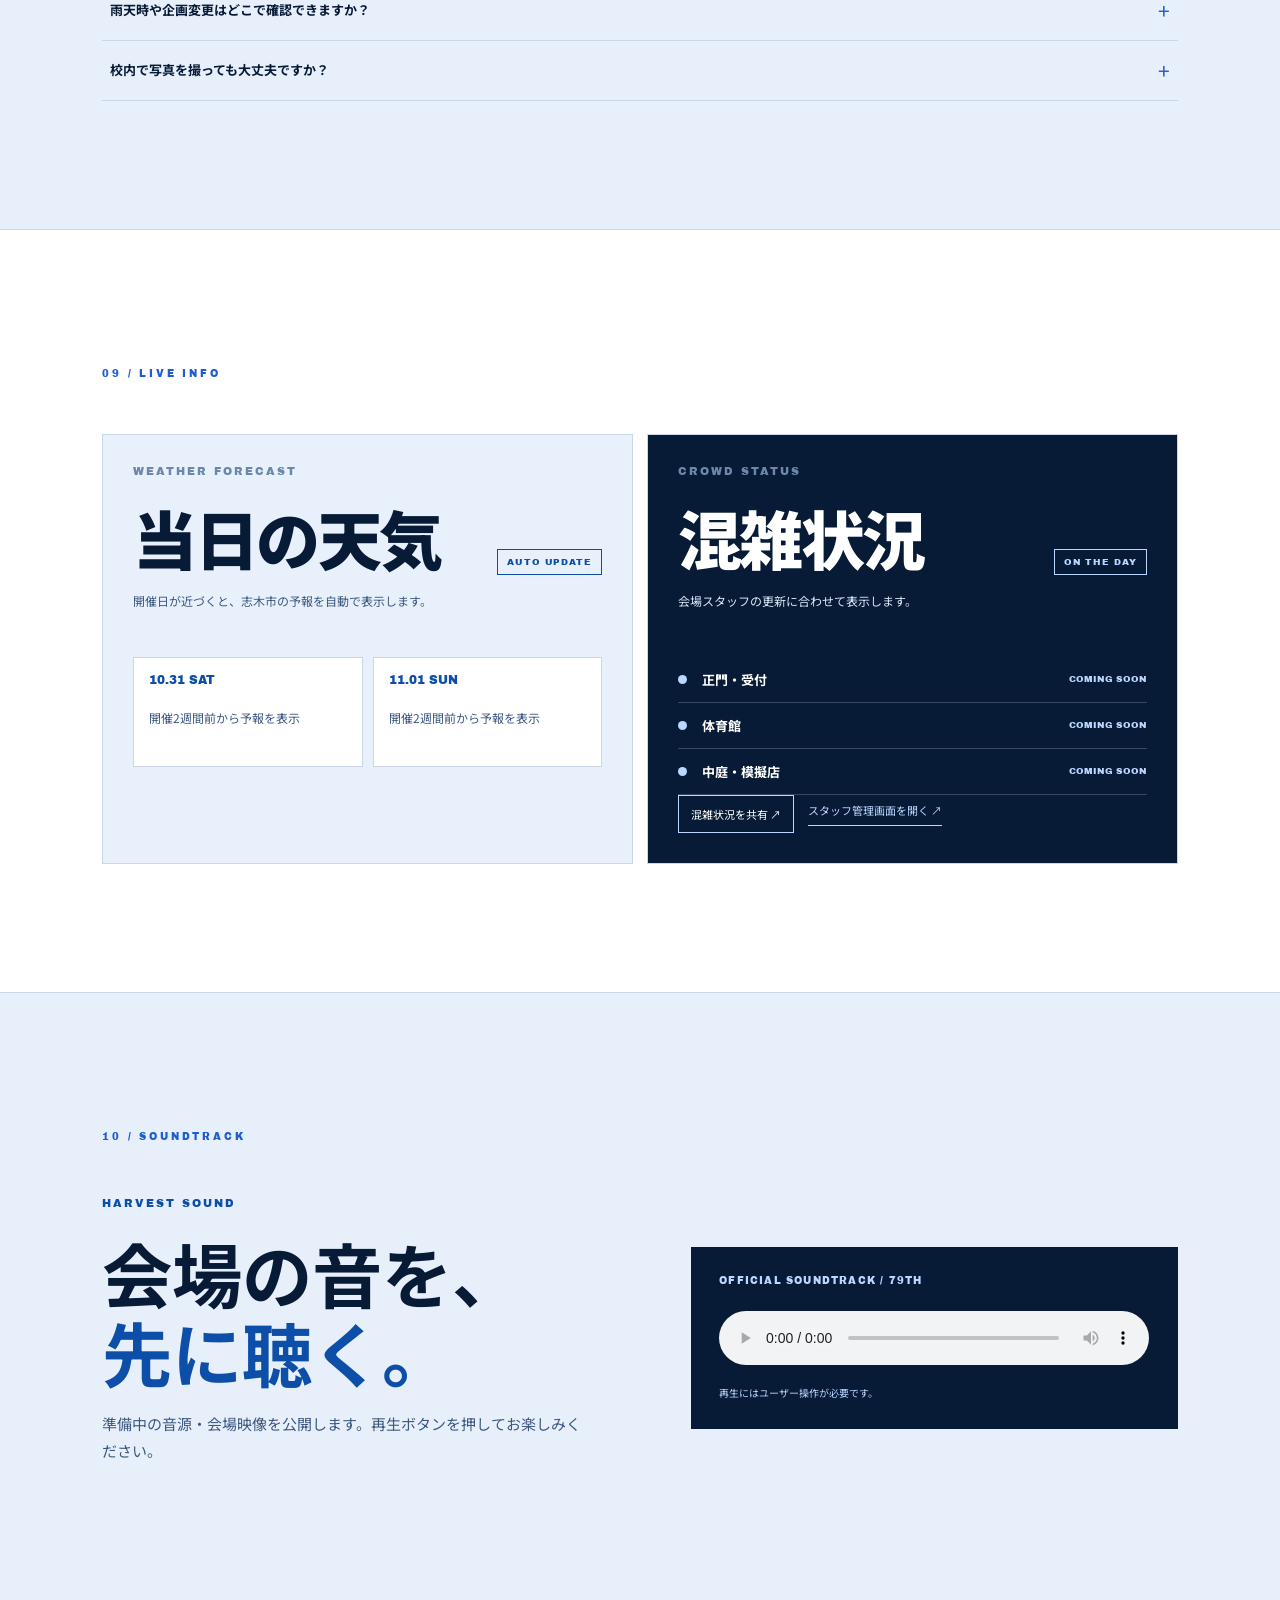
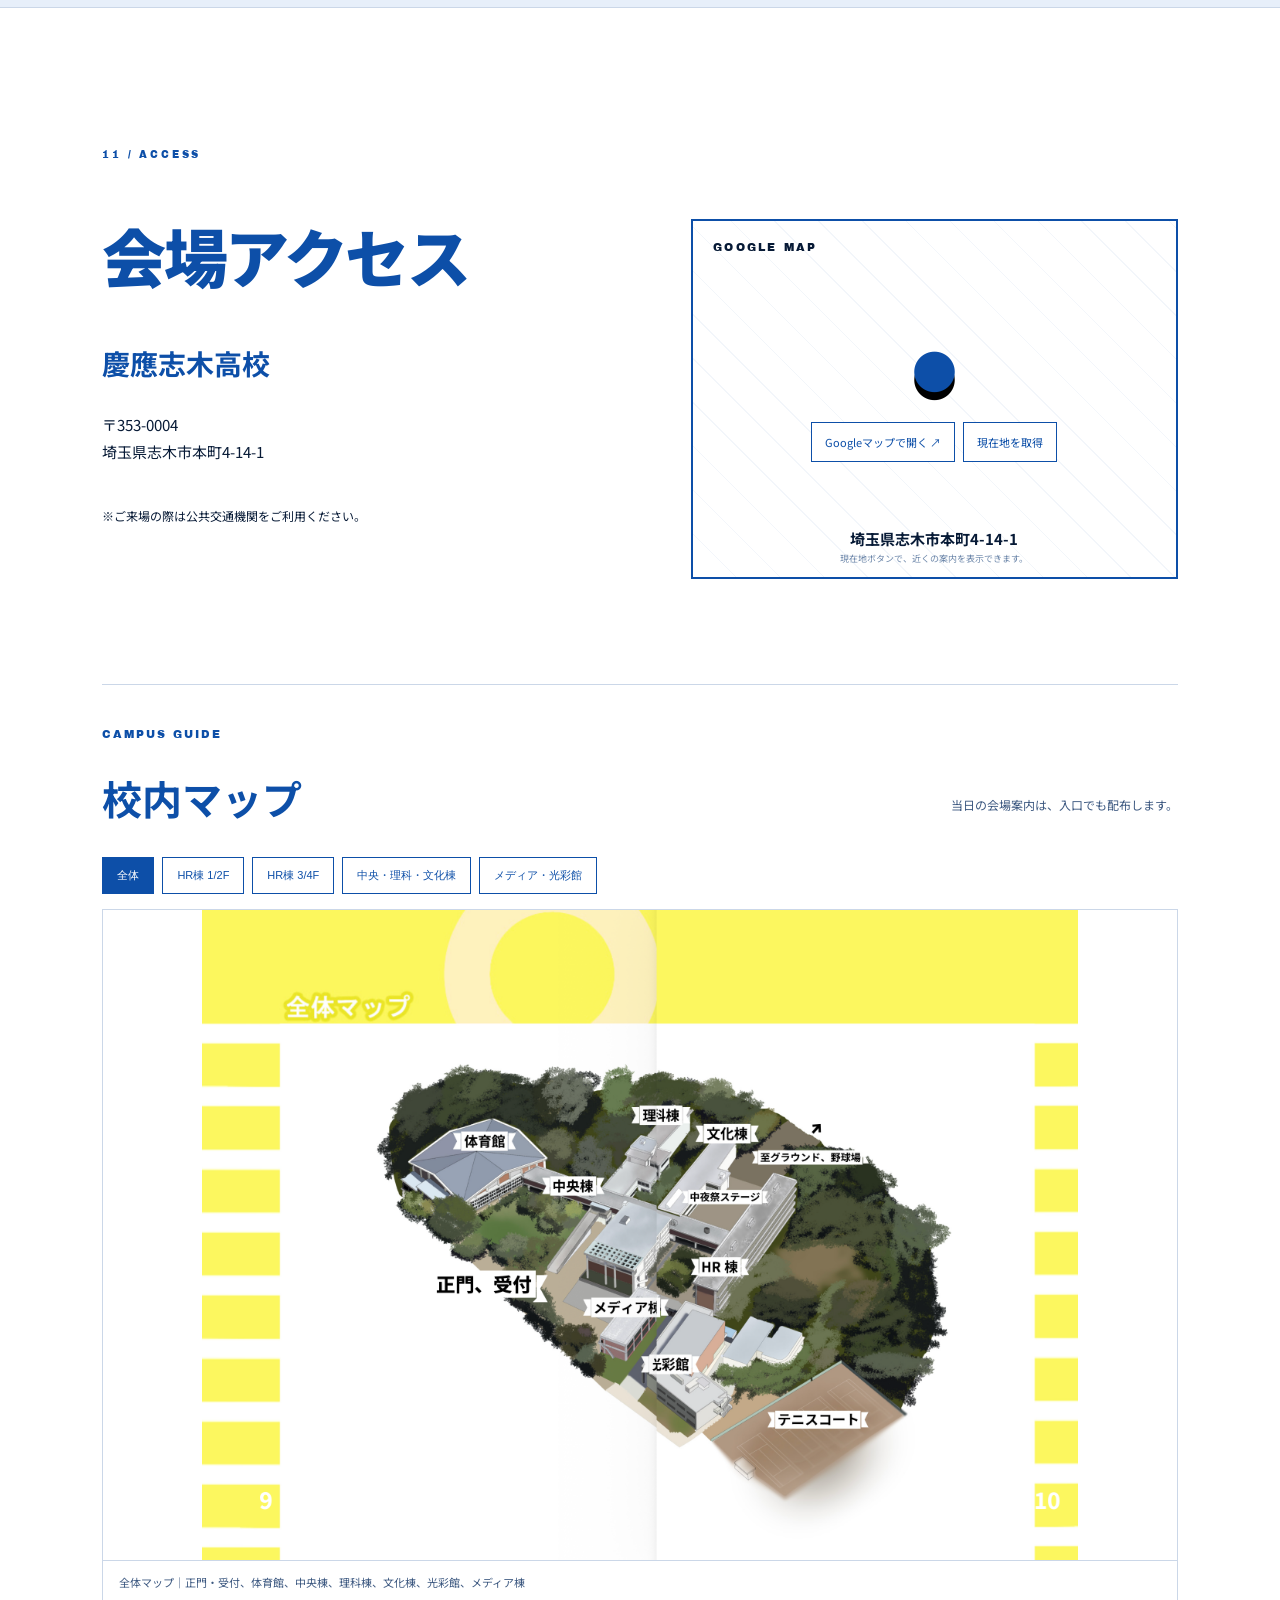
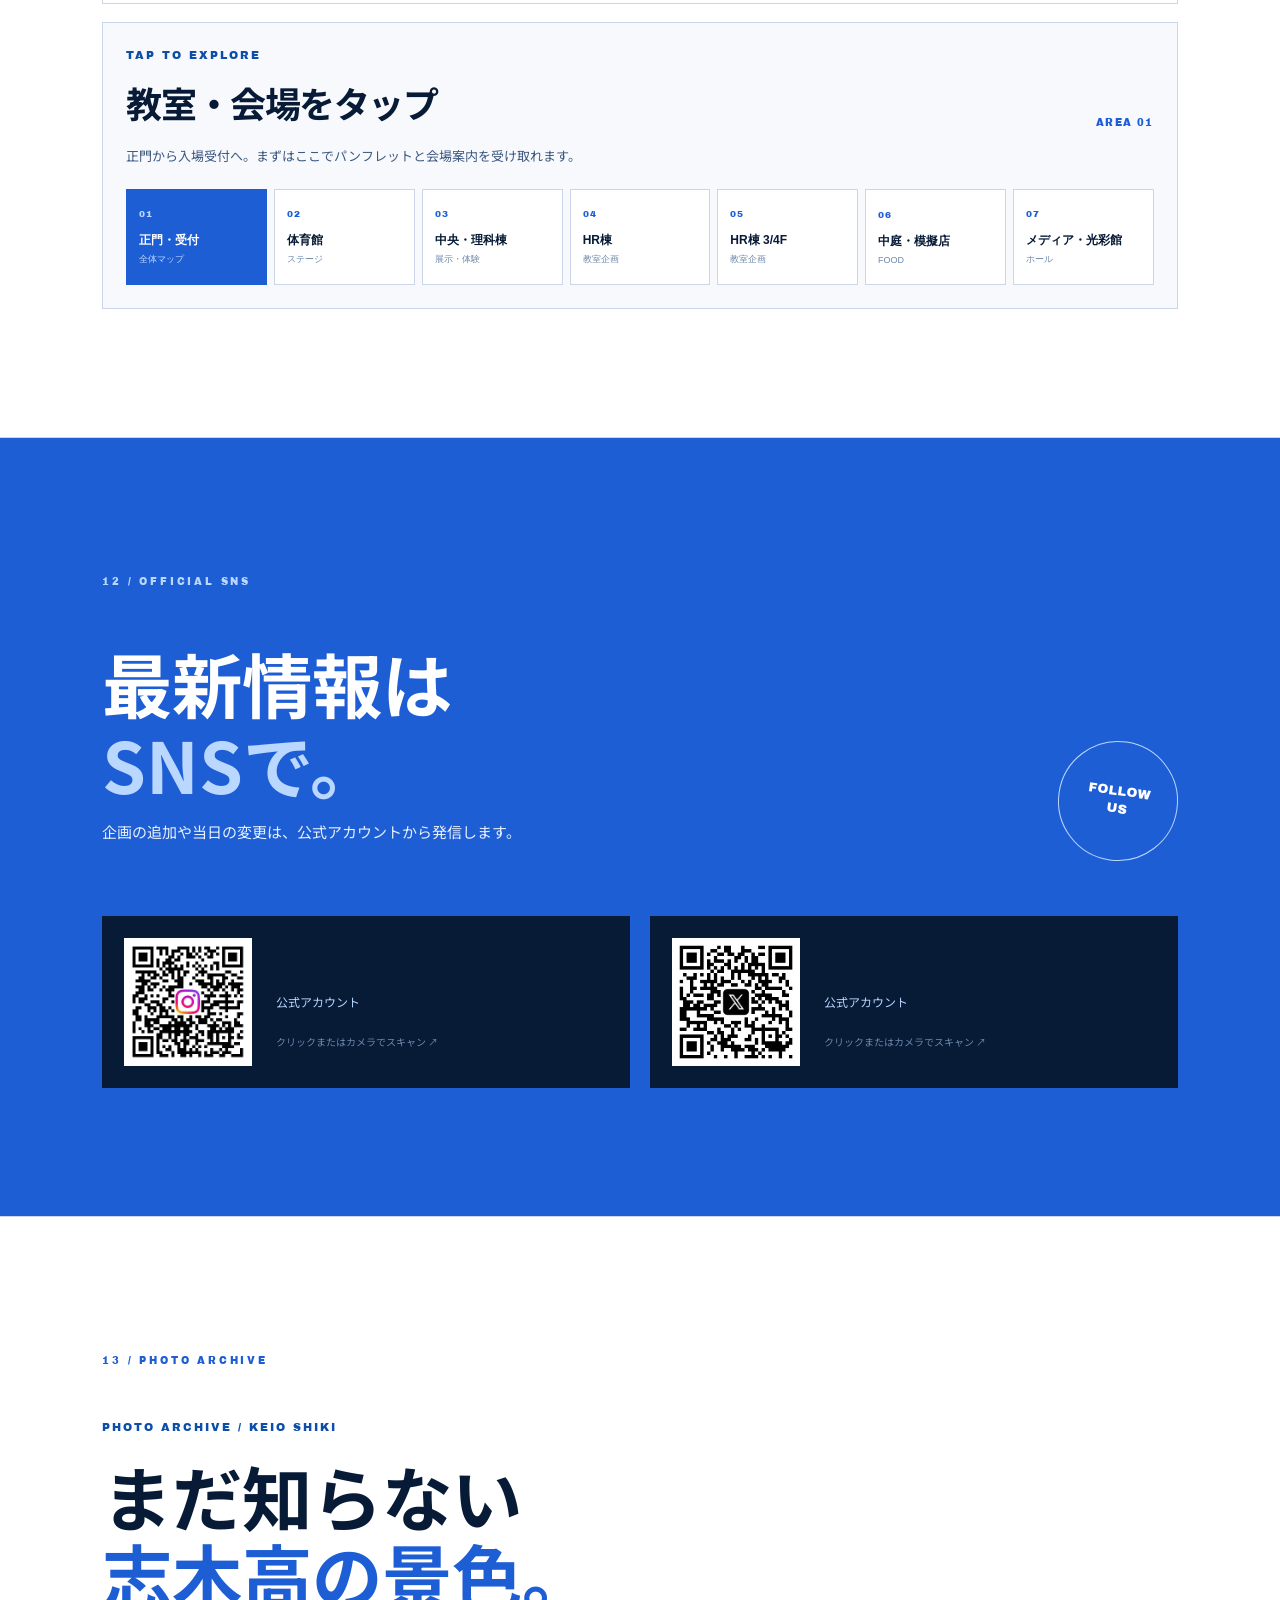
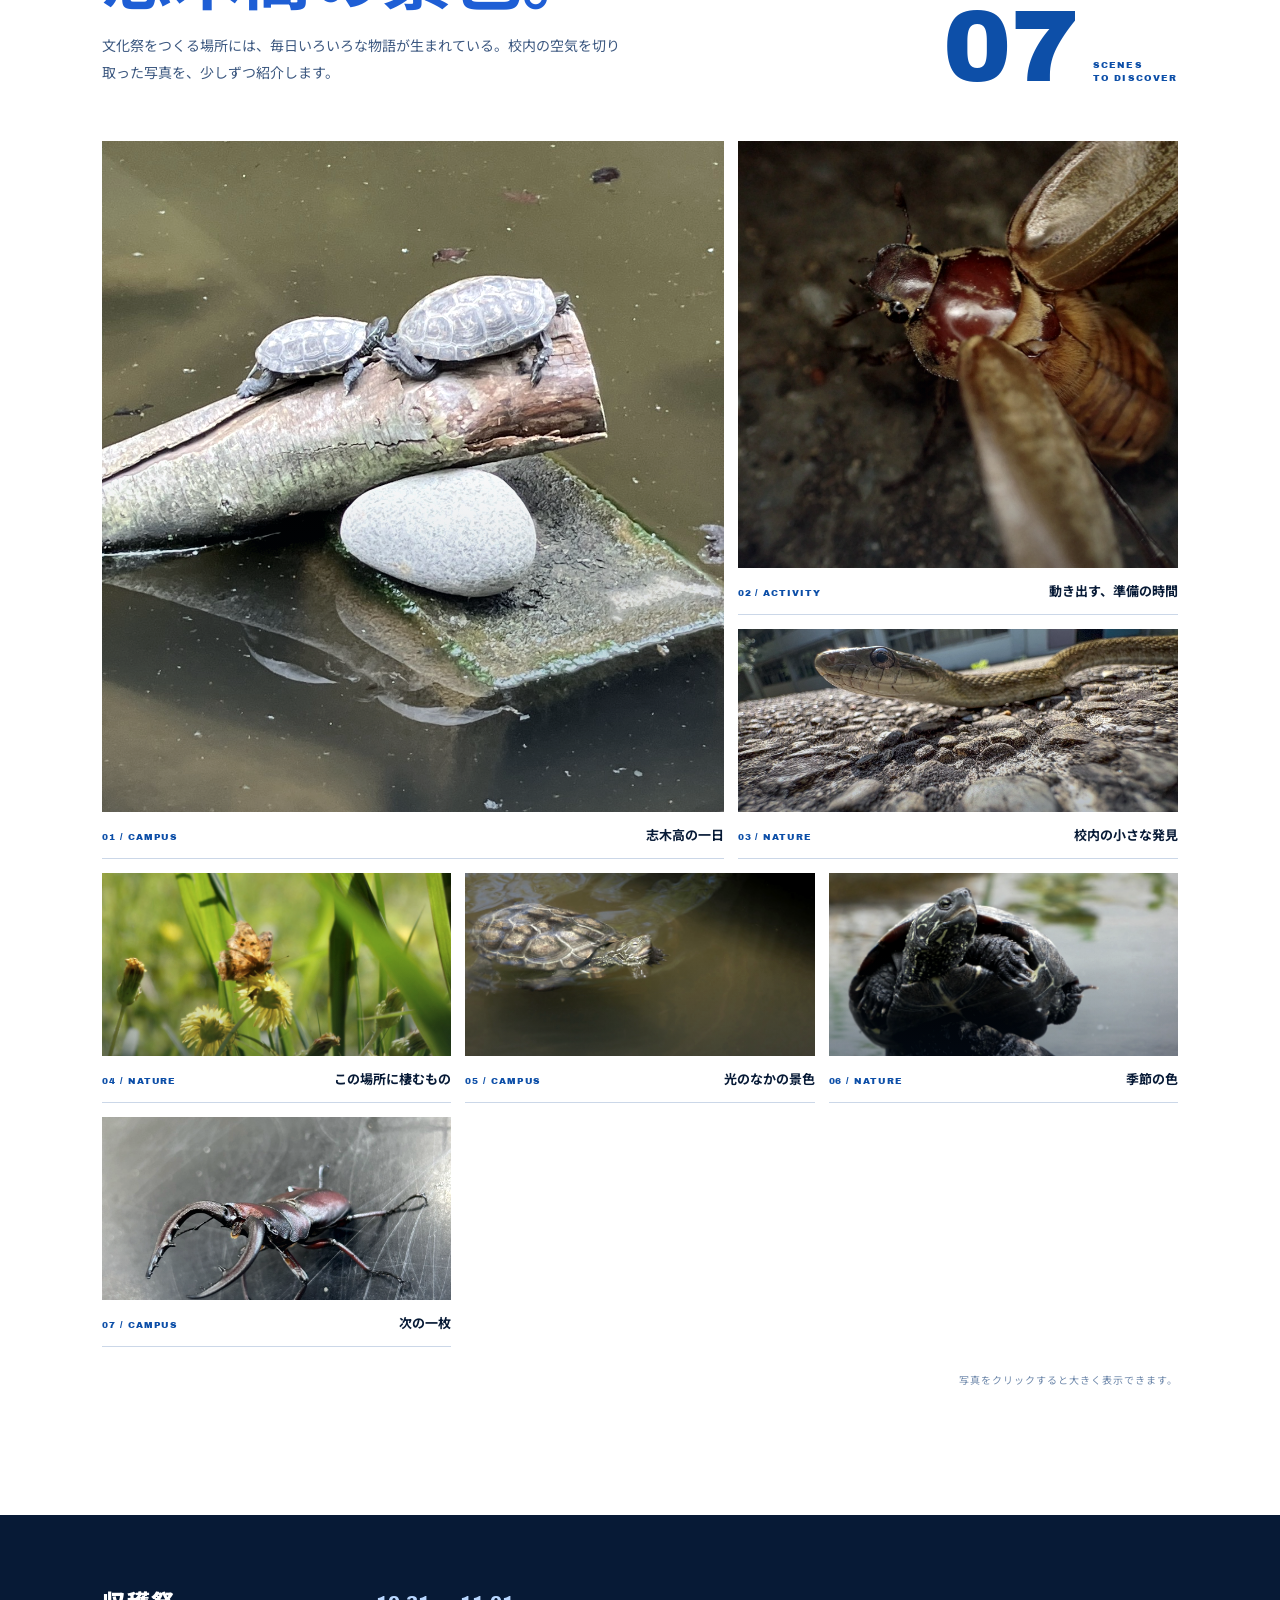
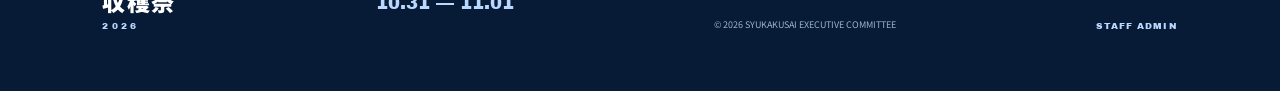
==== commit 4e4007d4: "Add project finder visitor guide and shareable crowd status" ====
--- a/index.html
+++ b/index.html
@@ -12,7 +12,7 @@
   <link href="https://fonts.googleapis.com/css2?family=Archivo+Black&family=Noto+Sans+JP:wght@400;600;700;900&display=swap" rel="stylesheet">
   <link rel="stylesheet" href="style.css?v=20260824">
   <link rel="stylesheet" href="logo.css?v=20260824-gallery">
-  <link rel="stylesheet" href="redesign.css?v=20260824">
+  <link rel="stylesheet" href="redesign.css?v=20260824-v2">
 </head>
 <body>
   <div class="noise" aria-hidden="true"></div>
@@ -20,7 +20,7 @@
     <a class="logo" href="#top" aria-label="収穫祭 トップ">収穫祭<span>2026</span></a>
     <button class="menu-button" aria-label="メニューを開く" aria-expanded="false"><span></span><span></span></button>
     <nav class="nav" aria-label="メインメニュー">
-      <a href="#projects">PROJECT</a><a href="#about">ABOUT</a><a href="#news">NEWS</a><a href="#campus-map">MAP</a>
+      <a href="#projects">PROJECT</a><a href="#about">ABOUT</a><a href="#visitor-guide">GUIDE</a><a href="#news">NEWS</a><a href="#campus-map">MAP</a>
     </nav>
   </header>
 
@@ -80,6 +80,20 @@
         <a class="project-link" href="#schedule"><span>03</span><strong>TIMETABLE</strong><small>ステージの時間を確認</small><b>↗</b></a>
         <a class="project-link" href="#news"><span>04</span><strong>NEWS</strong><small>最新のお知らせを見る</small><b>↗</b></a>
       </div>
+      <div class="project-browser" aria-labelledby="project-browser-title">
+        <div class="browser-head"><div><p class="eyebrow">PROJECT FINDER</p><h3 id="project-browser-title">企画を絞り込む</h3></div><p id="project-count" class="browser-count">8 PROJECTS</p></div>
+        <div class="browser-tools"><label class="project-search"><span>KEYWORD</span><input id="project-search" type="search" placeholder="企画名・場所で検索" autocomplete="off"></label><div class="project-filters" role="group" aria-label="企画ジャンル"><button class="project-filter active" data-filter="all" type="button">ALL</button><button class="project-filter" data-filter="stage" type="button">STAGE</button><button class="project-filter" data-filter="food" type="button">FOOD</button><button class="project-filter" data-filter="exhibition" type="button">EXHIBITION</button><button class="project-filter" data-filter="experience" type="button">EXPERIENCE</button></div></div>
+        <div class="project-results" id="project-results">
+          <article class="project-result" data-category="stage" data-search="ステージ 体育館"><span>STAGE / 01</span><h4>ステージ企画</h4><p>体育館</p><b>COMING SOON</b></article>
+          <article class="project-result" data-category="food" data-search="模擬店 中庭 フード"><span>FOOD / 02</span><h4>模擬店・フード</h4><p>中庭エリア</p><b>COMING SOON</b></article>
+          <article class="project-result" data-category="exhibition" data-search="展示 HR棟 教室"><span>EXHIBITION / 03</span><h4>教室展示</h4><p>HR棟・各教室</p><b>COMING SOON</b></article>
+          <article class="project-result" data-category="experience" data-search="体験 ワークショップ 中央棟"><span>EXPERIENCE / 04</span><h4>体験・ワークショップ</h4><p>中央棟</p><b>COMING SOON</b></article>
+          <article class="project-result" data-category="stage" data-search="後夜祭 特別 ステージ"><span>STAGE / 05</span><h4>特別ステージ</h4><p>中夜祭ステージ</p><b>COMING SOON</b></article>
+          <article class="project-result" data-category="exhibition" data-search="部活 研究 展示 理科棟"><span>EXHIBITION / 06</span><h4>部活・研究発表</h4><p>理科棟</p><b>COMING SOON</b></article>
+          <article class="project-result" data-category="food" data-search="ドリンク キッチンカー 飲食"><span>FOOD / 07</span><h4>ドリンク・キッチンカー</h4><p>ピロティ周辺</p><b>COMING SOON</b></article>
+          <article class="project-result" data-category="experience" data-search="ゲーム 参加 光彩館"><span>EXPERIENCE / 08</span><h4>参加型ゲーム</h4><p>光彩館</p><b>COMING SOON</b></article>
+        </div><p class="project-empty" id="project-empty" hidden>条件に一致する企画はありません。</p>
+      </div>
     </section>
 
     <section class="section events" id="events">
@@ -135,21 +149,36 @@
       </div>
     </section>
 
+    <section class="section visitor-guide" id="visitor-guide">
+      <p class="section-number">08 / VISITOR GUIDE</p>
+      <div class="section-heading"><h2>来場ガイド</h2><p>当日を楽しむために。</p></div>
+      <div class="guide-cards">
+        <article><span>01 / HOURS</span><h3>開催時間</h3><p>10.31 SAT — 11.01 SUN<br><strong>9:00 — 16:30</strong></p></article>
+        <article><span>02 / ACCESS</span><h3>アクセス</h3><p>慶應志木高校へは公共交通機関をご利用ください。住所と校内マップはアクセス欄で確認できます。</p></article>
+        <article><span>03 / CHECK</span><h3>来場前の確認</h3><p>企画・予約・混雑状況の最新情報は、このサイトと公式SNSで順次お知らせします。</p></article>
+      </div>
+      <div class="faq-list">
+        <details><summary>予約が必要な企画はありますか？</summary><p>企画内容が決まり次第、予約ページで案内します。現在は準備中です。</p></details>
+        <details><summary>雨天時や企画変更はどこで確認できますか？</summary><p>公式サイトのお知らせと公式SNSで最新情報を案内します。</p></details>
+        <details><summary>校内で写真を撮っても大丈夫ですか？</summary><p>他の来場者や生徒が写り込む場合は、本人の許可と当日の学校案内に従ってください。</p></details>
+      </div>
+    </section>
+
     <section class="section live-info" id="weather">
-      <p class="section-number">08 / LIVE INFO</p>
+      <p class="section-number">09 / LIVE INFO</p>
       <div class="live-grid">
         <div class="weather-panel"><div class="section-heading"><div><p class="eyebrow">WEATHER FORECAST</p><h2>当日の天気</h2></div><span class="live-badge">AUTO UPDATE</span></div><p class="live-note">開催日が近づくと、志木市の予報を自動で表示します。</p><div class="weather-days"><div class="weather-day" id="weather-day1"><strong>10.31 SAT</strong><span>予報を読み込み中…</span></div><div class="weather-day" id="weather-day2"><strong>11.01 SUN</strong><span>予報を読み込み中…</span></div></div></div>
-        <div class="crowd-panel" id="crowd"><div class="section-heading"><div><p class="eyebrow">CROWD STATUS</p><h2>混雑状況</h2></div><span class="live-badge">ON THE DAY</span></div><p class="live-note">会場スタッフの更新に合わせて表示します。</p><div class="crowd-list"><div data-crowd-key="gate"><span class="crowd-dot"></span><strong>正門・受付</strong><b>COMING SOON</b></div><div data-crowd-key="gym"><span class="crowd-dot"></span><strong>体育館</strong><b>COMING SOON</b></div><div data-crowd-key="yard"><span class="crowd-dot"></span><strong>中庭・模擬店</strong><b>COMING SOON</b></div></div><a class="admin-link" href="admin.html">スタッフ管理画面を開く ↗</a></div>
+        <div class="crowd-panel" id="crowd"><div class="section-heading"><div><p class="eyebrow">CROWD STATUS</p><h2>混雑状況</h2></div><span class="live-badge">ON THE DAY</span></div><p class="live-note"><span id="crowd-source">会場スタッフの更新に合わせて表示します。</span></p><div class="crowd-list"><div data-crowd-key="gate"><span class="crowd-dot"></span><strong>正門・受付</strong><b>COMING SOON</b></div><div data-crowd-key="gym"><span class="crowd-dot"></span><strong>体育館</strong><b>COMING SOON</b></div><div data-crowd-key="yard"><span class="crowd-dot"></span><strong>中庭・模擬店</strong><b>COMING SOON</b></div></div><div class="crowd-actions"><button class="crowd-share" id="share-crowd-public" type="button">混雑状況を共有 ↗</button><a class="admin-link" href="admin.html">スタッフ管理画面を開く ↗</a></div></div>
       </div>
     </section>
 
     <section class="section music" id="music">
-      <p class="section-number">09 / SOUNDTRACK</p>
+      <p class="section-number">10 / SOUNDTRACK</p>
       <div class="music-box"><div><p class="eyebrow">HARVEST SOUND</p><h2>会場の音を、<br><em>先に聴く。</em></h2><p>準備中の音源・会場映像を公開します。再生ボタンを押してお楽しみください。</p></div><div class="audio-player"><span>OFFICIAL SOUNDTRACK / 79TH</span><audio controls preload="metadata"><source src="808666598.006966.mp4" type="video/mp4">お使いのブラウザは音声再生に対応していません。</audio><small>再生にはユーザー操作が必要です。</small></div></div>
     </section>
 
     <section class="section access" id="access">
-      <p class="section-number">10 / ACCESS</p>
+      <p class="section-number">11 / ACCESS</p>
       <div class="access-box">
         <div><h2>会場アクセス</h2><h3>慶應志木高校</h3><p>〒353-0004<br>埼玉県志木市本町4-14-1</p><p class="note">※ご来場の際は公共交通機関をご利用ください。</p></div>
         <div class="map" id="google-map-card"><span>GOOGLE MAP</span><div class="pin">●</div><span id="user-location-dot" aria-hidden="true"></span><p>埼玉県志木市本町4-14-1</p><div class="map-actions"><a href="https://www.google.com/maps/search/?api=1&amp;query=慶應義塾志木高等学校" target="_blank" rel="noopener">Googleマップで開く ↗</a><button id="locate-me" type="button">現在地を取得</button></div><small id="location-status">現在地ボタンで、近くの案内を表示できます。</small></div>
@@ -164,11 +193,24 @@
           <figure class="map-view" id="map-central"><img src="スクリーンショット 2026-08-24 15.55.28.png" alt="中央棟・理科棟・文化棟マップ" loading="lazy"><figcaption>中央棟・理科棟・文化棟｜展示・飲食スペース</figcaption></figure>
           <figure class="map-view" id="map-media"><img src="スクリーンショット 2026-08-24 15.55.39.png" alt="メディア棟・光彩館マップ" loading="lazy"><figcaption>メディア棟・光彩館｜ホールイベント</figcaption></figure>
         </div>
+        <div class="room-picker" aria-labelledby="room-picker-title">
+          <div class="room-picker-head"><div><p class="eyebrow">TAP TO EXPLORE</p><h4 id="room-picker-title">教室・会場をタップ</h4></div><span id="room-number">AREA 01</span></div>
+          <p id="room-description">正門から入場受付へ。まずはここでパンフレットと会場案内を受け取れます。</p>
+          <div class="room-buttons" role="group" aria-label="会場エリアを選択">
+            <button class="room-button active" type="button" data-room="gate" data-map-target="map-all"><span>01</span><strong>正門・受付</strong><small>全体マップ</small></button>
+            <button class="room-button" type="button" data-room="gym" data-map-target="map-all"><span>02</span><strong>体育館</strong><small>ステージ</small></button>
+            <button class="room-button" type="button" data-room="central" data-map-target="map-central"><span>03</span><strong>中央・理科棟</strong><small>展示・体験</small></button>
+            <button class="room-button" type="button" data-room="hr" data-map-target="map-hr"><span>04</span><strong>HR棟</strong><small>教室企画</small></button>
+            <button class="room-button" type="button" data-room="hr34" data-map-target="map-hr34"><span>05</span><strong>HR棟 3/4F</strong><small>教室企画</small></button>
+            <button class="room-button" type="button" data-room="yard" data-map-target="map-all"><span>06</span><strong>中庭・模擬店</strong><small>FOOD</small></button>
+            <button class="room-button" type="button" data-room="media" data-map-target="map-media"><span>07</span><strong>メディア・光彩館</strong><small>ホール</small></button>
+          </div>
+        </div>
       </div>
     </section>
 
     <section class="section sns" id="sns">
-      <p class="section-number">11 / OFFICIAL SNS</p>
+      <p class="section-number">12 / OFFICIAL SNS</p>
       <div class="sns-heading"><div><h2>最新情報は<br><em>SNSで。</em></h2><p>企画の追加や当日の変更は、公式アカウントから発信します。</p></div><span class="sns-mark">FOLLOW<br>US</span></div>
       <div class="sns-grid">
         <a class="sns-card" href="https://t.co/VGHBjfhvyd" target="_blank" rel="noopener"><img src="125452b149d7cbe08fa4e80bee127008cc4b0ac.jpg" alt="収穫祭 公式Instagram QRコード" loading="lazy"><div><strong>Instagram</strong><span>公式アカウント</span><small>クリックまたはカメラでスキャン ↗</small></div></a>
@@ -177,7 +219,7 @@
     </section>
 
     <section class="section gallery" id="gallery">
-      <p class="section-number">12 / PHOTO ARCHIVE</p>
+      <p class="section-number">13 / PHOTO ARCHIVE</p>
       <div class="gallery-intro"><div><p class="eyebrow">PHOTO ARCHIVE / KEIO SHIKI</p><h2>まだ知らない<br><em>志木高の景色。</em></h2><p>文化祭をつくる場所には、毎日いろいろな物語が生まれている。校内の空気を切り取った写真を、少しずつ紹介します。</p></div><div class="gallery-count"><strong>07</strong><span>SCENES<br>TO DISCOVER</span></div></div>
       <div class="gallery-grid">
         <figure class="gallery-card gallery-card--feature"><button type="button" data-photo="0" aria-label="写真を拡大：志木高の一日"><img src="LINE_ALBUM_志木高写真_260824_1.jpg" alt="教室で語りかける生徒" loading="lazy"><span class="gallery-zoom">VIEW ↗</span></button><figcaption><span>01 / CAMPUS</span><strong>志木高の一日</strong></figcaption></figure>
@@ -194,6 +236,6 @@
 
   <footer><a class="logo" href="#top">収穫祭<span>2026</span></a><p>10.31 — 11.01</p><small>© 2026 SYUKAKUSAI EXECUTIVE COMMITTEE</small><a class="footer-admin" href="admin.html">STAFF ADMIN</a></footer>
   <dialog class="photo-lightbox" id="photo-lightbox" aria-label="写真の拡大表示"><button class="lightbox-close" type="button" aria-label="閉じる">×</button><button class="lightbox-arrow lightbox-arrow--prev" type="button" aria-label="前の写真">←</button><figure><img id="lightbox-image" alt=""><figcaption id="lightbox-caption"></figcaption></figure><button class="lightbox-arrow lightbox-arrow--next" type="button" aria-label="次の写真">→</button></dialog>
-  <script src="script.js?v=20260824-gallery"></script>
+  <script src="script.js?v=20260824-gallery-v2"></script>
 </body>
 </html>
--- a/redesign.css
+++ b/redesign.css
@@ -101,3 +101,84 @@
   .map-actions { flex-direction: column; }
   .map-actions a, .map-actions button { width: 100%; }
 }
+
+/* New visitor tools */
+.project-browser { margin-top: 64px; padding-top: 34px; border-top: 1px solid var(--line); }
+.browser-head { display: flex; justify-content: space-between; align-items: end; gap: 24px; }
+.browser-head .eyebrow { margin-bottom: 12px; }
+.browser-head h3 { margin: 0; font-size: clamp(28px, 3.4vw, 48px); letter-spacing: -.04em; }
+.browser-count { margin: 0; color: var(--blue); font: 10px "Archivo Black"; letter-spacing: .14em; white-space: nowrap; }
+.browser-tools { display: flex; align-items: end; gap: 16px; margin: 28px 0 18px; }
+.project-search { display: block; flex: 1; min-width: 220px; }
+.project-search span { display: block; margin-bottom: 8px; color: #6d87aa; font: 9px "Archivo Black"; letter-spacing: .15em; }
+.project-search input { display: block; width: 100%; padding: 14px 15px; border: 1px solid var(--line); border-radius: 0; background: var(--paper); color: var(--ink); font: 13px "Noto Sans JP", sans-serif; }
+.project-search input:focus { outline: 2px solid var(--blue); outline-offset: 2px; }
+.project-filters { display: flex; flex-wrap: wrap; gap: 6px; }
+.project-filter { padding: 12px 13px; border: 1px solid var(--line); background: #fff; color: var(--blue-deep); font: 10px "Archivo Black"; letter-spacing: .08em; cursor: pointer; transition: background .2s, color .2s, border-color .2s; }
+.project-filter:hover, .project-filter.active { border-color: var(--blue); background: var(--blue); color: #fff; }
+.project-results { display: grid; grid-template-columns: repeat(4, minmax(0, 1fr)); gap: 10px; }
+.project-result { min-height: 178px; padding: 18px; border: 1px solid var(--line); background: var(--paper); position: relative; }
+.project-result[hidden] { display: none; }
+.project-result > span { display: block; color: var(--blue); font: 9px "Archivo Black"; letter-spacing: .11em; }
+.project-result h4 { margin: 25px 0 7px; font-size: 17px; line-height: 1.45; }
+.project-result p { margin: 0; color: #6d87aa; font-size: 11px; }
+.project-result b { position: absolute; left: 18px; bottom: 16px; color: #6d87aa; font: 9px "Archivo Black"; letter-spacing: .08em; }
+.project-empty { margin: 0; padding: 28px 0 4px; color: #6d87aa; font-size: 13px; }
+.room-picker { margin-top: 18px; padding: 23px; border: 1px solid var(--line); background: var(--paper); }
+.room-picker-head { display: flex; justify-content: space-between; align-items: end; gap: 20px; }
+.room-picker-head .eyebrow { margin-bottom: 10px; }
+.room-picker-head h4 { margin: 0; font-size: clamp(23px, 3vw, 36px); letter-spacing: -.04em; }
+.room-picker-head > span { color: var(--blue); font: 10px "Archivo Black"; letter-spacing: .14em; white-space: nowrap; }
+.room-picker > p { max-width: 680px; margin: 16px 0 22px; color: #3c5880; font-size: 13px; line-height: 1.8; }
+.room-buttons { display: grid; grid-template-columns: repeat(7, minmax(0, 1fr)); gap: 7px; }
+.room-button { min-height: 96px; padding: 12px; border: 1px solid var(--line); background: #fff; color: var(--ink); text-align: left; cursor: pointer; transition: background .2s, color .2s, transform .2s; }
+.room-button:hover { transform: translateY(-3px); border-color: var(--blue); }
+.room-button.active { border-color: var(--blue); background: var(--blue); color: #fff; }
+.room-button span, .room-button strong, .room-button small { display: block; }
+.room-button span { color: var(--blue); font: 9px "Archivo Black"; letter-spacing: .1em; }
+.room-button.active span, .room-button.active small { color: var(--pale); }
+.room-button strong { margin-top: 13px; font-size: 12px; line-height: 1.35; }
+.room-button small { margin-top: 5px; color: #6d87aa; font-size: 9px; }
+.visitor-guide { background: var(--mist); }
+.guide-cards { display: grid; grid-template-columns: repeat(3, minmax(0, 1fr)); gap: 12px; }
+.guide-cards article { min-height: 190px; padding: 24px; border: 1px solid var(--line); background: #fff; }
+.guide-cards article > span { color: var(--blue); font: 9px "Archivo Black"; letter-spacing: .13em; }
+.guide-cards h3 { margin: 28px 0 12px; font-size: 22px; letter-spacing: -.03em; }
+.guide-cards p { margin: 0; color: #3c5880; font-size: 12px; line-height: 1.9; }
+.guide-cards strong { color: var(--blue-deep); }
+.faq-list { margin-top: 20px; border-top: 1px solid var(--line); }
+.faq-list details { border-bottom: 1px solid var(--line); }
+.faq-list summary { display: flex; justify-content: space-between; gap: 18px; padding: 19px 8px; color: var(--ink); font-size: 13px; font-weight: 700; cursor: pointer; list-style: none; }
+.faq-list summary::-webkit-details-marker { display: none; }
+.faq-list summary::after { content: "+"; color: var(--blue); font-size: 21px; font-weight: 400; line-height: 1; }
+.faq-list details[open] summary::after { content: "−"; }
+.faq-list details p { margin: 0; padding: 0 8px 20px; color: #3c5880; font-size: 12px; line-height: 1.8; }
+.crowd-actions { display: flex; flex-wrap: wrap; align-items: center; gap: 14px; }
+.crowd-actions .admin-link { margin-top: 0; }
+.crowd-share { padding: 10px 12px; border: 1px solid var(--pale); background: transparent; color: #fff; font: 11px "Noto Sans JP", sans-serif; cursor: pointer; }
+.crowd-share:hover { background: #fff; color: var(--ink); }
+
+@media (max-width: 1000px) {
+  .room-buttons { grid-template-columns: repeat(4, minmax(0, 1fr)); }
+  .project-results { grid-template-columns: repeat(2, minmax(0, 1fr)); }
+}
+
+@media (max-width: 700px) {
+  .browser-tools { display: block; }
+  .project-search { min-width: 0; }
+  .project-filters { margin-top: 10px; }
+  .project-filter { flex: 1 1 18%; padding: 10px 7px; }
+  .project-results { grid-template-columns: 1fr 1fr; gap: 7px; }
+  .project-result { min-height: 165px; padding: 14px; }
+  .project-result h4 { margin-top: 20px; font-size: 14px; }
+  .project-result b { left: 14px; bottom: 13px; font-size: 8px; }
+  .room-picker { padding: 18px; }
+  .room-picker-head { align-items: start; }
+  .room-picker-head > span { padding-top: 4px; }
+  .room-buttons { grid-template-columns: repeat(2, minmax(0, 1fr)); }
+  .guide-cards { grid-template-columns: 1fr; gap: 8px; }
+  .guide-cards article { min-height: 0; padding: 20px; }
+  .guide-cards h3 { margin-top: 18px; }
+  .crowd-actions { align-items: stretch; flex-direction: column; gap: 10px; }
+  .crowd-share, .crowd-actions .admin-link { width: 100%; text-align: center; }
+}
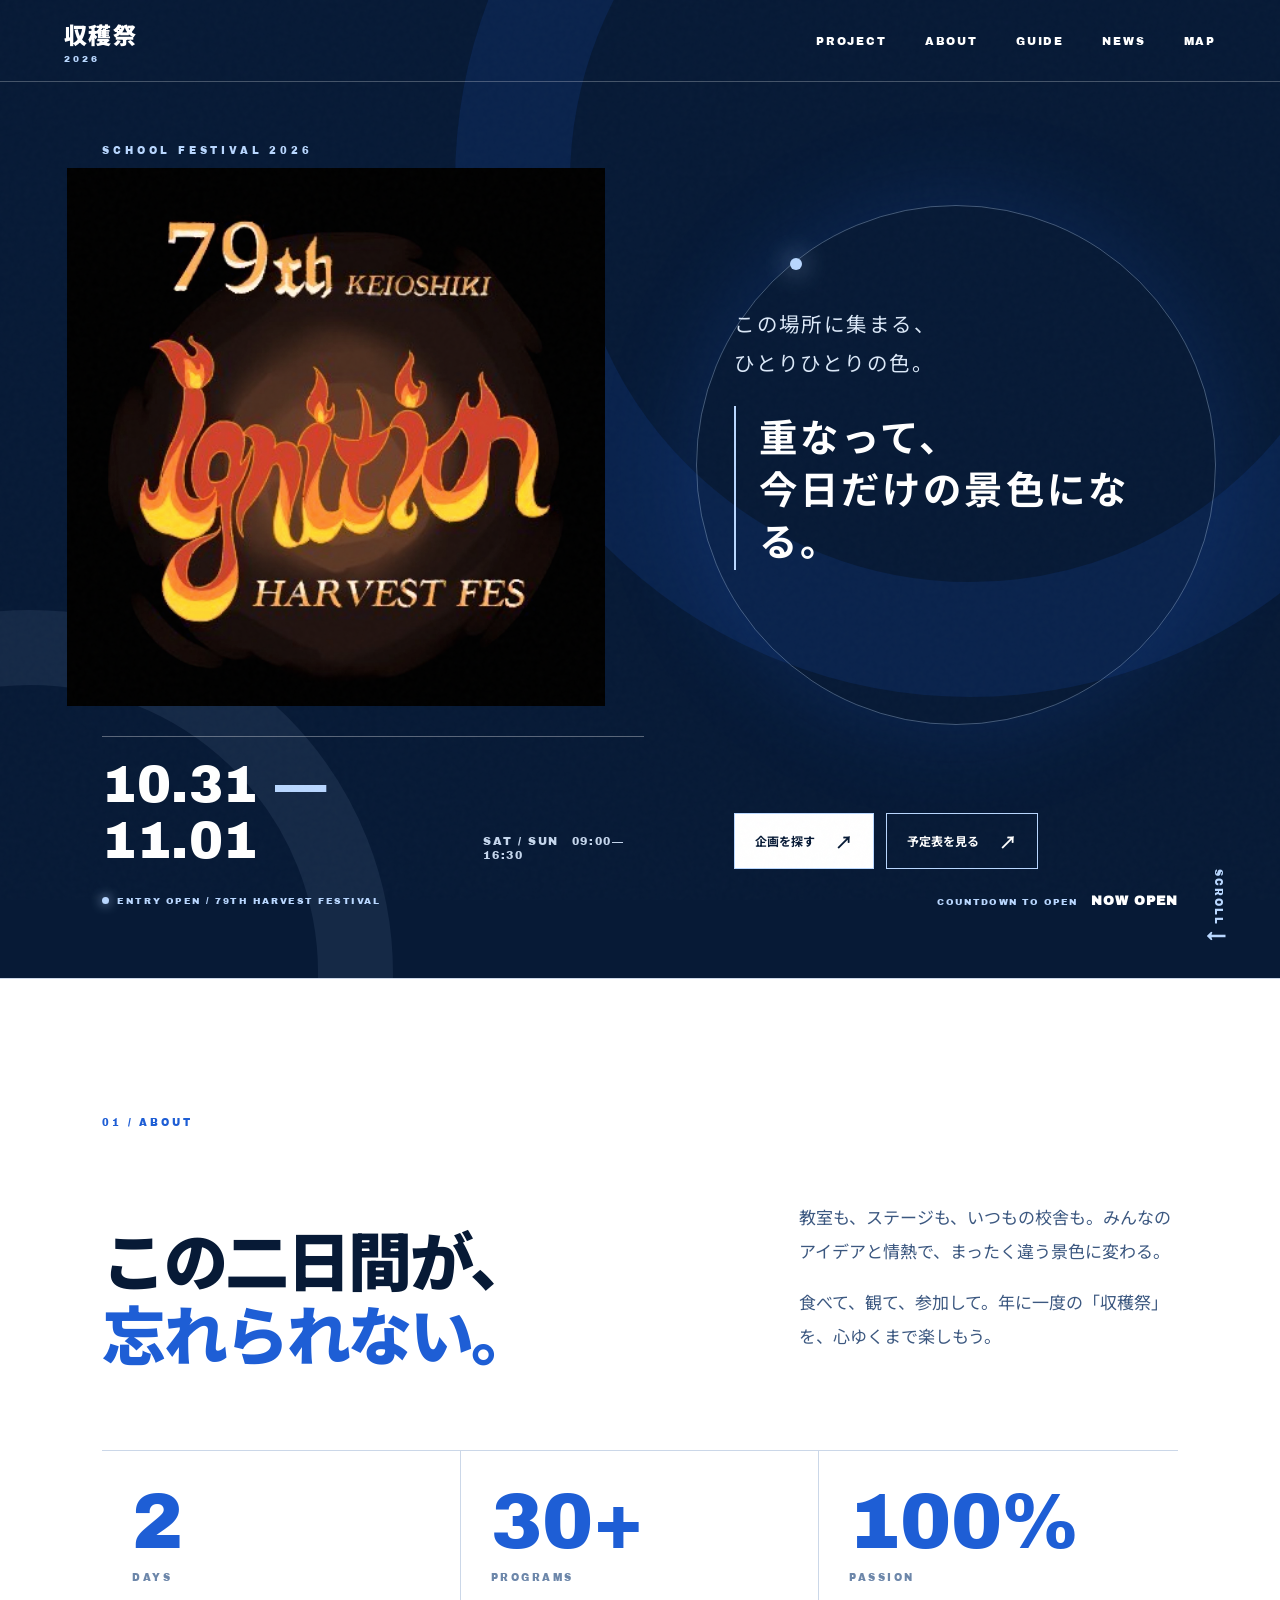
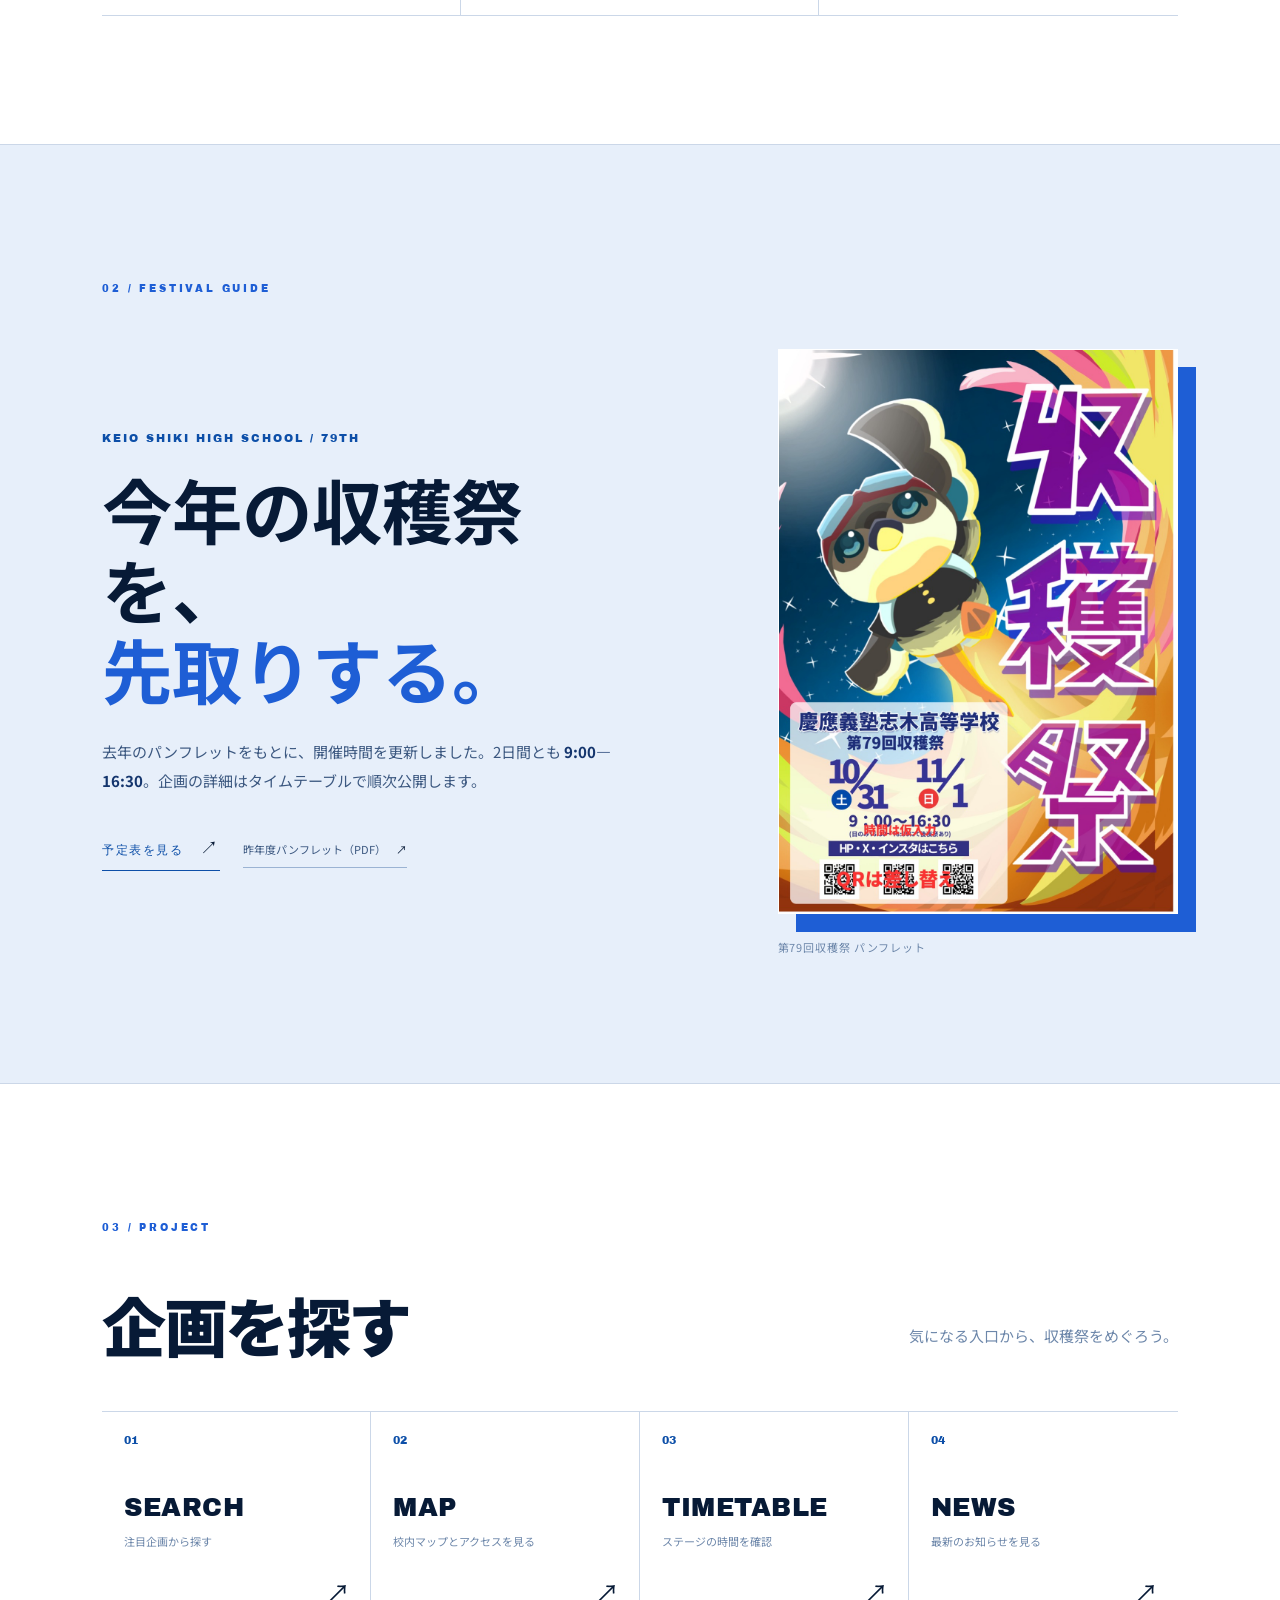
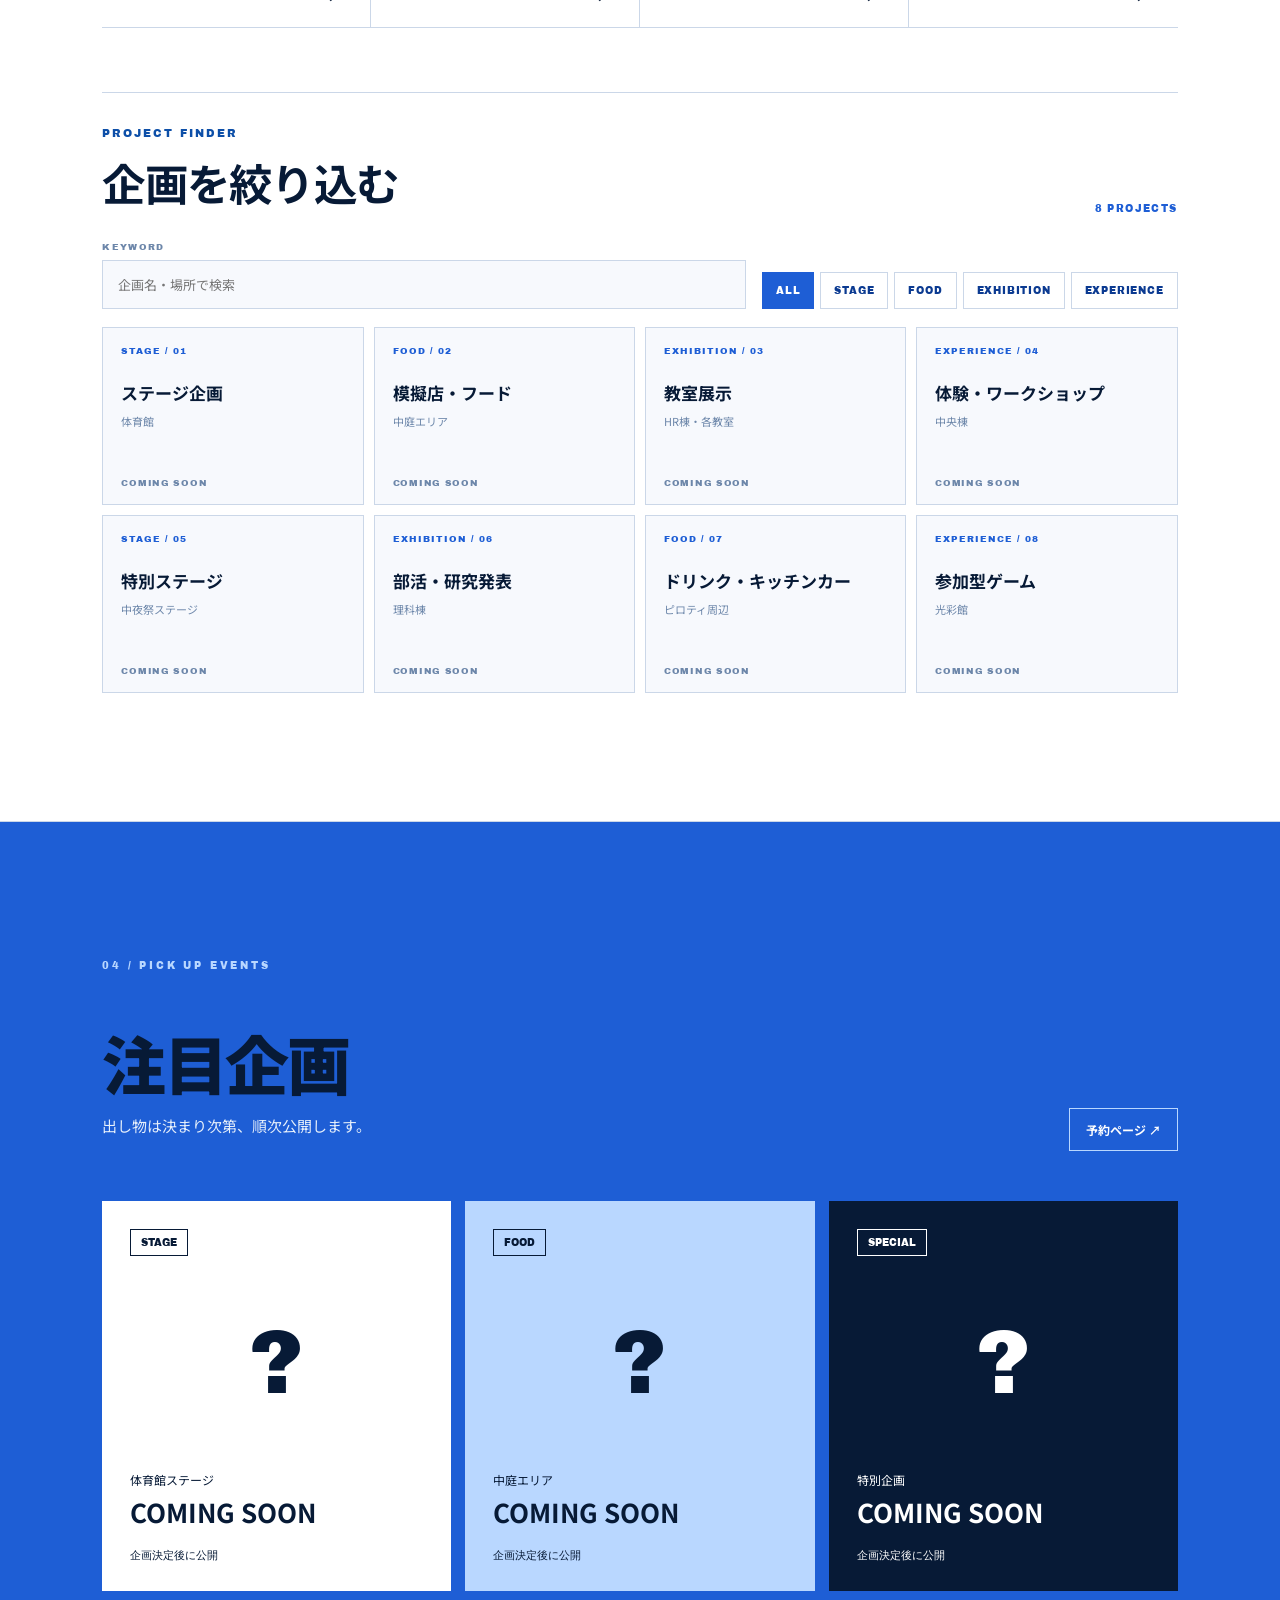
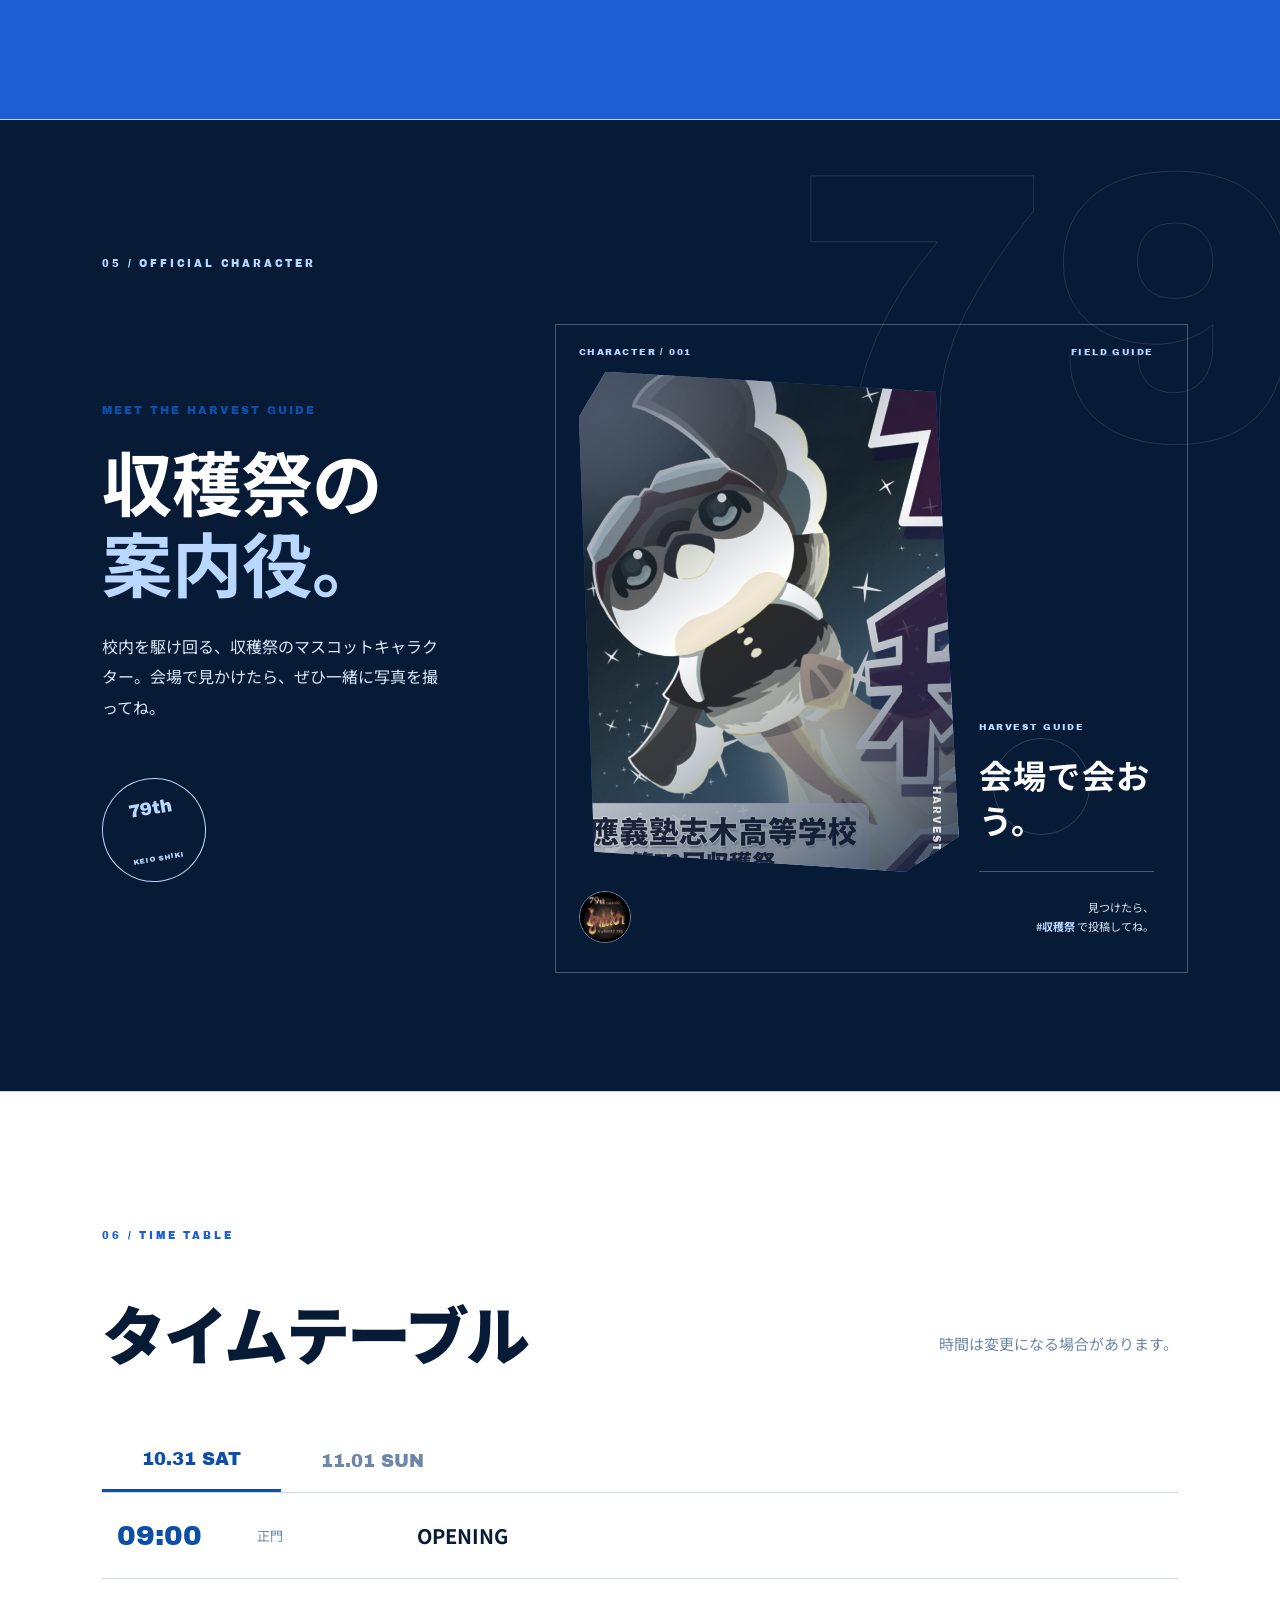
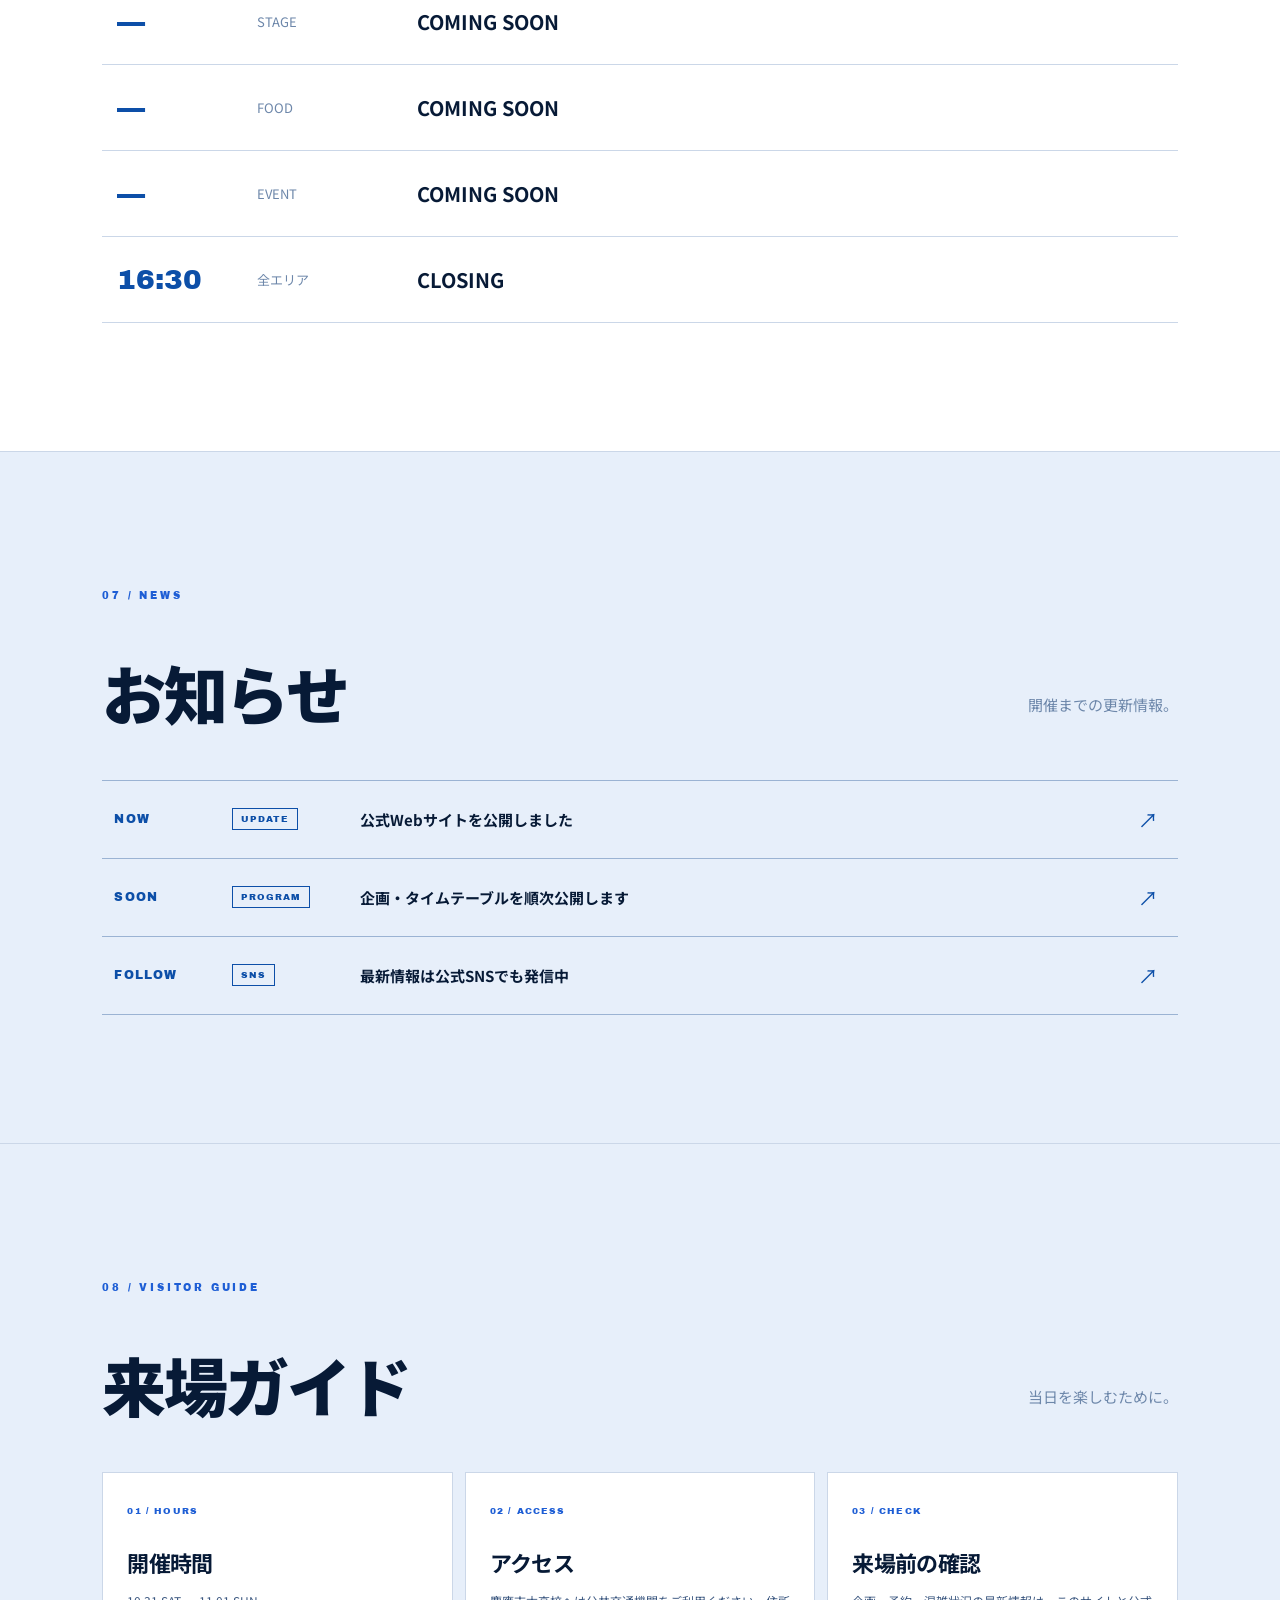
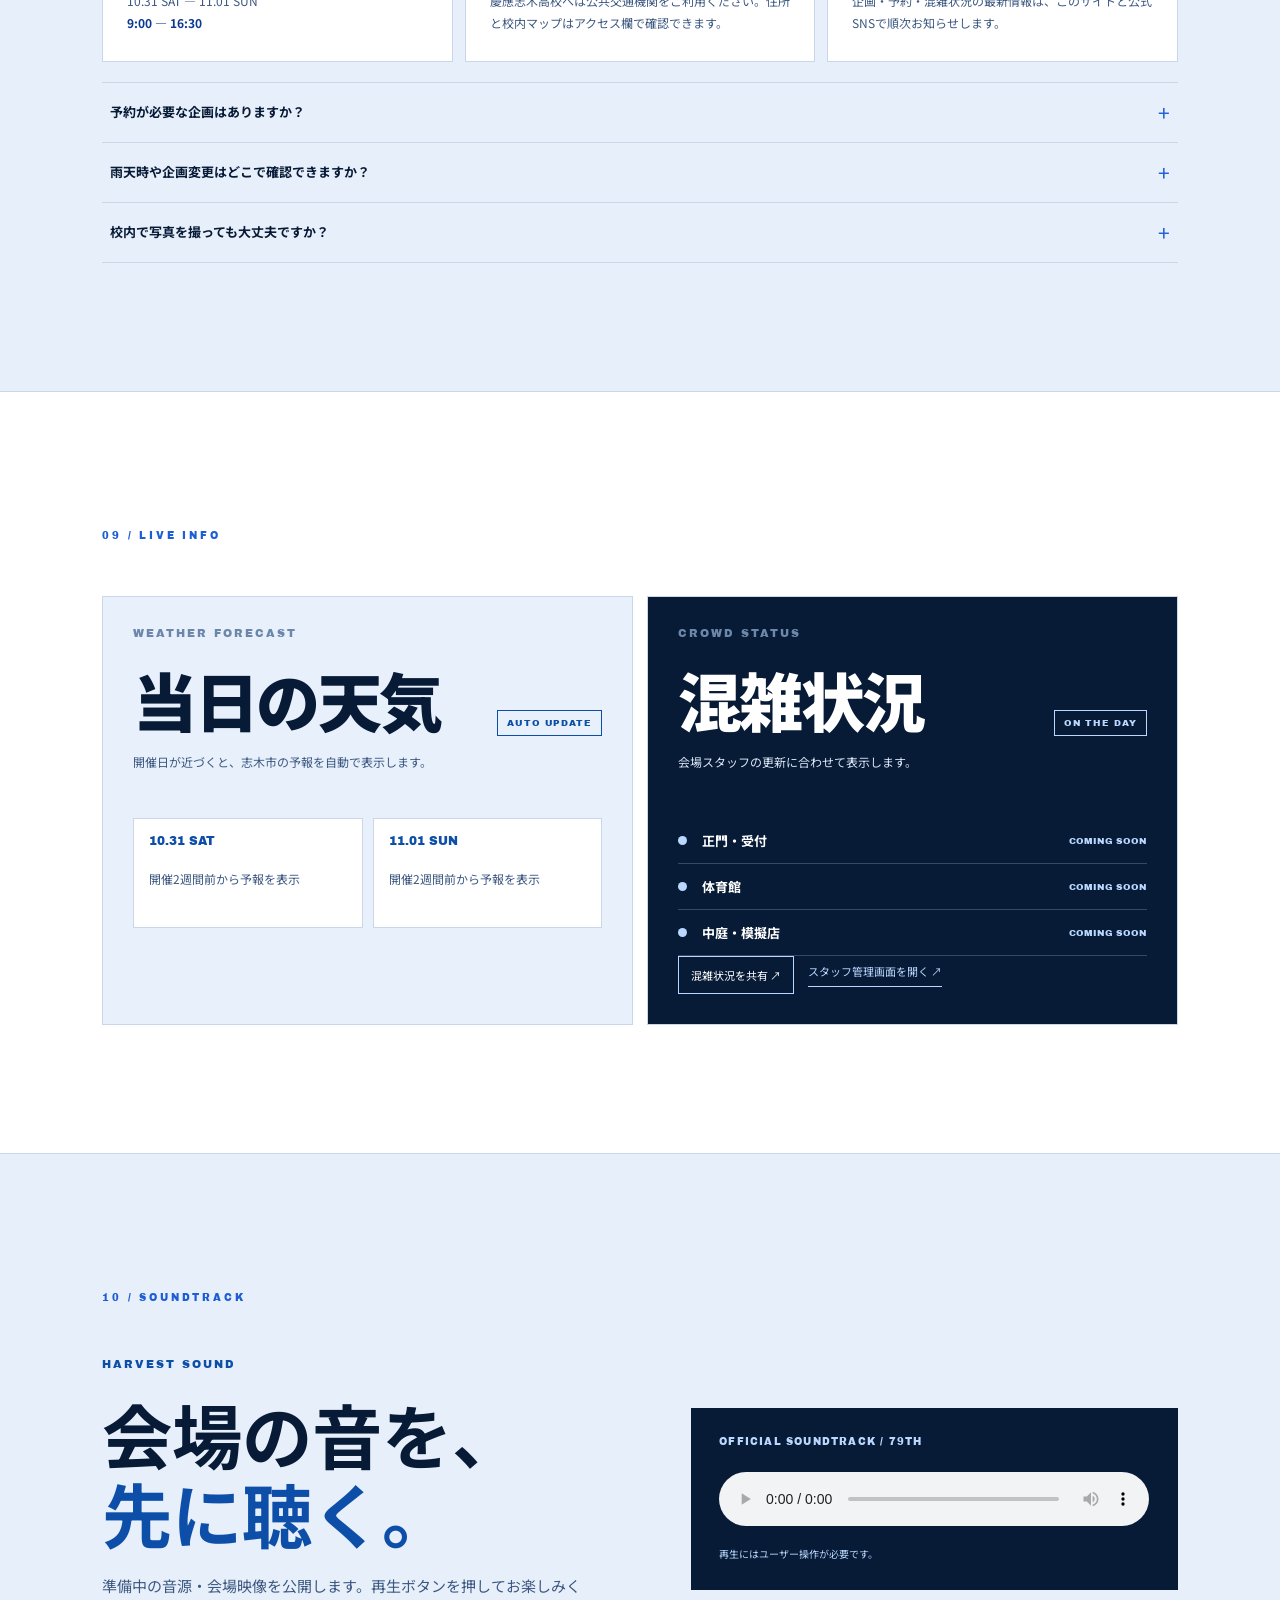
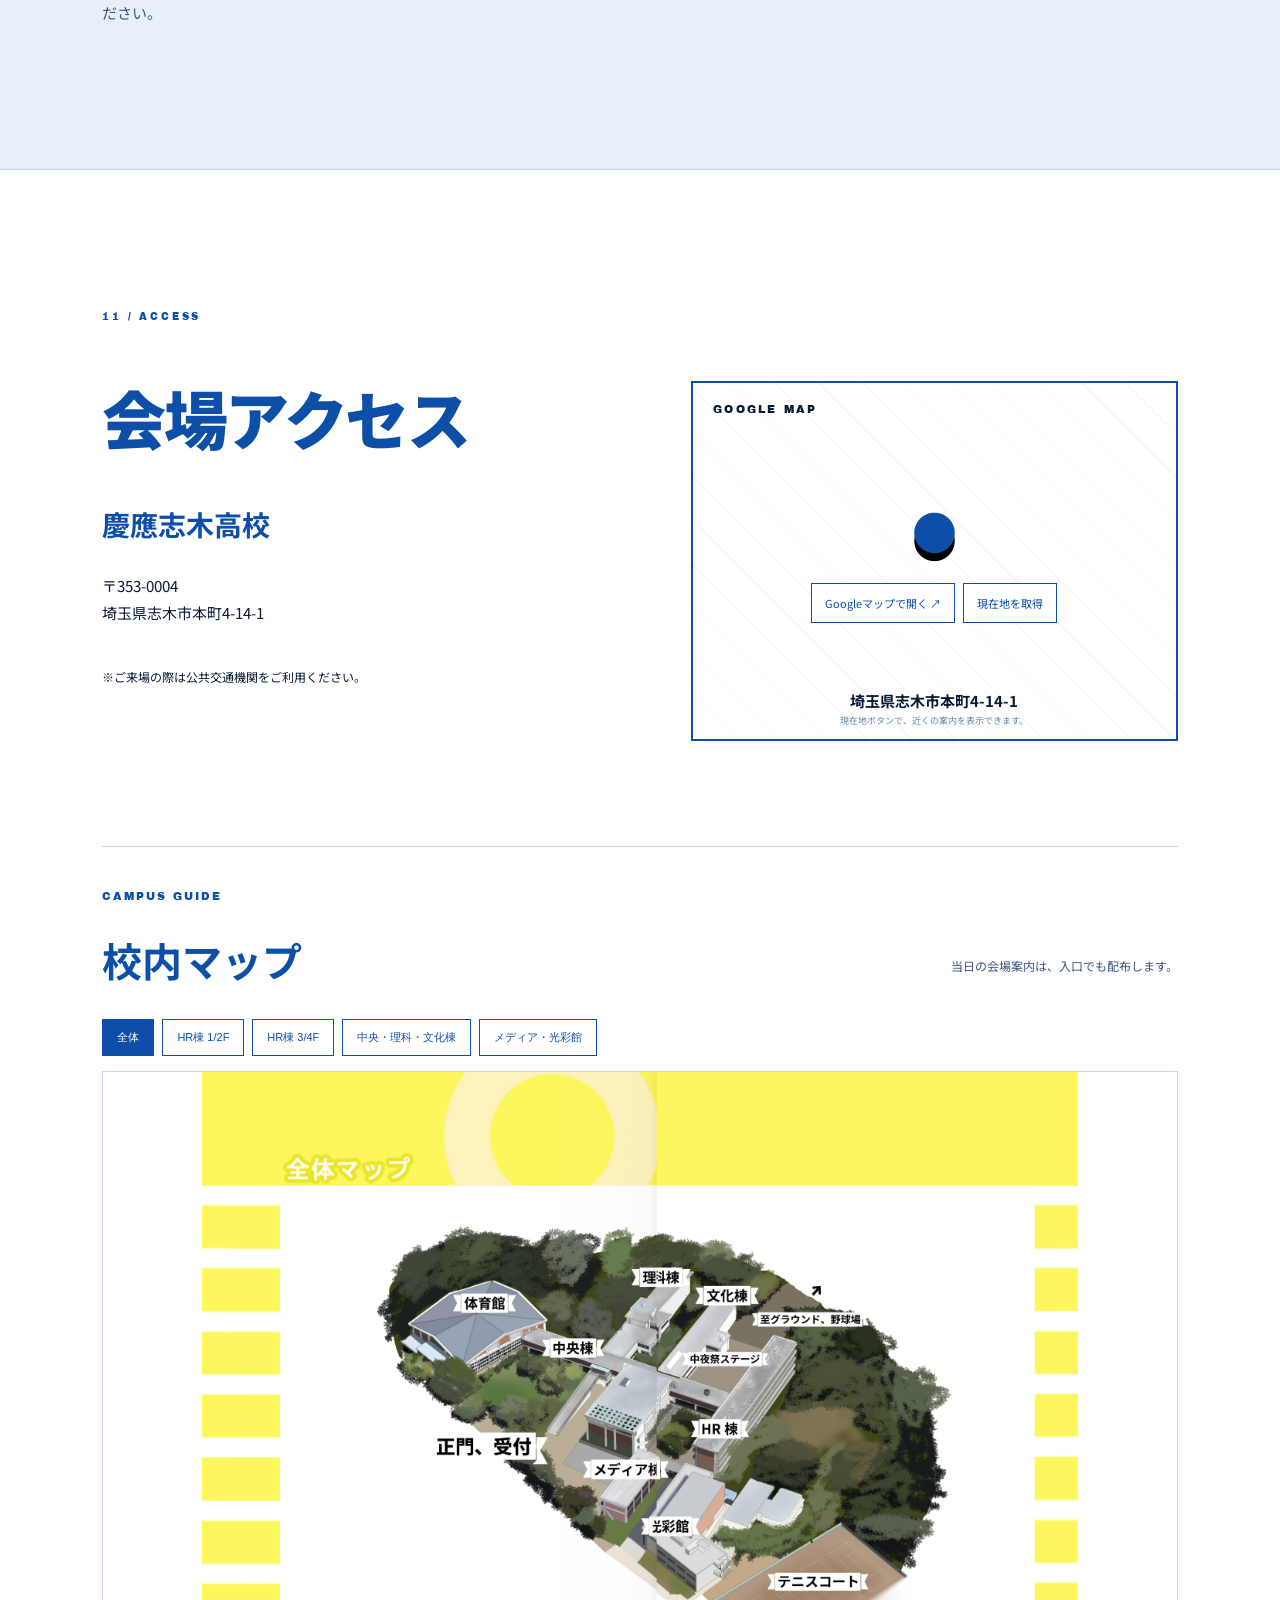
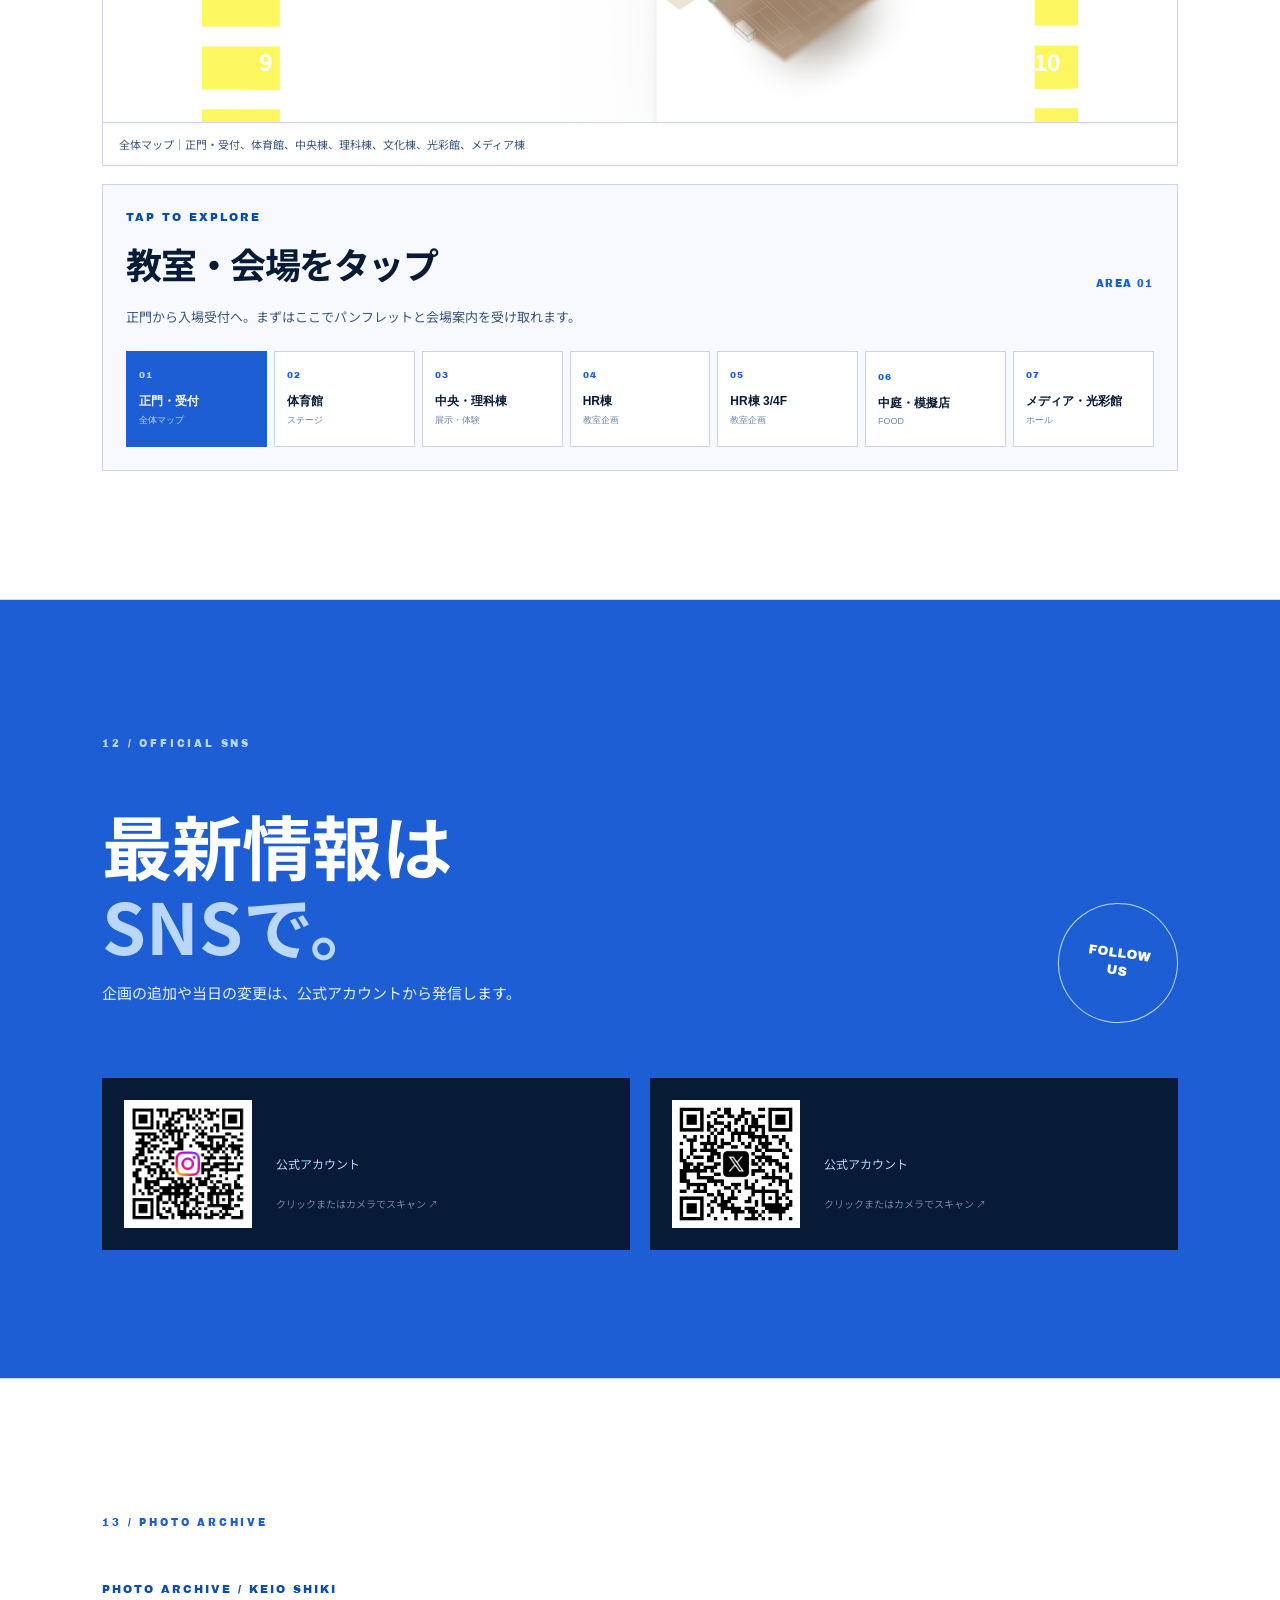
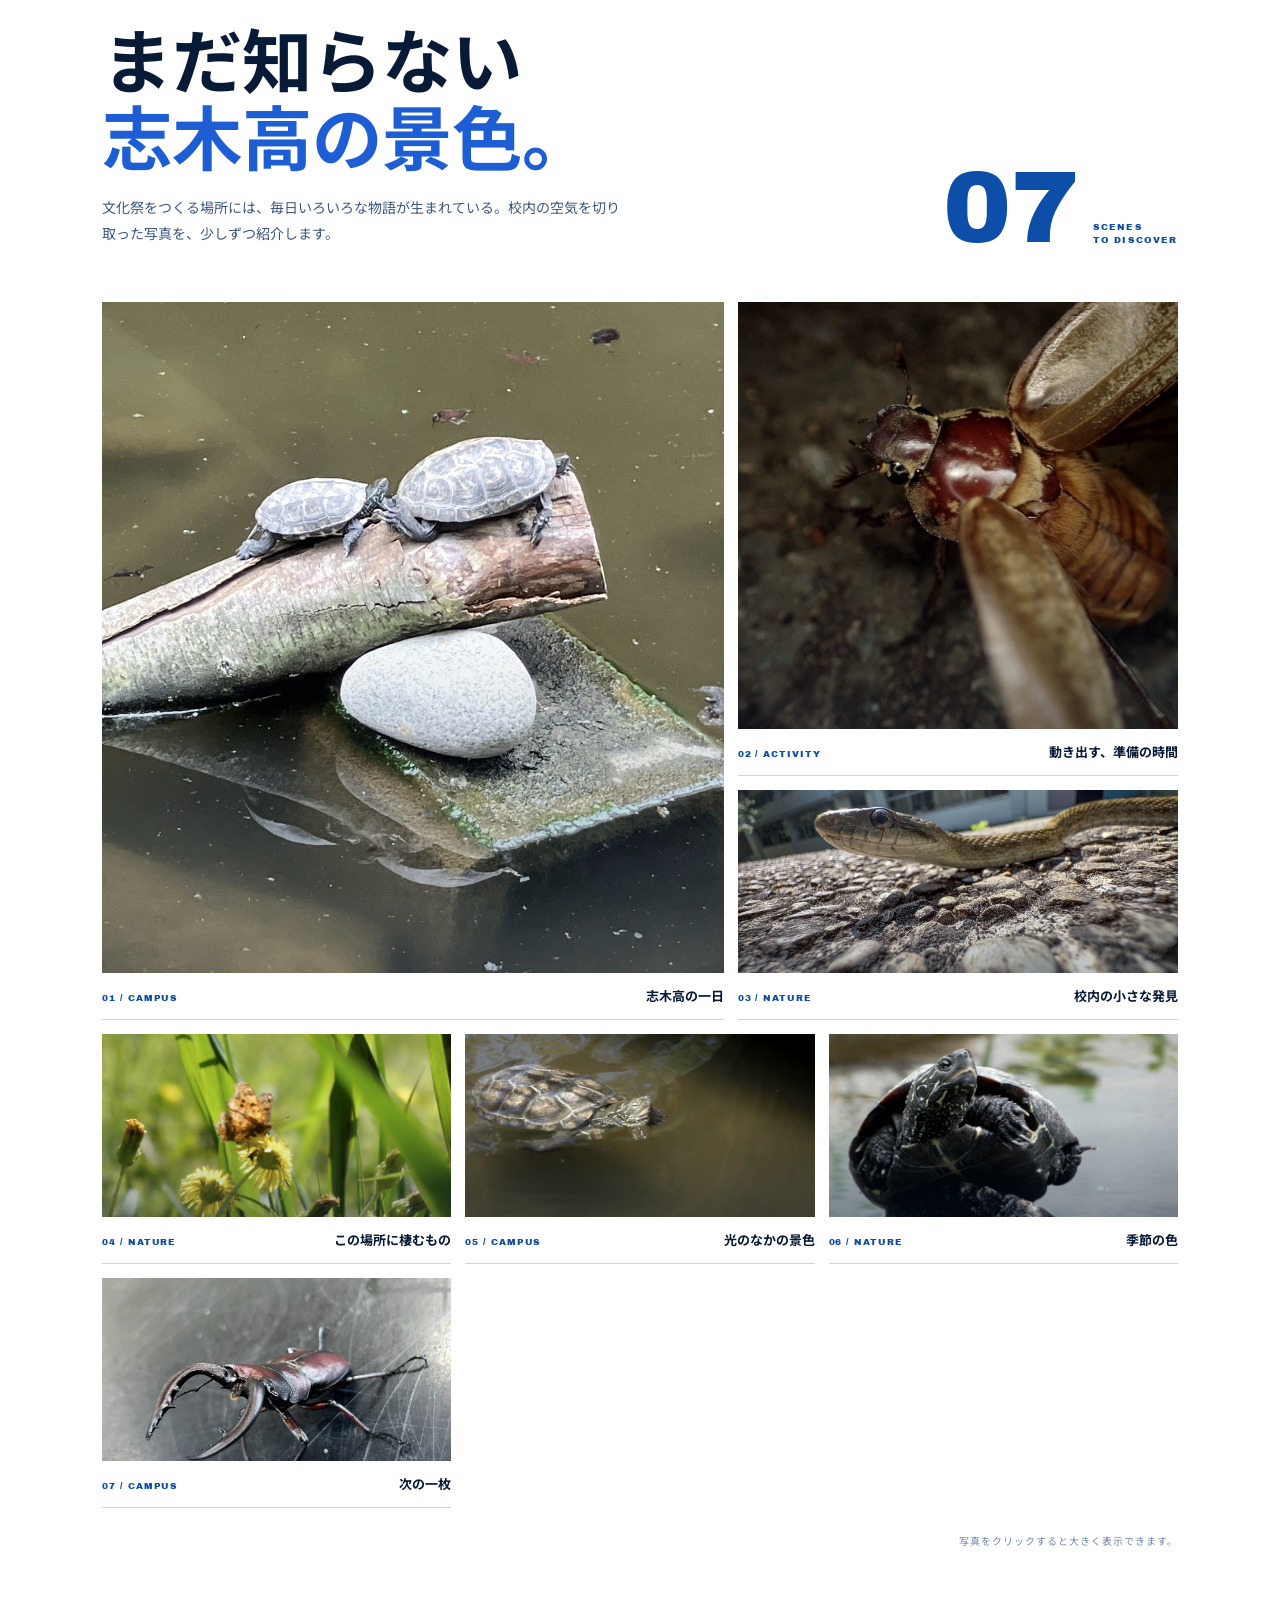
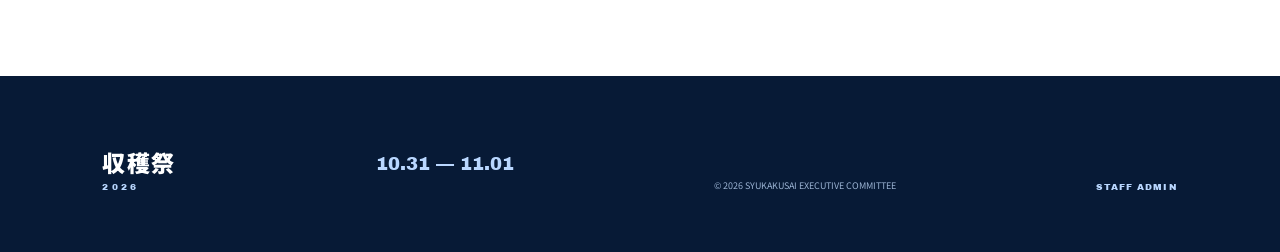
==== commit 70f0bdef: "Redesign harvest guide character profile" ====
--- a/index.html
+++ b/index.html
@@ -12,7 +12,7 @@
   <link href="https://fonts.googleapis.com/css2?family=Archivo+Black&family=Noto+Sans+JP:wght@400;600;700;900&display=swap" rel="stylesheet">
   <link rel="stylesheet" href="style.css?v=20260824">
   <link rel="stylesheet" href="logo.css?v=20260824-gallery">
-  <link rel="stylesheet" href="redesign.css?v=20260824-v2">
+  <link rel="stylesheet" href="redesign.css?v=20260824-v3">
 </head>
 <body>
   <div class="noise" aria-hidden="true"></div>
@@ -115,7 +115,14 @@
           <p>校内を駆け回る、収穫祭のマスコットキャラクター。会場で見かけたら、ぜひ一緒に写真を撮ってね。</p>
           <span class="character-stamp">79th<br><small>KEIO SHIKI</small></span>
         </div>
-        <figure class="character-art"><img src="0ff44c87a5c7293e2c27ab65f628452309627ec.jpg" alt="収穫祭ロゴに描かれたマスコットキャラクター" loading="lazy"></figure>
+        <div class="character-showcase">
+          <div class="character-showcase-head"><span>CHARACTER / 001</span><span>FIELD GUIDE</span></div>
+          <figure class="character-art">
+            <div class="character-portrait"><img src="0ff44c87a5c7293e2c27ab65f628452309627ec.jpg" alt="収穫祭のマスコットキャラクター" loading="lazy"></div>
+            <figcaption><span>HARVEST GUIDE</span><strong>会場で会おう。</strong></figcaption>
+          </figure>
+          <div class="character-showcase-foot"><img src="13391d591499bd351fd114454b225c2cb4a6a75.jpg" alt="79th Keio Shiki Harvest Fes" loading="lazy"><p>見つけたら、<br><em>#収穫祭</em> で投稿してね。</p></div>
+        </div>
       </div>
     </section>
 
--- a/redesign.css
+++ b/redesign.css
@@ -182,3 +182,36 @@
   .crowd-actions { align-items: stretch; flex-direction: column; gap: 10px; }
   .crowd-share, .crowd-actions .admin-link { width: 100%; text-align: center; }
 }
+
+/* Character profile card */
+.character { position: relative; }
+.character::before { content: "79"; position: absolute; top: 4%; right: -2%; color: transparent; -webkit-text-stroke: 1px #b9d7ff25; font: clamp(180px, 30vw, 460px) "Archivo Black"; line-height: .8; pointer-events: none; }
+.character-grid { position: relative; z-index: 1; grid-template-columns: minmax(260px, .72fr) minmax(0, 1.28fr); gap: clamp(40px, 8vw, 125px); }
+.character-showcase { width: min(100%, 690px); justify-self: end; padding: 23px 24px 20px; position: relative; }
+.character-showcase::before { content: ""; position: absolute; inset: 0 -10px -10px 0; border: 1px solid #b9d7ff55; pointer-events: none; }
+.character-showcase::after { content: ""; position: absolute; width: 95px; height: 95px; right: 14%; bottom: 20%; border: 1px solid #b9d7ff33; border-radius: 50%; pointer-events: none; }
+.character-showcase-head { display: flex; justify-content: space-between; gap: 16px; margin-bottom: 15px; color: var(--pale); font: 9px "Archivo Black"; letter-spacing: .16em; }
+.character-art { display: grid; grid-template-columns: minmax(0, 1fr) 175px; align-items: end; gap: 20px; margin: 0; position: relative; }
+.character-portrait { height: 500px; position: relative; overflow: hidden; background: var(--blue); clip-path: polygon(7% 0, 94% 4%, 100% 93%, 86% 100%, 4% 96%, 0 9%); box-shadow: 14px 14px 0 #b9d7ff; }
+.character-portrait::before { content: ""; position: absolute; z-index: 1; inset: 0; background: linear-gradient(145deg, #071a36aa 0%, transparent 45%, #071a36cc 100%); pointer-events: none; }
+.character-portrait::after { content: "HARVEST"; position: absolute; z-index: 2; right: 17px; bottom: 19px; color: #fff; font: 10px "Archivo Black"; letter-spacing: .2em; writing-mode: vertical-rl; opacity: .8; }
+.character-portrait img { display: block; width: 100%; height: 100%; object-fit: cover; object-position: 23% 27%; transform: scale(1.55); transform-origin: 23% 27%; filter: grayscale(.8) contrast(1.12) brightness(1.04); mix-blend-mode: normal; }
+.character-art figcaption { min-height: 150px; padding: 0 0 17px; border-bottom: 1px solid #b9d7ff55; color: #fff; }
+.character-art figcaption span { display: block; color: var(--pale); font: 9px "Archivo Black"; letter-spacing: .16em; }
+.character-art figcaption strong { display: block; margin-top: 21px; font-size: clamp(22px, 2.6vw, 36px); line-height: 1.35; letter-spacing: .04em; }
+.character-showcase-foot { display: flex; justify-content: space-between; align-items: center; gap: 18px; margin-top: 19px; position: relative; z-index: 1; }
+.character-showcase-foot img { width: 52px; height: 52px; object-fit: cover; border: 1px solid #b9d7ff88; border-radius: 50%; filter: grayscale(.5); }
+.character-showcase-foot p { margin: 0; color: #dbe8f8; font-size: 11px; line-height: 1.7; text-align: right; }
+.character-showcase-foot em { color: var(--pale); font-style: normal; font-weight: 700; }
+
+@media (max-width: 700px) {
+  .character-grid { grid-template-columns: 1fr; gap: 40px; }
+  .character-showcase { width: calc(100% - 10px); margin: 0 0 10px; padding: 18px 17px 17px; }
+  .character-showcase-head { font-size: 8px; }
+  .character-art { grid-template-columns: 1fr; gap: 20px; }
+  .character-portrait { height: min(118vw, 470px); box-shadow: 9px 9px 0 #b9d7ff; }
+  .character-portrait img { transform: scale(1.5); }
+  .character-art figcaption { min-height: 0; padding: 0 0 15px; }
+  .character-art figcaption strong { margin-top: 11px; font-size: 27px; }
+  .character-showcase-foot { margin-top: 15px; }
+}
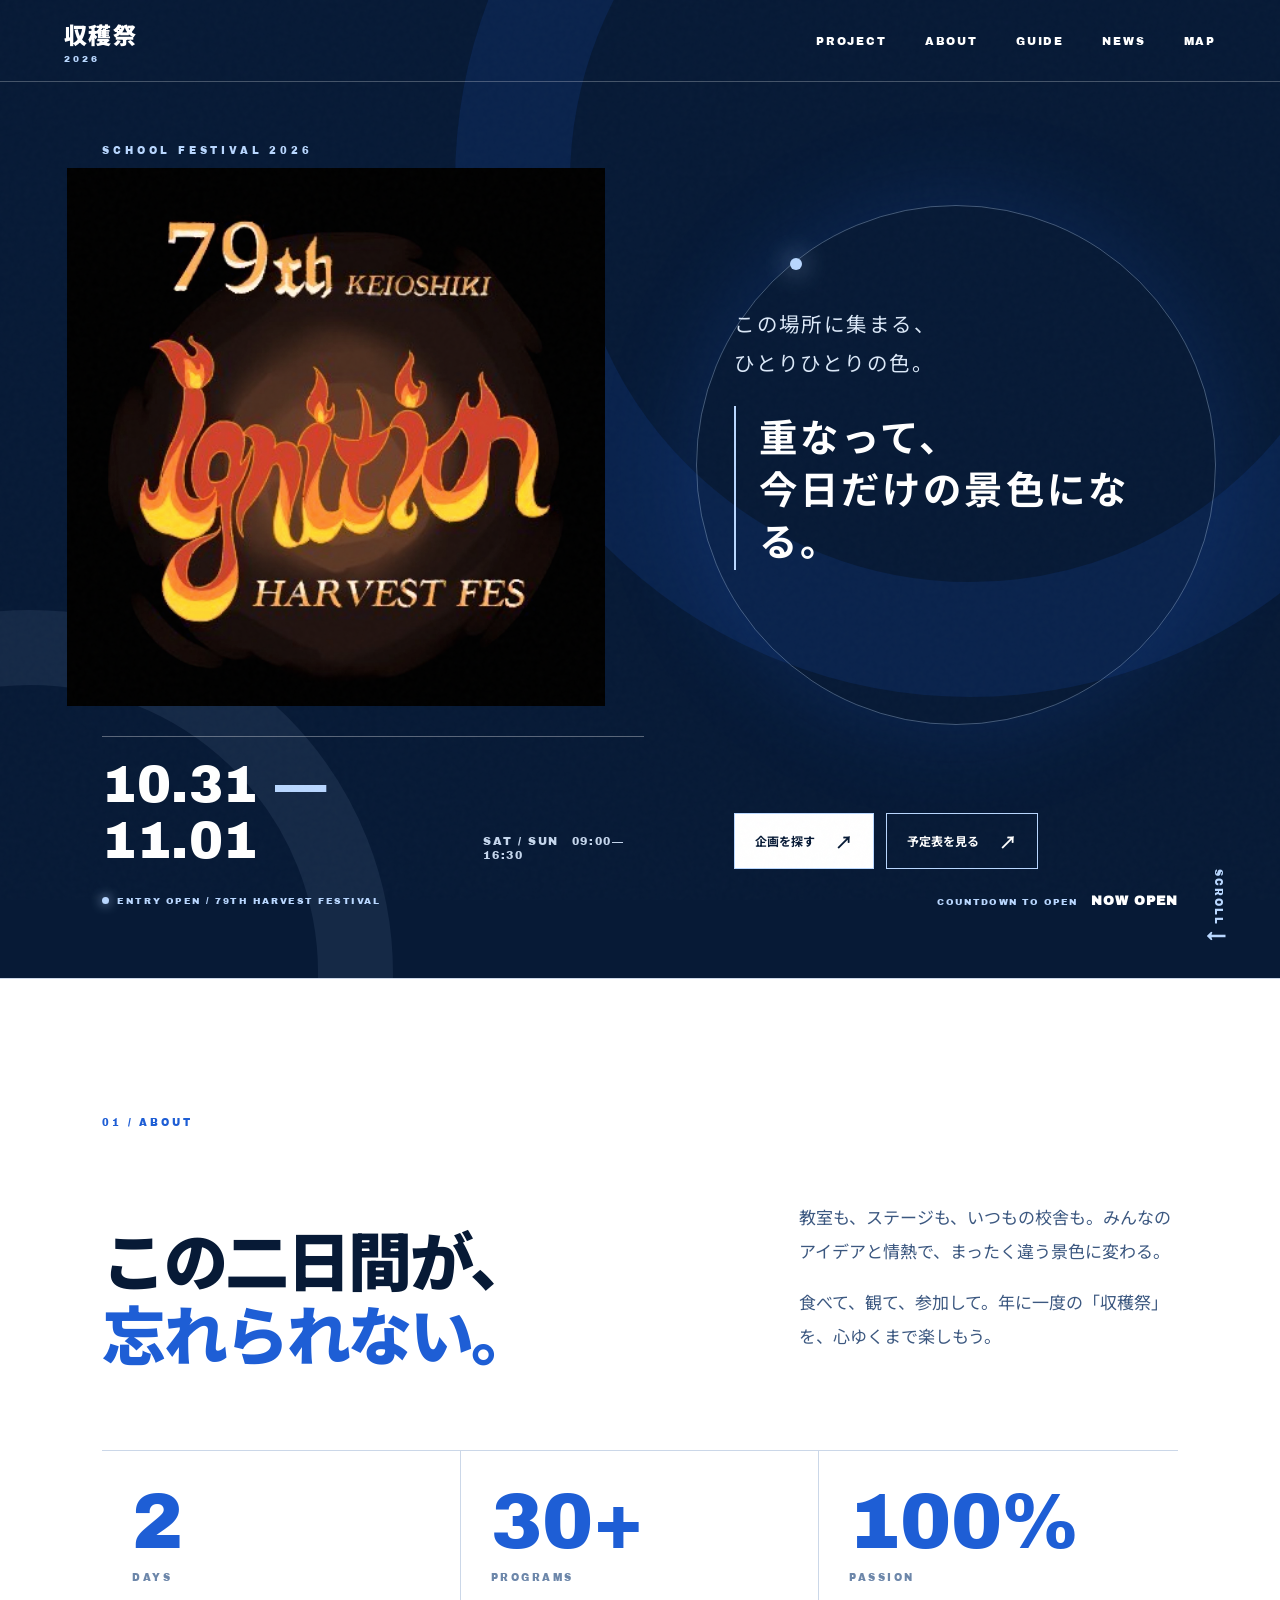
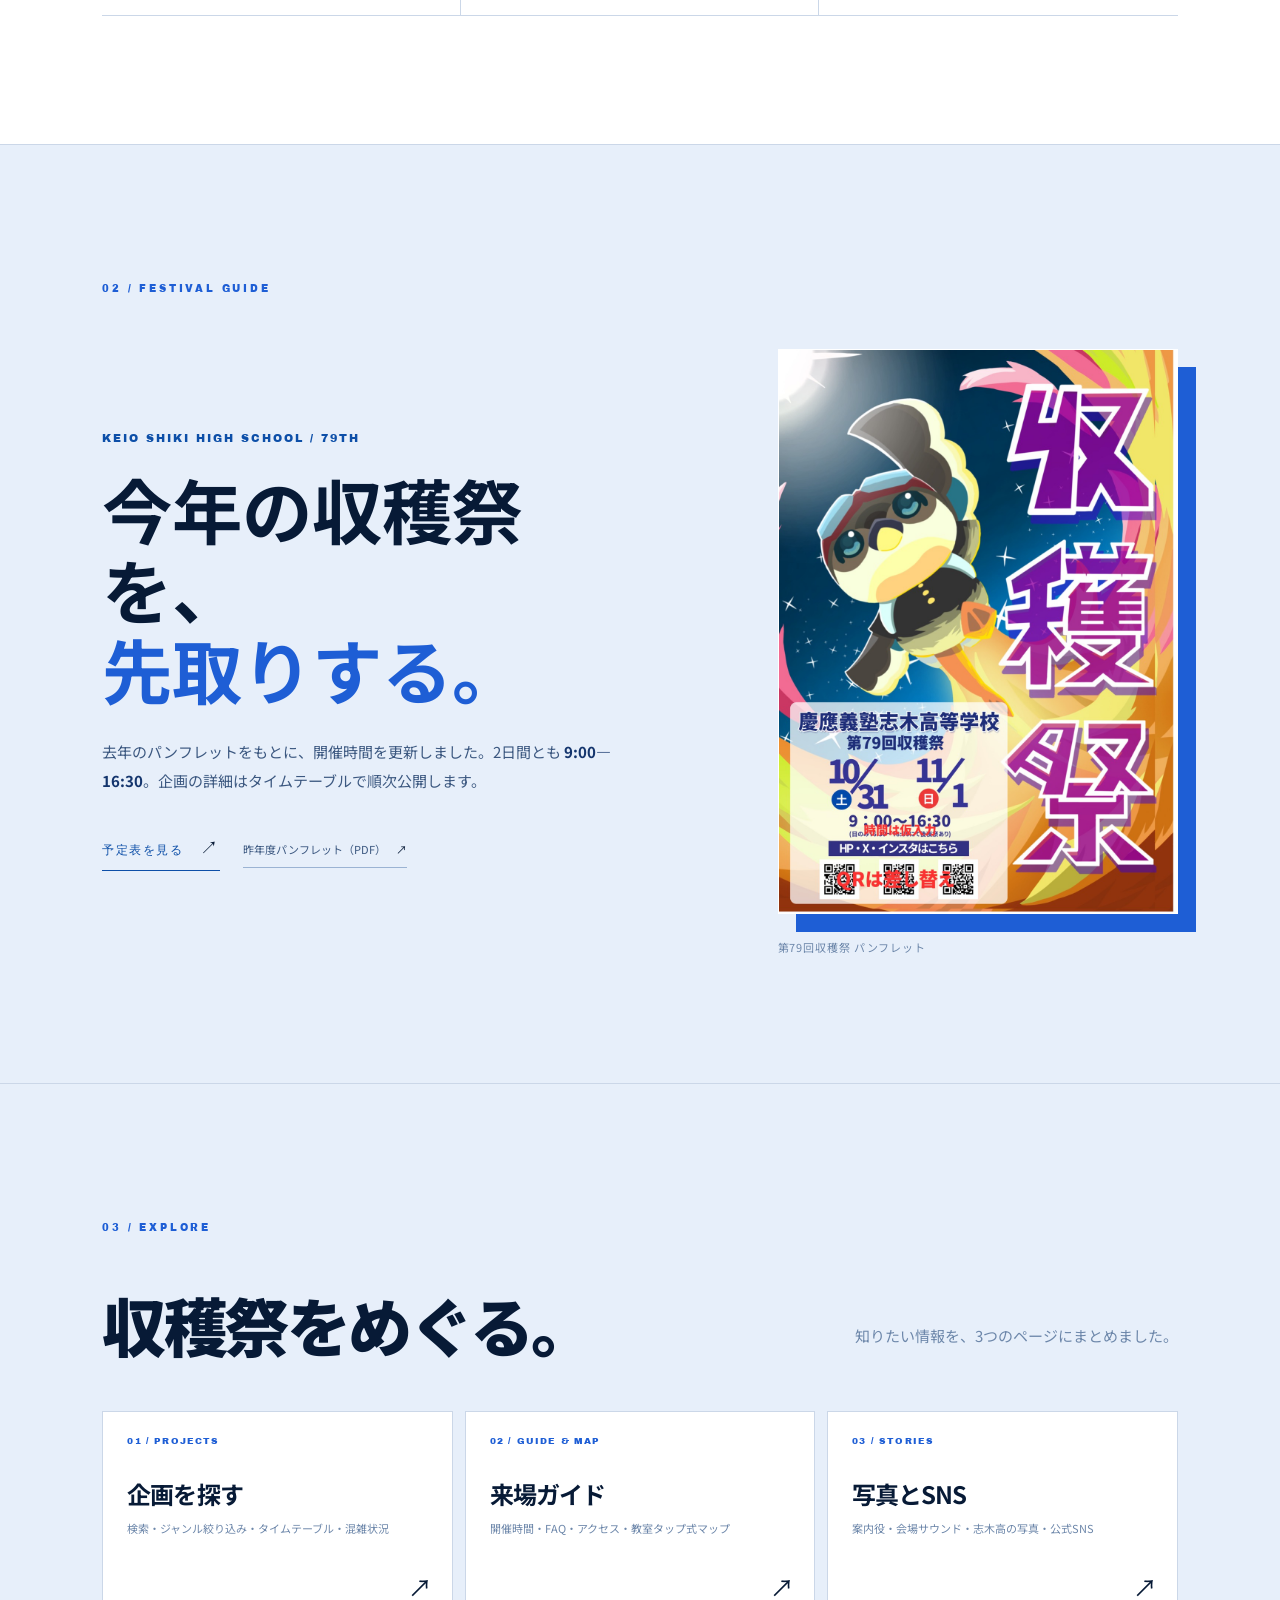
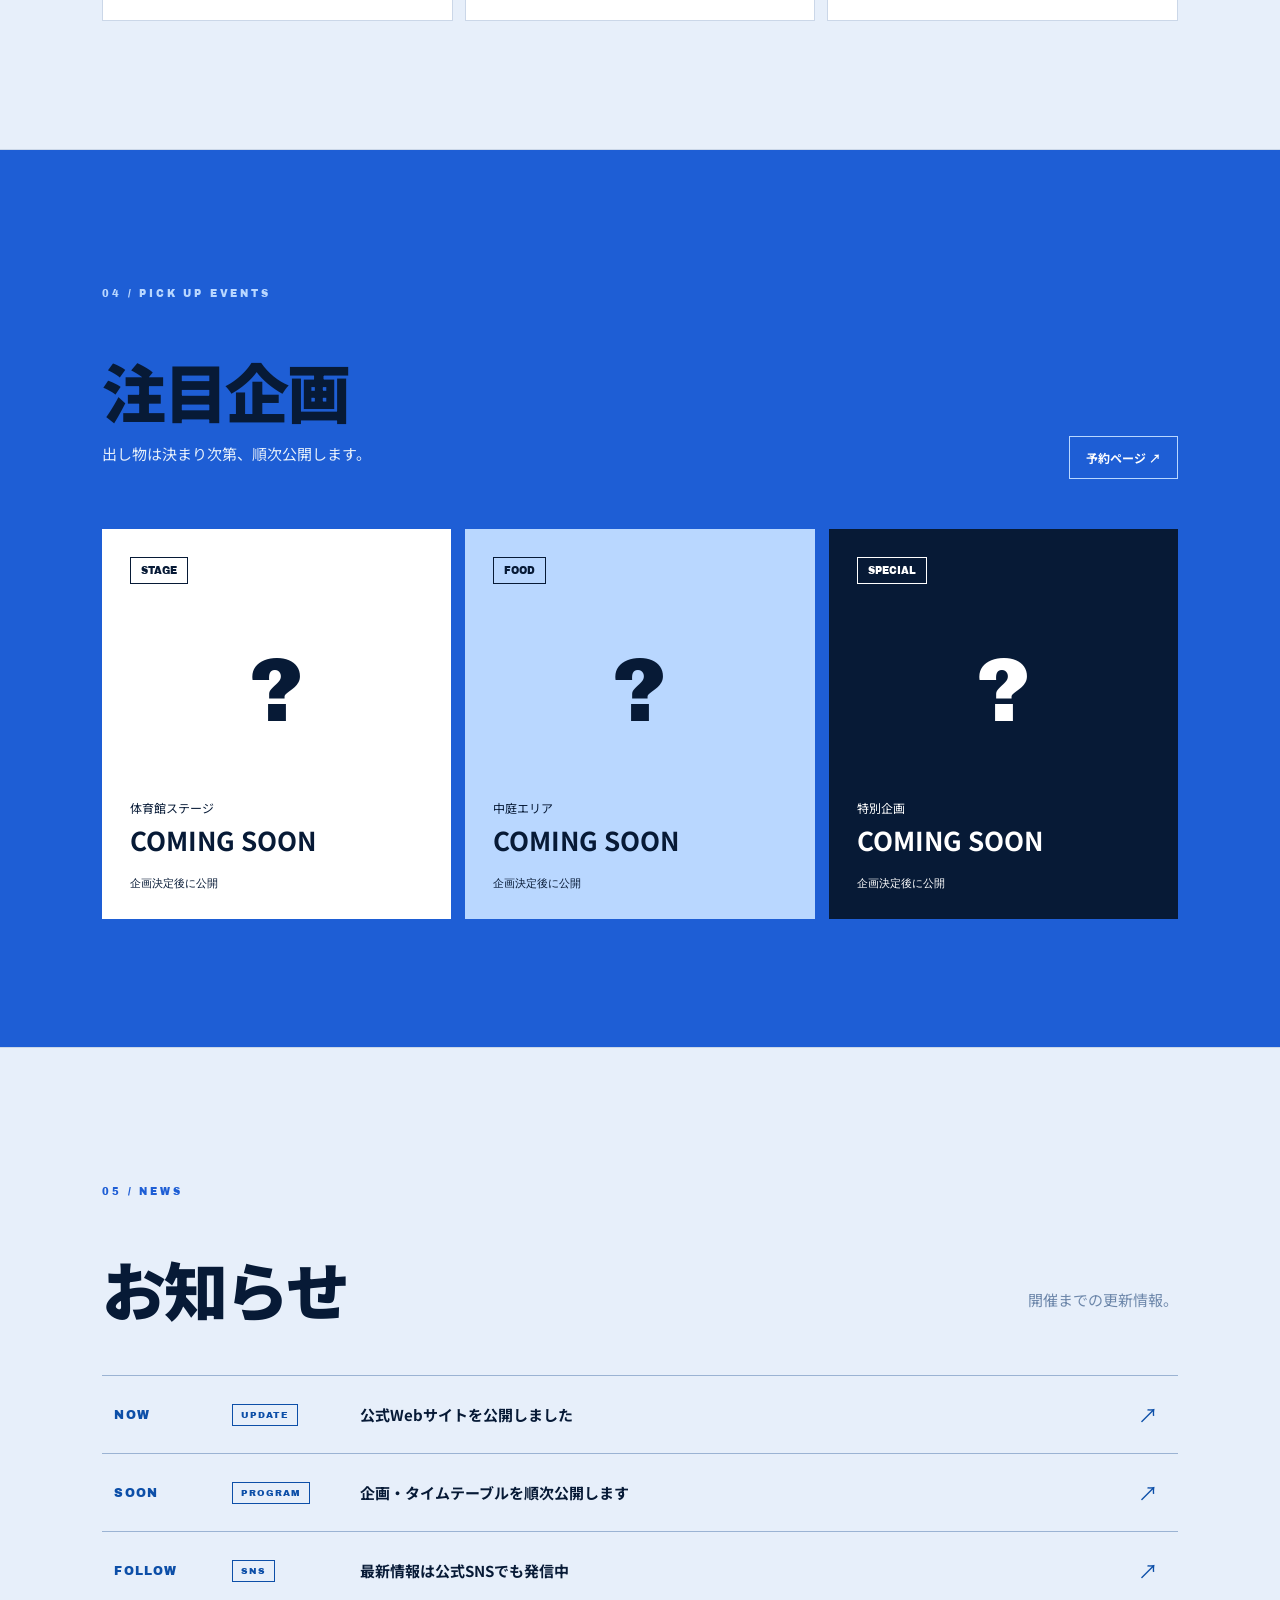
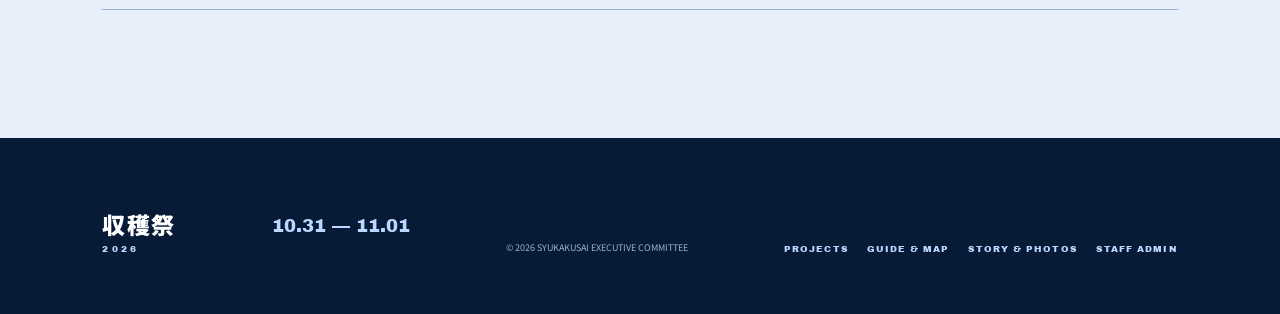
==== commit c134df2d: "Split festival site into focused visitor pages" ====
--- a/index.html
+++ b/index.html
@@ -12,7 +12,7 @@
   <link href="https://fonts.googleapis.com/css2?family=Archivo+Black&family=Noto+Sans+JP:wght@400;600;700;900&display=swap" rel="stylesheet">
   <link rel="stylesheet" href="style.css?v=20260824">
   <link rel="stylesheet" href="logo.css?v=20260824-gallery">
-  <link rel="stylesheet" href="redesign.css?v=20260824-v3">
+  <link rel="stylesheet" href="redesign.css?v=20260824-v4">
 </head>
 <body>
   <div class="noise" aria-hidden="true"></div>
@@ -20,7 +20,7 @@
     <a class="logo" href="#top" aria-label="収穫祭 トップ">収穫祭<span>2026</span></a>
     <button class="menu-button" aria-label="メニューを開く" aria-expanded="false"><span></span><span></span></button>
     <nav class="nav" aria-label="メインメニュー">
-      <a href="#projects">PROJECT</a><a href="#about">ABOUT</a><a href="#visitor-guide">GUIDE</a><a href="#news">NEWS</a><a href="#campus-map">MAP</a>
+      <a href="programs.html#projects">PROJECT</a><a href="#about">ABOUT</a><a href="venue.html#visitor-guide">GUIDE</a><a href="#news">NEWS</a><a href="venue.html#campus-map">MAP</a>
     </nav>
   </header>
 
@@ -35,7 +35,7 @@
         <strong>10.31 <i>—</i> 11.01</strong>
         <span>SAT / SUN　09:00—16:30</span>
       </div>
-      <div class="hero-actions"><a class="hero-button hero-button--primary" href="#projects">企画を探す <span>↗</span></a><a class="hero-button" href="#schedule">予定表を見る <span>↗</span></a></div>
+      <div class="hero-actions"><a class="hero-button hero-button--primary" href="programs.html#projects">企画を探す <span>↗</span></a><a class="hero-button" href="programs.html#schedule">予定表を見る <span>↗</span></a></div>
       <span class="hero-status"><i></i> ENTRY OPEN / 79TH HARVEST FESTIVAL</span>
       <div class="hero-countdown"><span>COUNTDOWN TO OPEN</span><strong id="countdown">-- DAYS --:--:--</strong></div>
       <a class="scroll" href="#about">SCROLL <span>↓</span></a>
@@ -64,35 +64,20 @@
           <p class="eyebrow">KEIO SHIKI HIGH SCHOOL / 79TH</p>
           <h2>今年の収穫祭を、<br><em>先取りする。</em></h2>
           <p>去年のパンフレットをもとに、開催時間を更新しました。2日間とも<strong> 9:00—16:30</strong>。企画の詳細はタイムテーブルで順次公開します。</p>
-          <a class="text-link" href="#schedule">予定表を見る <span>↗</span></a>
+          <a class="text-link" href="programs.html#schedule">予定表を見る <span>↗</span></a>
           <a class="archive-link" href="2025年度収穫祭パンフレット (2).pdf" target="_blank" rel="noopener">昨年度パンフレット（PDF） <span>↗</span></a>
         </div>
         <figure class="brochure"><img src="0ff44c87a5c7293e2c27ab65f628452309627ec.jpg" alt="第79回収穫祭 パンフレット" loading="lazy"><figcaption>第79回収穫祭 パンフレット</figcaption></figure>
       </div>
     </section>
 
-    <section class="section projects" id="projects">
-      <p class="section-number">03 / PROJECT</p>
-      <div class="section-heading"><h2>企画を探す</h2><p>気になる入口から、収穫祭をめぐろう。</p></div>
-      <div class="project-links">
-        <a class="project-link" href="#events"><span>01</span><strong>SEARCH</strong><small>注目企画から探す</small><b>↗</b></a>
-        <a class="project-link" href="#campus-map"><span>02</span><strong>MAP</strong><small>校内マップとアクセスを見る</small><b>↗</b></a>
-        <a class="project-link" href="#schedule"><span>03</span><strong>TIMETABLE</strong><small>ステージの時間を確認</small><b>↗</b></a>
-        <a class="project-link" href="#news"><span>04</span><strong>NEWS</strong><small>最新のお知らせを見る</small><b>↗</b></a>
-      </div>
-      <div class="project-browser" aria-labelledby="project-browser-title">
-        <div class="browser-head"><div><p class="eyebrow">PROJECT FINDER</p><h3 id="project-browser-title">企画を絞り込む</h3></div><p id="project-count" class="browser-count">8 PROJECTS</p></div>
-        <div class="browser-tools"><label class="project-search"><span>KEYWORD</span><input id="project-search" type="search" placeholder="企画名・場所で検索" autocomplete="off"></label><div class="project-filters" role="group" aria-label="企画ジャンル"><button class="project-filter active" data-filter="all" type="button">ALL</button><button class="project-filter" data-filter="stage" type="button">STAGE</button><button class="project-filter" data-filter="food" type="button">FOOD</button><button class="project-filter" data-filter="exhibition" type="button">EXHIBITION</button><button class="project-filter" data-filter="experience" type="button">EXPERIENCE</button></div></div>
-        <div class="project-results" id="project-results">
-          <article class="project-result" data-category="stage" data-search="ステージ 体育館"><span>STAGE / 01</span><h4>ステージ企画</h4><p>体育館</p><b>COMING SOON</b></article>
-          <article class="project-result" data-category="food" data-search="模擬店 中庭 フード"><span>FOOD / 02</span><h4>模擬店・フード</h4><p>中庭エリア</p><b>COMING SOON</b></article>
-          <article class="project-result" data-category="exhibition" data-search="展示 HR棟 教室"><span>EXHIBITION / 03</span><h4>教室展示</h4><p>HR棟・各教室</p><b>COMING SOON</b></article>
-          <article class="project-result" data-category="experience" data-search="体験 ワークショップ 中央棟"><span>EXPERIENCE / 04</span><h4>体験・ワークショップ</h4><p>中央棟</p><b>COMING SOON</b></article>
-          <article class="project-result" data-category="stage" data-search="後夜祭 特別 ステージ"><span>STAGE / 05</span><h4>特別ステージ</h4><p>中夜祭ステージ</p><b>COMING SOON</b></article>
-          <article class="project-result" data-category="exhibition" data-search="部活 研究 展示 理科棟"><span>EXHIBITION / 06</span><h4>部活・研究発表</h4><p>理科棟</p><b>COMING SOON</b></article>
-          <article class="project-result" data-category="food" data-search="ドリンク キッチンカー 飲食"><span>FOOD / 07</span><h4>ドリンク・キッチンカー</h4><p>ピロティ周辺</p><b>COMING SOON</b></article>
-          <article class="project-result" data-category="experience" data-search="ゲーム 参加 光彩館"><span>EXPERIENCE / 08</span><h4>参加型ゲーム</h4><p>光彩館</p><b>COMING SOON</b></article>
-        </div><p class="project-empty" id="project-empty" hidden>条件に一致する企画はありません。</p>
+    <section class="section page-hubs" id="explore">
+      <p class="section-number">03 / EXPLORE</p>
+      <div class="section-heading"><h2>収穫祭をめぐる。</h2><p>知りたい情報を、3つのページにまとめました。</p></div>
+      <div class="hub-grid">
+        <a class="hub-card" href="programs.html#projects"><span>01 / PROJECTS</span><h3>企画を探す</h3><small>検索・ジャンル絞り込み・タイムテーブル・混雑状況</small><b>↗</b></a>
+        <a class="hub-card" href="venue.html#visitor-guide"><span>02 / GUIDE &amp; MAP</span><h3>来場ガイド</h3><small>開催時間・FAQ・アクセス・教室タップ式マップ</small><b>↗</b></a>
+        <a class="hub-card" href="stories.html#character"><span>03 / STORIES</span><h3>写真とSNS</h3><small>案内役・会場サウンド・志木高の写真・公式SNS</small><b>↗</b></a>
       </div>
     </section>
 
@@ -106,143 +91,19 @@
       </div>
     </section>
 
-    <section class="section character" id="character">
-      <p class="section-number">05 / OFFICIAL CHARACTER</p>
-      <div class="character-grid">
-        <div class="character-copy">
-          <p class="eyebrow">MEET THE HARVEST GUIDE</p>
-          <h2>収穫祭の<br><em>案内役。</em></h2>
-          <p>校内を駆け回る、収穫祭のマスコットキャラクター。会場で見かけたら、ぜひ一緒に写真を撮ってね。</p>
-          <span class="character-stamp">79th<br><small>KEIO SHIKI</small></span>
-        </div>
-        <div class="character-showcase">
-          <div class="character-showcase-head"><span>CHARACTER / 001</span><span>FIELD GUIDE</span></div>
-          <figure class="character-art">
-            <div class="character-portrait"><img src="0ff44c87a5c7293e2c27ab65f628452309627ec.jpg" alt="収穫祭のマスコットキャラクター" loading="lazy"></div>
-            <figcaption><span>HARVEST GUIDE</span><strong>会場で会おう。</strong></figcaption>
-          </figure>
-          <div class="character-showcase-foot"><img src="13391d591499bd351fd114454b225c2cb4a6a75.jpg" alt="79th Keio Shiki Harvest Fes" loading="lazy"><p>見つけたら、<br><em>#収穫祭</em> で投稿してね。</p></div>
-        </div>
+    <section class="section news" id="news">
+      <p class="section-number">05 / NEWS</p>
+      <div class="section-heading"><h2>お知らせ</h2><p>開催までの更新情報。</p></div>
+      <div class="news-list">
+        <a href="venue.html#visitor-guide"><time>NOW</time><span class="news-tag">UPDATE</span><strong>公式Webサイトを公開しました</strong><b>↗</b></a>
+        <a href="programs.html#schedule"><time>SOON</time><span class="news-tag">PROGRAM</span><strong>企画・タイムテーブルを順次公開します</strong><b>↗</b></a>
+        <a href="stories.html#sns"><time>FOLLOW</time><span class="news-tag">SNS</span><strong>最新情報は公式SNSでも発信中</strong><b>↗</b></a>
       </div>
     </section>
 
-    <section class="section schedule" id="schedule">
-      <p class="section-number">06 / TIME TABLE</p>
-      <div class="section-heading"><h2>タイムテーブル</h2><p>時間は変更になる場合があります。</p></div>
-      <div class="tabs" role="tablist"><button class="tab active" data-day="day1">10.31 SAT</button><button class="tab" data-day="day2">11.01 SUN</button></div>
-      <div class="timeline active" id="day1">
-        <div><time>09:00</time><span>正門</span><strong>OPENING</strong></div>
-        <div><time>—</time><span>STAGE</span><strong>COMING SOON</strong></div>
-        <div><time>—</time><span>FOOD</span><strong>COMING SOON</strong></div>
-        <div><time>—</time><span>EVENT</span><strong>COMING SOON</strong></div>
-        <div><time>16:30</time><span>全エリア</span><strong>CLOSING</strong></div>
-      </div>
-      <div class="timeline" id="day2">
-        <div><time>09:00</time><span>全エリア</span><strong>DAY 2 START</strong></div>
-        <div><time>—</time><span>STAGE</span><strong>COMING SOON</strong></div>
-        <div><time>—</time><span>FOOD</span><strong>COMING SOON</strong></div>
-        <div><time>—</time><span>EVENT</span><strong>COMING SOON</strong></div>
-        <div><time>16:30</time><span>正門</span><strong>CLOSING</strong></div>
-      </div>
-    </section>
-
-    <section class="section news" id="news">
-      <p class="section-number">07 / NEWS</p>
-      <div class="section-heading"><h2>お知らせ</h2><p>開催までの更新情報。</p></div>
-      <div class="news-list">
-        <a href="#guide"><time>NOW</time><span class="news-tag">UPDATE</span><strong>公式Webサイトを公開しました</strong><b>↗</b></a>
-        <a href="#schedule"><time>SOON</time><span class="news-tag">PROGRAM</span><strong>企画・タイムテーブルを順次公開します</strong><b>↗</b></a>
-        <a href="#sns"><time>FOLLOW</time><span class="news-tag">SNS</span><strong>最新情報は公式SNSでも発信中</strong><b>↗</b></a>
-      </div>
-    </section>
-
-    <section class="section visitor-guide" id="visitor-guide">
-      <p class="section-number">08 / VISITOR GUIDE</p>
-      <div class="section-heading"><h2>来場ガイド</h2><p>当日を楽しむために。</p></div>
-      <div class="guide-cards">
-        <article><span>01 / HOURS</span><h3>開催時間</h3><p>10.31 SAT — 11.01 SUN<br><strong>9:00 — 16:30</strong></p></article>
-        <article><span>02 / ACCESS</span><h3>アクセス</h3><p>慶應志木高校へは公共交通機関をご利用ください。住所と校内マップはアクセス欄で確認できます。</p></article>
-        <article><span>03 / CHECK</span><h3>来場前の確認</h3><p>企画・予約・混雑状況の最新情報は、このサイトと公式SNSで順次お知らせします。</p></article>
-      </div>
-      <div class="faq-list">
-        <details><summary>予約が必要な企画はありますか？</summary><p>企画内容が決まり次第、予約ページで案内します。現在は準備中です。</p></details>
-        <details><summary>雨天時や企画変更はどこで確認できますか？</summary><p>公式サイトのお知らせと公式SNSで最新情報を案内します。</p></details>
-        <details><summary>校内で写真を撮っても大丈夫ですか？</summary><p>他の来場者や生徒が写り込む場合は、本人の許可と当日の学校案内に従ってください。</p></details>
-      </div>
-    </section>
-
-    <section class="section live-info" id="weather">
-      <p class="section-number">09 / LIVE INFO</p>
-      <div class="live-grid">
-        <div class="weather-panel"><div class="section-heading"><div><p class="eyebrow">WEATHER FORECAST</p><h2>当日の天気</h2></div><span class="live-badge">AUTO UPDATE</span></div><p class="live-note">開催日が近づくと、志木市の予報を自動で表示します。</p><div class="weather-days"><div class="weather-day" id="weather-day1"><strong>10.31 SAT</strong><span>予報を読み込み中…</span></div><div class="weather-day" id="weather-day2"><strong>11.01 SUN</strong><span>予報を読み込み中…</span></div></div></div>
-        <div class="crowd-panel" id="crowd"><div class="section-heading"><div><p class="eyebrow">CROWD STATUS</p><h2>混雑状況</h2></div><span class="live-badge">ON THE DAY</span></div><p class="live-note"><span id="crowd-source">会場スタッフの更新に合わせて表示します。</span></p><div class="crowd-list"><div data-crowd-key="gate"><span class="crowd-dot"></span><strong>正門・受付</strong><b>COMING SOON</b></div><div data-crowd-key="gym"><span class="crowd-dot"></span><strong>体育館</strong><b>COMING SOON</b></div><div data-crowd-key="yard"><span class="crowd-dot"></span><strong>中庭・模擬店</strong><b>COMING SOON</b></div></div><div class="crowd-actions"><button class="crowd-share" id="share-crowd-public" type="button">混雑状況を共有 ↗</button><a class="admin-link" href="admin.html">スタッフ管理画面を開く ↗</a></div></div>
-      </div>
-    </section>
-
-    <section class="section music" id="music">
-      <p class="section-number">10 / SOUNDTRACK</p>
-      <div class="music-box"><div><p class="eyebrow">HARVEST SOUND</p><h2>会場の音を、<br><em>先に聴く。</em></h2><p>準備中の音源・会場映像を公開します。再生ボタンを押してお楽しみください。</p></div><div class="audio-player"><span>OFFICIAL SOUNDTRACK / 79TH</span><audio controls preload="metadata"><source src="808666598.006966.mp4" type="video/mp4">お使いのブラウザは音声再生に対応していません。</audio><small>再生にはユーザー操作が必要です。</small></div></div>
-    </section>
-
-    <section class="section access" id="access">
-      <p class="section-number">11 / ACCESS</p>
-      <div class="access-box">
-        <div><h2>会場アクセス</h2><h3>慶應志木高校</h3><p>〒353-0004<br>埼玉県志木市本町4-14-1</p><p class="note">※ご来場の際は公共交通機関をご利用ください。</p></div>
-        <div class="map" id="google-map-card"><span>GOOGLE MAP</span><div class="pin">●</div><span id="user-location-dot" aria-hidden="true"></span><p>埼玉県志木市本町4-14-1</p><div class="map-actions"><a href="https://www.google.com/maps/search/?api=1&amp;query=慶應義塾志木高等学校" target="_blank" rel="noopener">Googleマップで開く ↗</a><button id="locate-me" type="button">現在地を取得</button></div><small id="location-status">現在地ボタンで、近くの案内を表示できます。</small></div>
-      </div>
-      <div class="campus-map" id="campus-map">
-        <div class="campus-map-heading"><div><p class="eyebrow">CAMPUS GUIDE</p><h3>校内マップ</h3></div><p>当日の会場案内は、入口でも配布します。</p></div>
-        <div class="map-tabs" role="tablist"><button class="map-tab active" data-map="map-all">全体</button><button class="map-tab" data-map="map-hr">HR棟 1/2F</button><button class="map-tab" data-map="map-hr34">HR棟 3/4F</button><button class="map-tab" data-map="map-central">中央・理科・文化棟</button><button class="map-tab" data-map="map-media">メディア・光彩館</button></div>
-        <div class="map-views">
-          <figure class="map-view active" id="map-all"><img src="スクリーンショット 2026-08-24 15.55.22.png" alt="慶應志木高校 校内全体マップ" loading="lazy"><figcaption>全体マップ｜正門・受付、体育館、中央棟、理科棟、文化棟、光彩館、メディア棟</figcaption></figure>
-          <figure class="map-view" id="map-hr"><img src="スクリーンショット 2026-08-24 15.55.13.png" alt="HR棟 1階・2階マップ" loading="lazy"><figcaption>HR棟 1階・2階｜教室企画</figcaption></figure>
-          <figure class="map-view" id="map-hr34"><img src="スクリーンショット 2026-08-24 15.55.34.png" alt="HR棟 3階・4階マップ" loading="lazy"><figcaption>HR棟 3階・4階｜教室企画</figcaption></figure>
-          <figure class="map-view" id="map-central"><img src="スクリーンショット 2026-08-24 15.55.28.png" alt="中央棟・理科棟・文化棟マップ" loading="lazy"><figcaption>中央棟・理科棟・文化棟｜展示・飲食スペース</figcaption></figure>
-          <figure class="map-view" id="map-media"><img src="スクリーンショット 2026-08-24 15.55.39.png" alt="メディア棟・光彩館マップ" loading="lazy"><figcaption>メディア棟・光彩館｜ホールイベント</figcaption></figure>
-        </div>
-        <div class="room-picker" aria-labelledby="room-picker-title">
-          <div class="room-picker-head"><div><p class="eyebrow">TAP TO EXPLORE</p><h4 id="room-picker-title">教室・会場をタップ</h4></div><span id="room-number">AREA 01</span></div>
-          <p id="room-description">正門から入場受付へ。まずはここでパンフレットと会場案内を受け取れます。</p>
-          <div class="room-buttons" role="group" aria-label="会場エリアを選択">
-            <button class="room-button active" type="button" data-room="gate" data-map-target="map-all"><span>01</span><strong>正門・受付</strong><small>全体マップ</small></button>
-            <button class="room-button" type="button" data-room="gym" data-map-target="map-all"><span>02</span><strong>体育館</strong><small>ステージ</small></button>
-            <button class="room-button" type="button" data-room="central" data-map-target="map-central"><span>03</span><strong>中央・理科棟</strong><small>展示・体験</small></button>
-            <button class="room-button" type="button" data-room="hr" data-map-target="map-hr"><span>04</span><strong>HR棟</strong><small>教室企画</small></button>
-            <button class="room-button" type="button" data-room="hr34" data-map-target="map-hr34"><span>05</span><strong>HR棟 3/4F</strong><small>教室企画</small></button>
-            <button class="room-button" type="button" data-room="yard" data-map-target="map-all"><span>06</span><strong>中庭・模擬店</strong><small>FOOD</small></button>
-            <button class="room-button" type="button" data-room="media" data-map-target="map-media"><span>07</span><strong>メディア・光彩館</strong><small>ホール</small></button>
-          </div>
-        </div>
-      </div>
-    </section>
-
-    <section class="section sns" id="sns">
-      <p class="section-number">12 / OFFICIAL SNS</p>
-      <div class="sns-heading"><div><h2>最新情報は<br><em>SNSで。</em></h2><p>企画の追加や当日の変更は、公式アカウントから発信します。</p></div><span class="sns-mark">FOLLOW<br>US</span></div>
-      <div class="sns-grid">
-        <a class="sns-card" href="https://t.co/VGHBjfhvyd" target="_blank" rel="noopener"><img src="125452b149d7cbe08fa4e80bee127008cc4b0ac.jpg" alt="収穫祭 公式Instagram QRコード" loading="lazy"><div><strong>Instagram</strong><span>公式アカウント</span><small>クリックまたはカメラでスキャン ↗</small></div></a>
-        <a class="sns-card" href="https://x.com/KeioS_harvestF" target="_blank" rel="noopener"><img src="c1fd83ce2f378033183677479552a0353f20882.jpg" alt="収穫祭 公式X QRコード" loading="lazy"><div><strong>X / 旧Twitter</strong><span>公式アカウント</span><small>クリックまたはカメラでスキャン ↗</small></div></a>
-      </div>
-    </section>
-
-    <section class="section gallery" id="gallery">
-      <p class="section-number">13 / PHOTO ARCHIVE</p>
-      <div class="gallery-intro"><div><p class="eyebrow">PHOTO ARCHIVE / KEIO SHIKI</p><h2>まだ知らない<br><em>志木高の景色。</em></h2><p>文化祭をつくる場所には、毎日いろいろな物語が生まれている。校内の空気を切り取った写真を、少しずつ紹介します。</p></div><div class="gallery-count"><strong>07</strong><span>SCENES<br>TO DISCOVER</span></div></div>
-      <div class="gallery-grid">
-        <figure class="gallery-card gallery-card--feature"><button type="button" data-photo="0" aria-label="写真を拡大：志木高の一日"><img src="LINE_ALBUM_志木高写真_260824_1.jpg" alt="教室で語りかける生徒" loading="lazy"><span class="gallery-zoom">VIEW ↗</span></button><figcaption><span>01 / CAMPUS</span><strong>志木高の一日</strong></figcaption></figure>
-        <figure class="gallery-card"><button type="button" data-photo="1" aria-label="写真を拡大：動き出す準備の時間"><img src="LINE_ALBUM_志木高写真_260824_2.jpg" alt="校内で活動する生徒たち" loading="lazy"><span class="gallery-zoom">VIEW ↗</span></button><figcaption><span>02 / ACTIVITY</span><strong>動き出す、準備の時間</strong></figcaption></figure>
-        <figure class="gallery-card"><button type="button" data-photo="2" aria-label="写真を拡大：校内の小さな発見"><img src="LINE_ALBUM_志木高写真_260824_3.jpg" alt="池のほとりの生きもの" loading="lazy"><span class="gallery-zoom">VIEW ↗</span></button><figcaption><span>03 / NATURE</span><strong>校内の小さな発見</strong></figcaption></figure>
-        <figure class="gallery-card"><button type="button" data-photo="3" aria-label="写真を拡大：この場所に棲むもの"><img src="LINE_ALBUM_志木高写真_260824_4.jpg" alt="校内で見つけた生きもの" loading="lazy"><span class="gallery-zoom">VIEW ↗</span></button><figcaption><span>04 / NATURE</span><strong>この場所に棲むもの</strong></figcaption></figure>
-        <figure class="gallery-card"><button type="button" data-photo="4" aria-label="写真を拡大：光のなかの景色"><img src="LINE_ALBUM_志木高写真_260824_5.jpg" alt="校内の自然の風景" loading="lazy"><span class="gallery-zoom">VIEW ↗</span></button><figcaption><span>05 / CAMPUS</span><strong>光のなかの景色</strong></figcaption></figure>
-        <figure class="gallery-card"><button type="button" data-photo="5" aria-label="写真を拡大：季節の色"><img src="LINE_ALBUM_志木高写真_260824_6.jpg" alt="校内で見つけた植物と昆虫" loading="lazy"><span class="gallery-zoom">VIEW ↗</span></button><figcaption><span>06 / NATURE</span><strong>季節の色</strong></figcaption></figure>
-        <figure class="gallery-card"><button type="button" data-photo="6" aria-label="写真を拡大：次の一枚"><img src="LINE_ALBUM_志木高写真_260824_7.jpg" alt="慶應志木高校の風景" loading="lazy"><span class="gallery-zoom">VIEW ↗</span></button><figcaption><span>07 / CAMPUS</span><strong>次の一枚</strong></figcaption></figure>
-      </div>
-      <p class="gallery-footnote">写真をクリックすると大きく表示できます。</p>
-    </section>
   </main>
 
-  <footer><a class="logo" href="#top">収穫祭<span>2026</span></a><p>10.31 — 11.01</p><small>© 2026 SYUKAKUSAI EXECUTIVE COMMITTEE</small><a class="footer-admin" href="admin.html">STAFF ADMIN</a></footer>
-  <dialog class="photo-lightbox" id="photo-lightbox" aria-label="写真の拡大表示"><button class="lightbox-close" type="button" aria-label="閉じる">×</button><button class="lightbox-arrow lightbox-arrow--prev" type="button" aria-label="前の写真">←</button><figure><img id="lightbox-image" alt=""><figcaption id="lightbox-caption"></figcaption></figure><button class="lightbox-arrow lightbox-arrow--next" type="button" aria-label="次の写真">→</button></dialog>
-  <script src="script.js?v=20260824-gallery-v2"></script>
+  <footer class="subpage-footer"><a class="logo" href="#top">収穫祭<span>2026</span></a><p>10.31 — 11.01</p><small>© 2026 SYUKAKUSAI EXECUTIVE COMMITTEE</small><div class="footer-pages"><a href="programs.html">PROJECTS</a><a href="venue.html">GUIDE &amp; MAP</a><a href="stories.html">STORY &amp; PHOTOS</a><a class="footer-admin" href="admin.html">STAFF ADMIN</a></div></footer>
+  <script src="script.js?v=20260824-multipage"></script>
 </body>
 </html>
--- a/redesign.css
+++ b/redesign.css
@@ -215,3 +215,40 @@
   .character-art figcaption strong { margin-top: 11px; font-size: 27px; }
   .character-showcase-foot { margin-top: 15px; }
 }
+
+/* Multi-page navigation */
+.subpage { min-height: 100vh; background: var(--paper); }
+.subpage-hero { min-height: 52svh; padding: 150px clamp(24px, 8vw, 140px) 82px; position: relative; overflow: hidden; isolation: isolate; background: linear-gradient(120deg, var(--ink), var(--blue-deep)); color: #fff; }
+.subpage-hero::before { content: ""; position: absolute; width: min(60vw, 820px); height: min(60vw, 820px); right: -14vw; top: -34vw; border: 110px solid #b9d7ff18; border-radius: 50%; z-index: -1; }
+.subpage-hero::after { content: ""; position: absolute; width: 45vw; height: 45vw; left: -28vw; bottom: -33vw; border: 70px solid #b9d7ff16; border-radius: 50%; z-index: -1; }
+.subpage-hero .hero-kicker { margin: 0 0 21px; color: var(--pale); }
+.subpage-hero h1 { max-width: 880px; margin: 0; font-size: clamp(52px, 9vw, 142px); line-height: .98; letter-spacing: -.06em; }
+.subpage-hero h1 em { color: var(--pale); font-style: normal; }
+.subpage-hero > p:not(.hero-kicker) { max-width: 500px; margin: 28px 0 0; color: #dbe8f8; font-size: 15px; line-height: 1.9; }
+.subpage-label { display: block; margin-bottom: 20px; color: var(--pale); font: 10px "Archivo Black"; letter-spacing: .18em; }
+.subpage-actions { display: flex; flex-wrap: wrap; gap: 10px; margin-top: 30px; }
+.subpage-actions a { display: inline-flex; align-items: center; gap: 15px; padding: 12px 16px; border: 1px solid #b9d7ff; color: #fff; text-decoration: none; font-size: 11px; font-weight: 700; }
+.subpage-actions a:hover { background: #fff; color: var(--ink); }
+.page-hubs { background: var(--mist); }
+.hub-grid { display: grid; grid-template-columns: repeat(3, minmax(0, 1fr)); gap: 12px; }
+.hub-card { min-height: 210px; padding: 24px; border: 1px solid var(--line); background: #fff; color: var(--ink); text-decoration: none; position: relative; transition: background .2s, color .2s, transform .2s; }
+.hub-card:hover { background: var(--blue); color: #fff; transform: translateY(-5px); }
+.hub-card > span { display: block; color: var(--blue); font: 9px "Archivo Black"; letter-spacing: .13em; }
+.hub-card:hover > span, .hub-card:hover small { color: var(--pale); }
+.hub-card h3 { margin: 30px 0 9px; font-size: 24px; letter-spacing: -.04em; }
+.hub-card small { display: block; color: #6d87aa; font-size: 11px; line-height: 1.6; }
+.hub-card b { position: absolute; right: 20px; bottom: 16px; font-size: 24px; font-weight: 400; }
+.subpage-footer { margin-top: 0; }
+.subpage-footer .footer-pages { display: flex; flex-wrap: wrap; gap: 18px; margin: 20px 0 0; }
+.subpage-footer .footer-pages a { color: var(--pale); font: 9px "Archivo Black"; letter-spacing: .12em; text-decoration: none; }
+.subpage-footer .footer-pages a:hover { color: #fff; }
+
+@media (max-width: 700px) {
+  .subpage-hero { min-height: 470px; padding: 115px 6vw 62px; }
+  .subpage-hero h1 { font-size: clamp(48px, 17vw, 88px); }
+  .subpage-hero > p:not(.hero-kicker) { font-size: 13px; }
+  .hub-grid { grid-template-columns: 1fr; gap: 8px; }
+  .hub-card { min-height: 150px; padding: 20px; }
+  .hub-card h3 { margin-top: 20px; }
+  .subpage-footer .footer-pages { gap: 12px; }
+}
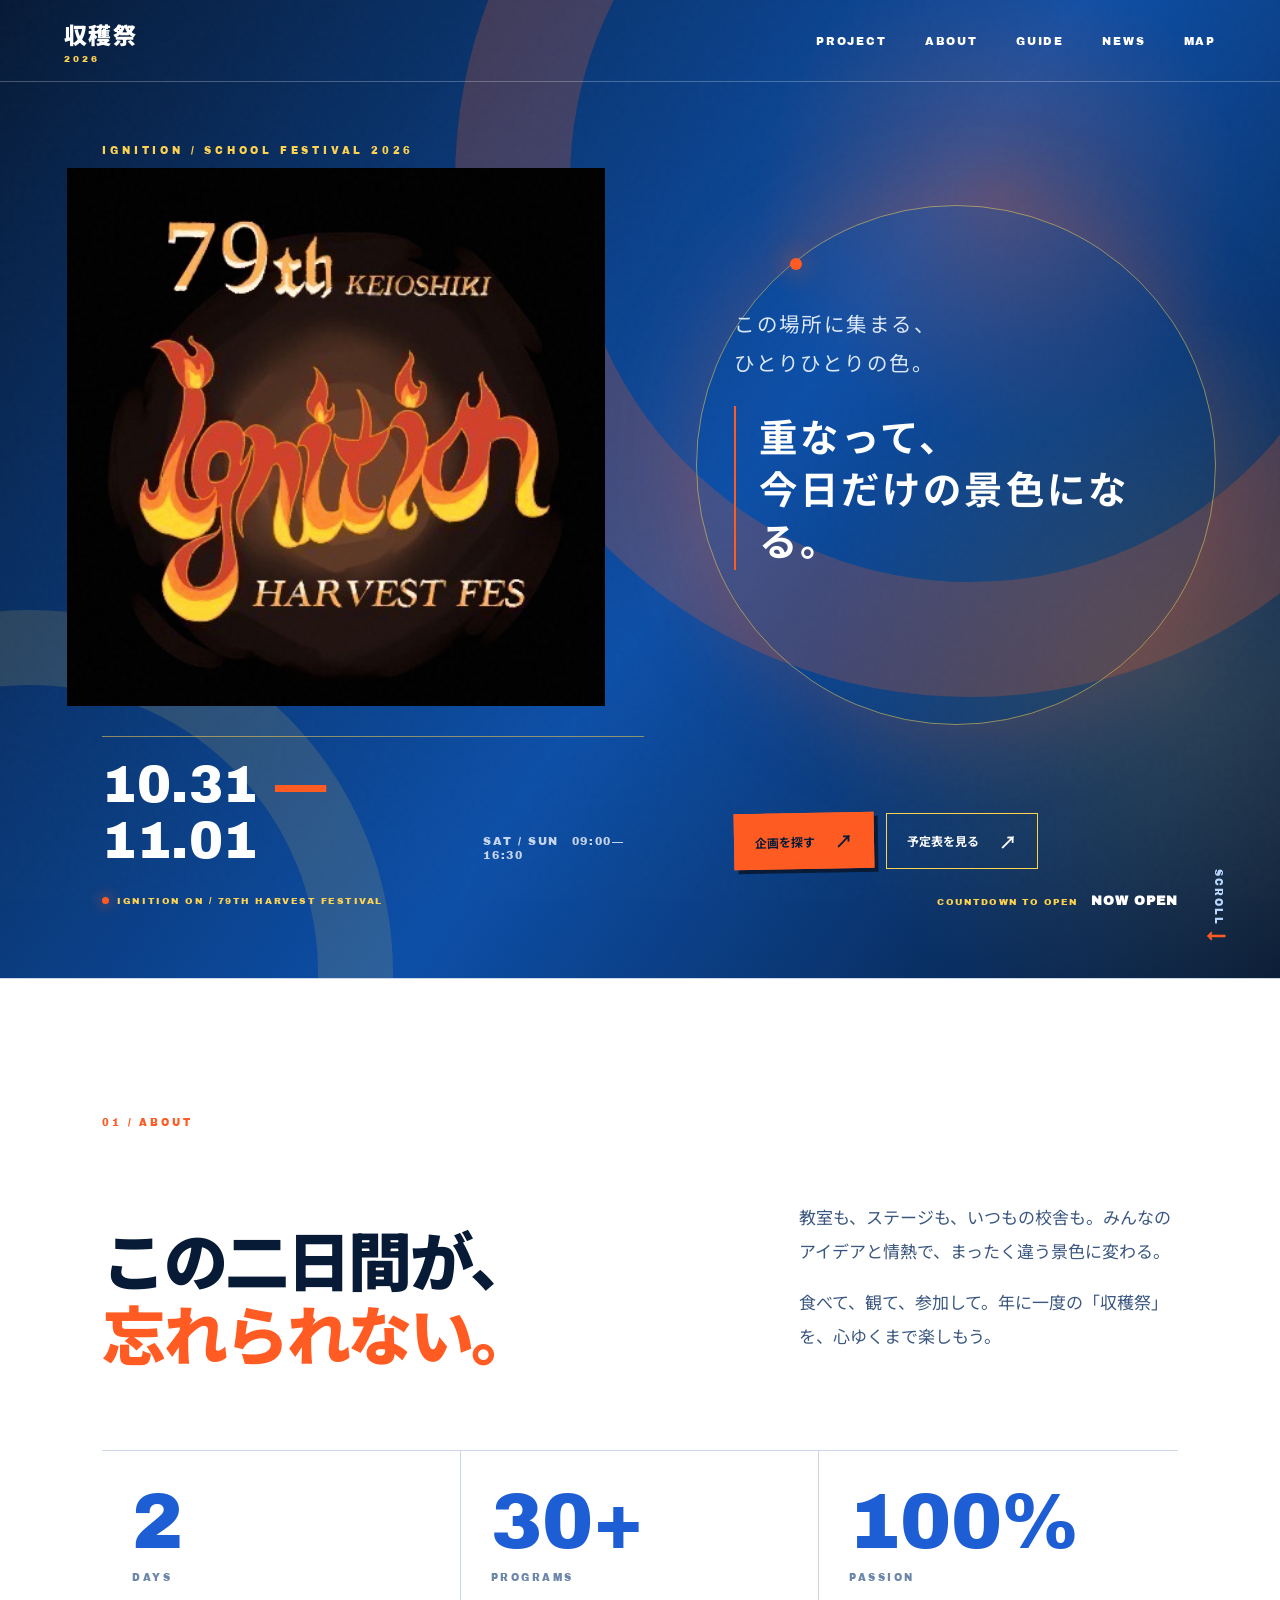
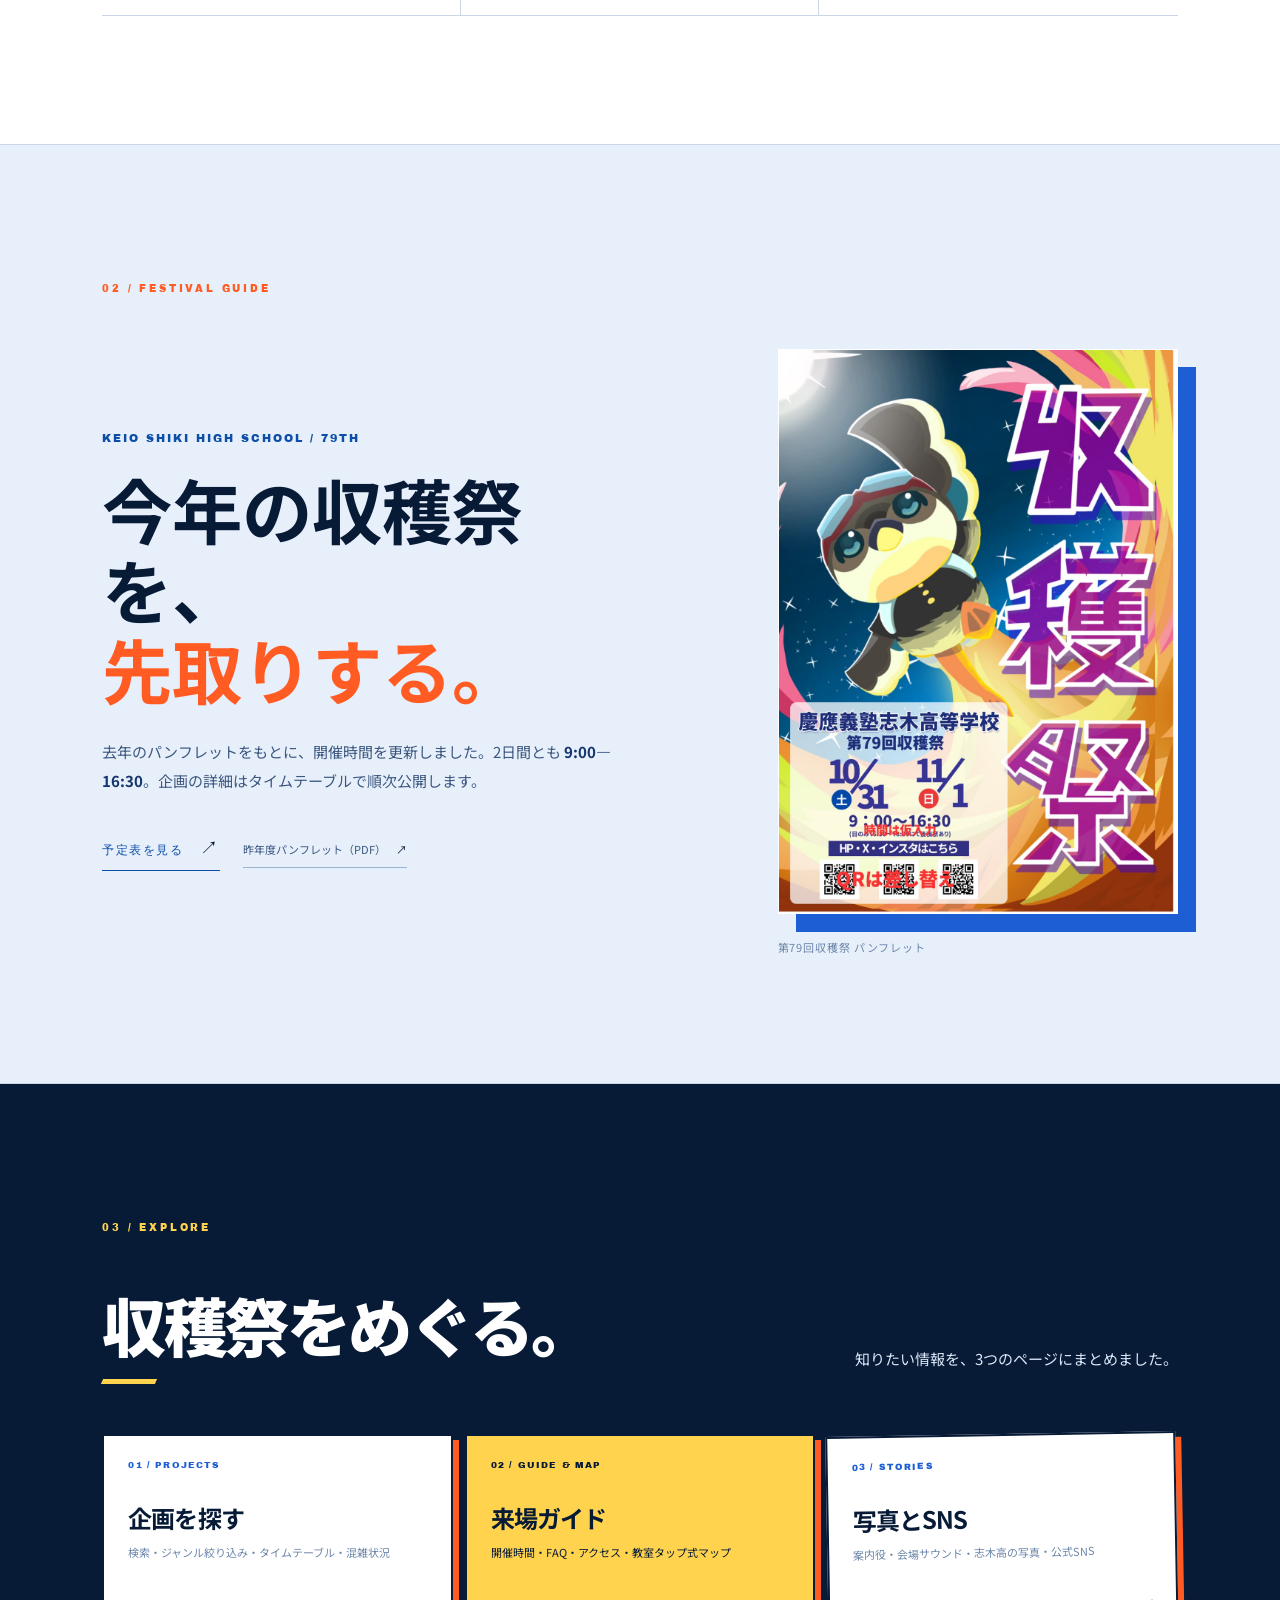
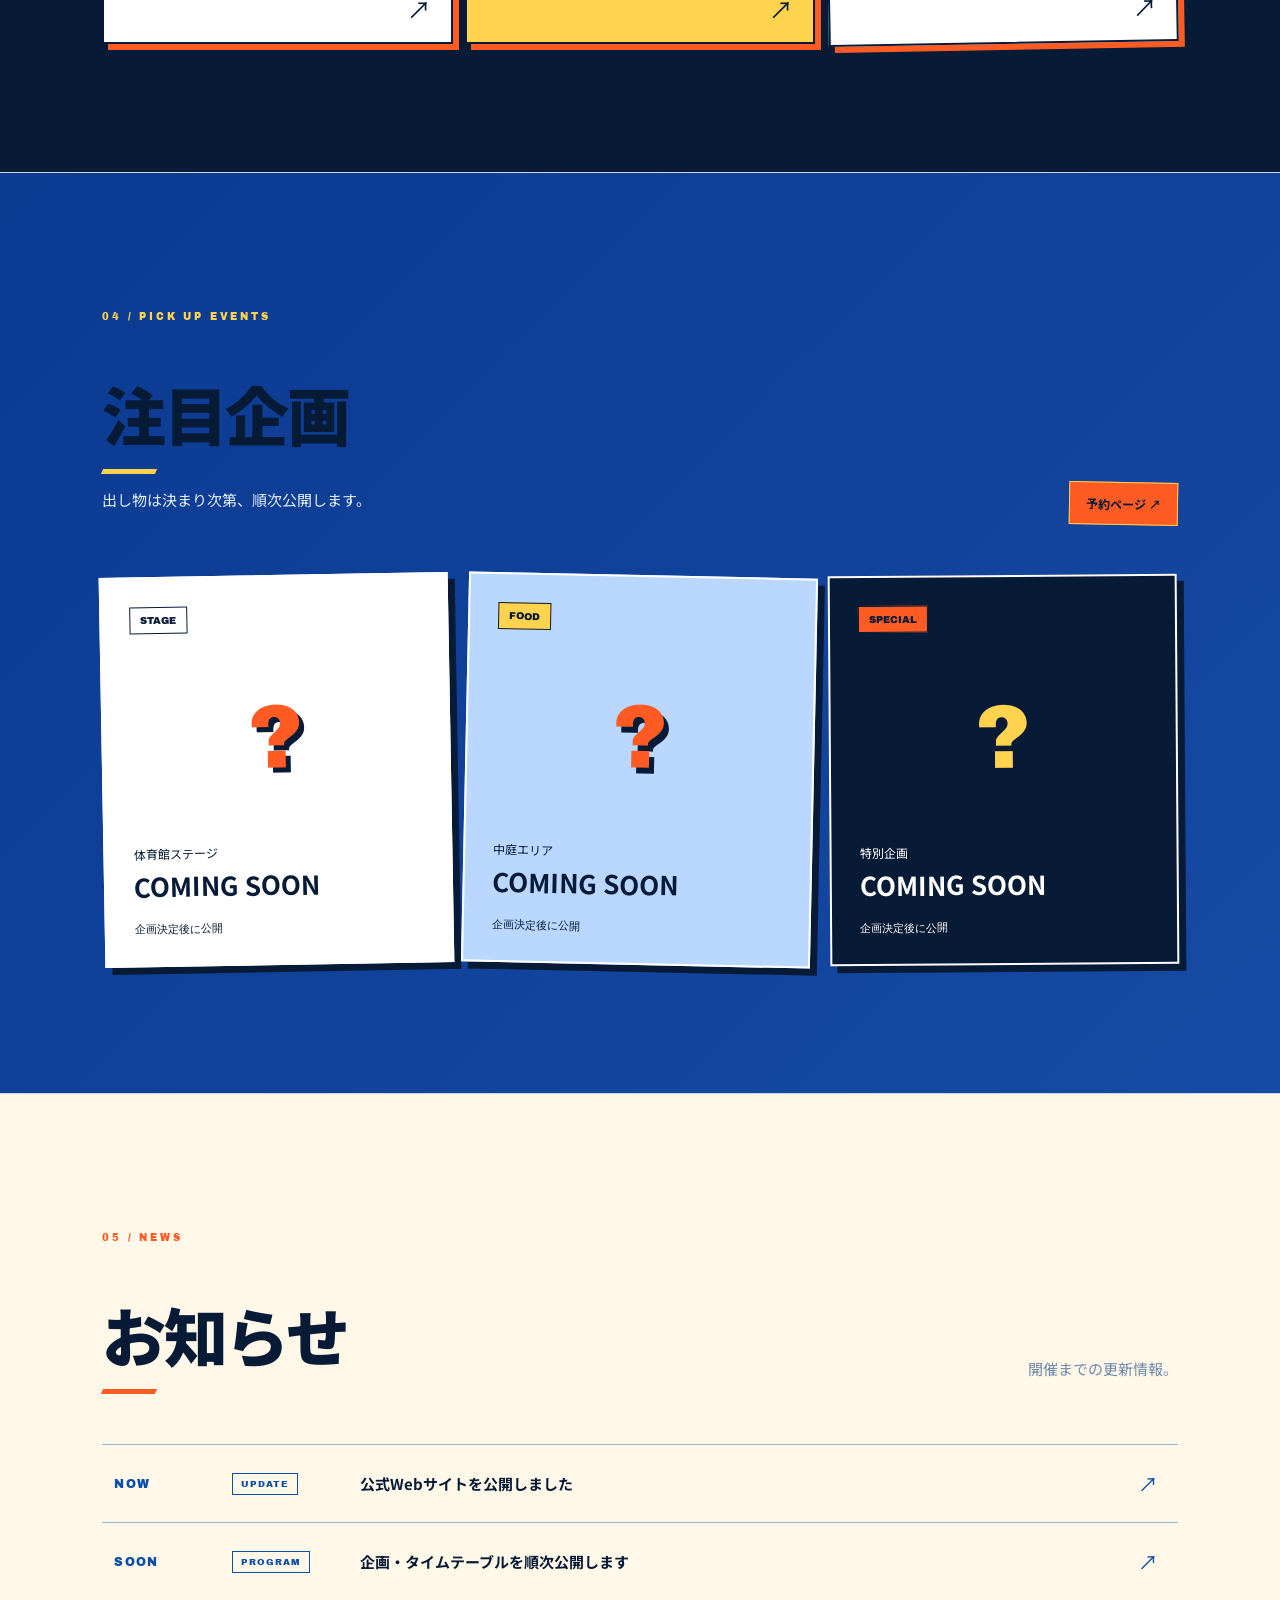
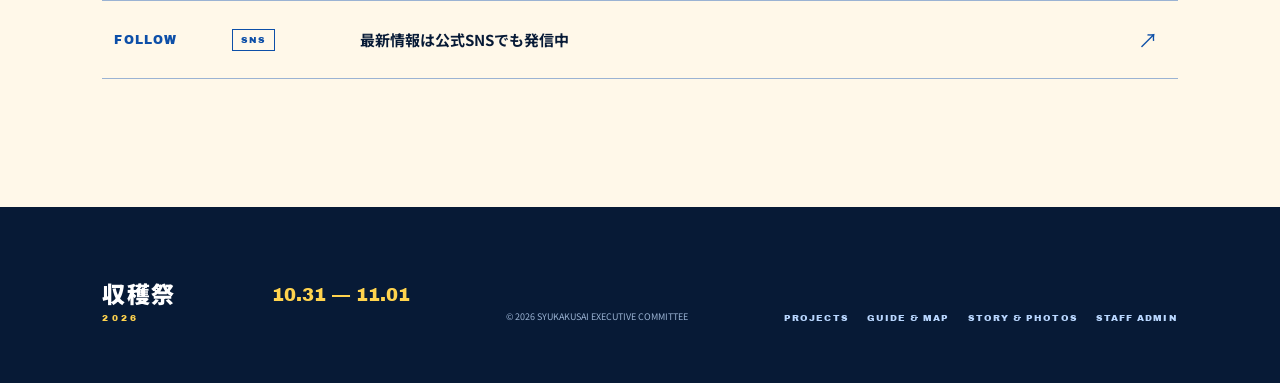
==== commit 03e7ad57: "Bring ignition energy to festival visual system" ====
--- a/index.html
+++ b/index.html
@@ -12,7 +12,7 @@
   <link href="https://fonts.googleapis.com/css2?family=Archivo+Black&family=Noto+Sans+JP:wght@400;600;700;900&display=swap" rel="stylesheet">
   <link rel="stylesheet" href="style.css?v=20260824">
   <link rel="stylesheet" href="logo.css?v=20260824-gallery">
-  <link rel="stylesheet" href="redesign.css?v=20260824-v4">
+  <link rel="stylesheet" href="redesign.css?v=20260824-v6">
 </head>
 <body>
   <div class="noise" aria-hidden="true"></div>
@@ -27,7 +27,7 @@
   <main id="top">
     <section class="hero">
       <div class="hero-orbit" aria-hidden="true"></div>
-      <p class="hero-kicker">SCHOOL FESTIVAL 2026</p>
+      <p class="hero-kicker">IGNITION / SCHOOL FESTIVAL 2026</p>
       <div class="hero-brand"><img src="13391d591499bd351fd114454b225c2cb4a6a75.jpg" alt="79th KEIO SHIKI 収穫祭 HARVEST FES"></div>
       <h1 class="sr-only">収穫祭 2026</h1>
       <div class="hero-copy"><p>この場所に集まる、<br>ひとりひとりの色。</p><strong>重なって、<br>今日だけの景色になる。</strong></div>
@@ -36,7 +36,7 @@
         <span>SAT / SUN　09:00—16:30</span>
       </div>
       <div class="hero-actions"><a class="hero-button hero-button--primary" href="programs.html#projects">企画を探す <span>↗</span></a><a class="hero-button" href="programs.html#schedule">予定表を見る <span>↗</span></a></div>
-      <span class="hero-status"><i></i> ENTRY OPEN / 79TH HARVEST FESTIVAL</span>
+      <span class="hero-status"><i></i> IGNITION ON / 79TH HARVEST FESTIVAL</span>
       <div class="hero-countdown"><span>COUNTDOWN TO OPEN</span><strong id="countdown">-- DAYS --:--:--</strong></div>
       <a class="scroll" href="#about">SCROLL <span>↓</span></a>
     </section>
--- a/redesign.css
+++ b/redesign.css
@@ -164,6 +164,8 @@
 }
 
 @media (max-width: 700px) {
+  .browser-head { display: block; }
+  .browser-count { margin-top: 10px; }
   .browser-tools { display: block; }
   .project-search { min-width: 0; }
   .project-filters { margin-top: 10px; }
@@ -252,3 +254,134 @@
   .hub-card h3 { margin-top: 20px; }
   .subpage-footer .footer-pages { gap: 12px; }
 }
+
+/* Friendly fallback for mistyped or stale links */
+.not-found-page { min-height: 100svh; padding: 120px clamp(24px, 8vw, 140px); display: grid; align-content: center; position: relative; overflow: hidden; isolation: isolate; background: linear-gradient(125deg, var(--ink), var(--blue)); color: #fff; }
+.not-found-page::before { content: "79"; position: absolute; right: -2vw; top: 8vh; color: transparent; -webkit-text-stroke: 1px #b9d7ff2b; font: clamp(220px, 38vw, 600px) "Archivo Black"; line-height: .8; z-index: -1; }
+.not-found-page .eyebrow { margin: 0 0 20px; color: var(--pale); }
+.not-found-page h1 { margin: 0; font-size: clamp(56px, 11vw, 160px); line-height: .88; letter-spacing: -.06em; }
+.not-found-page h1 em { color: var(--pale); font-style: normal; }
+.not-found-page > p:not(.eyebrow) { max-width: 500px; margin: 30px 0 0; color: #dbe8f8; font-size: 14px; line-height: 1.9; }
+.not-found-links { display: flex; flex-wrap: wrap; gap: 9px; margin-top: 32px; }
+.not-found-links a { padding: 12px 15px; border: 1px solid #b9d7ff; color: #fff; text-decoration: none; font-size: 11px; font-weight: 700; }
+.not-found-links a:hover { background: #fff; color: var(--ink); }
+
+@media (max-width: 420px) {
+  .hero { min-height: 760px; }
+  .hero-actions { width: 100%; display: grid; grid-template-columns: 1fr 1fr; }
+  .hero-button { justify-content: space-between; padding: 12px 13px; }
+  .hero-countdown { align-self: flex-start; flex-wrap: wrap; gap: 6px 10px; }
+  .hero-countdown strong { font-size: 11px; }
+  .browser-head h3 { font-size: 29px; }
+  .not-found-page { padding: 100px 6vw; }
+  .not-found-links { display: grid; grid-template-columns: 1fr 1fr; }
+  .not-found-links a { text-align: center; }
+}
+
+/* IGNITION mode: a warmer, more playful school-festival rhythm */
+:root { --fire: #ff5b22; --spark: #ffd34e; --fire-deep: #d93d1f; --paper: #fbfbf8; }
+::selection { background: var(--spark); color: var(--ink); }
+.logo span { color: var(--spark); }
+.nav a:hover { color: var(--fire); }
+.hero { background: radial-gradient(circle at 78% 20%, #ff5b2240 0, transparent 19%), radial-gradient(circle at 92% 70%, #ffd34e25 0, transparent 27%), linear-gradient(125deg, #071a36 0%, #0d4fa8 55%, #071a36 100%); }
+.hero::before { border-color: #ff5b2238; }
+.hero::after { border-color: #ffd34e22; }
+.hero-kicker { color: var(--spark); }
+.hero-orbit { border-color: #ffd34e88; box-shadow: 0 0 100px #ff5b2240; }
+.hero-orbit::after { background: var(--fire); box-shadow: 0 0 24px var(--fire); animation: ignitionPulse 1.8s ease-in-out infinite; }
+.hero-copy strong { border-left-color: var(--fire); }
+.date-card { border-top-color: #ffd34e88; }
+.date-card i { color: var(--fire); }
+.hero-button { border-color: var(--spark); }
+.hero-button--primary { border-color: var(--fire); background: var(--fire); color: var(--ink); transform: rotate(-1deg); box-shadow: 4px 4px 0 #071a36; }
+.hero-button--primary:hover { background: var(--spark); color: var(--ink); transform: rotate(1deg) translateY(-2px); }
+.hero-status { color: var(--spark); }
+.hero-status i { background: var(--fire); box-shadow: 0 0 14px var(--fire); animation: ignitionPulse 1.8s ease-in-out infinite; }
+.hero-countdown { color: var(--spark); }
+.hero-countdown strong { color: #fff; }
+.scroll span { color: var(--fire); }
+.section-number { color: var(--fire); }
+.section-heading h2::after { content: ""; display: block; width: 54px; height: 5px; margin-top: 18px; background: var(--fire); transform: skewX(-24deg); }
+.about h2 em, .guide-copy h2 em, .gallery-intro h2 em { color: var(--fire); }
+.page-hubs { background: var(--ink); color: #fff; }
+.page-hubs .section-number { color: var(--spark); }
+.page-hubs .section-heading p { color: #dbe8f8; }
+.page-hubs .section-heading h2::after { background: var(--spark); }
+.hub-card { border: 2px solid var(--ink); box-shadow: 6px 6px 0 var(--fire); }
+.hub-card:nth-child(2) { background: var(--spark); }
+.hub-card:nth-child(2) > span, .hub-card:nth-child(2) small { color: var(--ink); }
+.hub-card:nth-child(3) { transform: rotate(-1deg); }
+.hub-card:nth-child(3):hover { transform: rotate(-1deg) translateY(-5px); }
+.hub-card:hover { background: var(--fire); color: var(--ink); box-shadow: 8px 8px 0 var(--spark); }
+.hub-card:hover > span, .hub-card:hover small { color: var(--ink); }
+.events { background: linear-gradient(135deg, var(--blue-deep), #164aa4); }
+.events .section-number { color: var(--spark); }
+.events .section-heading h2::after { background: var(--spark); }
+.event-card { border: 2px solid #fff; box-shadow: 7px 7px 0 #071a36; transform: rotate(-1deg); }
+.event-card:nth-child(2) { transform: rotate(1.2deg); }
+.event-card:nth-child(3) { transform: rotate(-.4deg); }
+.event-card:hover { transform: translateY(-9px) rotate(-2deg); }
+.event-card:nth-child(2):hover { transform: translateY(-9px) rotate(2deg); }
+.event-card:nth-child(3):hover { transform: translateY(-9px) rotate(-1deg); }
+.event-card .tag { background: #fff; }
+.event-card--green .tag { background: var(--spark); }
+.event-card--purple .tag { background: var(--fire); color: var(--ink); }
+.event-icon { color: var(--fire); text-shadow: 5px 5px 0 #071a36; }
+.event-card--purple .event-icon { color: var(--spark); }
+.news { background: #fff8e9; }
+.news .section-heading h2::after { background: var(--fire); }
+.news-list a:hover { box-shadow: inset 6px 0 0 var(--fire); }
+.reserve-link { border-color: var(--spark); background: var(--fire); color: var(--ink); transform: rotate(1deg); }
+.reserve-link:hover { background: var(--spark); color: var(--ink); }
+.project-filter:hover, .project-filter.active { border-color: var(--fire); background: var(--fire); color: var(--ink); }
+.project-result { border-width: 2px; }
+.project-result:hover { border-color: var(--fire); transform: translateY(-4px) rotate(-.4deg); }
+.room-button:hover, .room-button.active { border-color: var(--fire); }
+.room-button.active { background: var(--fire); color: var(--ink); }
+.room-button.active span, .room-button.active small { color: var(--ink); }
+.visitor-guide .section-heading h2::after { background: var(--fire); }
+.guide-cards article { border-width: 2px; }
+.guide-cards article:nth-child(2) { background: #fff3d1; transform: rotate(1deg); }
+.guide-cards article:nth-child(3) { transform: rotate(-.7deg); }
+.faq-list summary::after { color: var(--fire); }
+.character .section-number { color: var(--spark); }
+.character-copy h2 em { color: var(--fire); }
+.character-stamp { color: var(--fire); border-color: var(--fire); }
+.character-showcase::before { border-color: #ff5b2280; }
+.character-portrait { background: var(--fire-deep); box-shadow: 14px 14px 0 var(--spark); }
+.character-portrait::before { background: linear-gradient(145deg, #071a36cc 0%, #ff5b2226 48%, #071a36dd 100%); }
+.character-art figcaption span, .character-showcase-foot em { color: var(--spark); }
+.music .section-heading h2::after, .access .section-heading h2::after, .gallery-intro h2::after { background: var(--fire); }
+.audio-player { box-shadow: 7px 7px 0 var(--fire); }
+.live-badge { border-color: var(--fire); color: var(--fire); }
+.crowd-panel .live-badge { border-color: var(--spark); color: var(--spark); }
+.crowd-share { border-color: var(--spark); background: var(--fire); color: var(--ink); font-weight: 700; }
+.crowd-share:hover { background: var(--spark); color: var(--ink); }
+.subpage-hero { background: radial-gradient(circle at 84% 22%, #ff5b2244 0, transparent 22%), linear-gradient(125deg, var(--ink), var(--blue-deep)); }
+.subpage-hero .hero-kicker, .subpage-hero .subpage-label { color: var(--spark); }
+.subpage-hero h1 em { color: var(--fire); }
+.subpage-actions a { border-color: var(--spark); }
+.subpage-actions a:first-child { background: var(--fire); color: var(--ink); border-color: var(--fire); }
+.subpage-actions a:first-child:hover { background: var(--spark); }
+.not-found-page { background: radial-gradient(circle at 80% 20%, #ff5b2240 0, transparent 23%), linear-gradient(125deg, var(--ink), var(--blue)); }
+footer > p { color: var(--spark); }
+footer .footer-pages a:hover { color: var(--fire); }
+
+@keyframes ignitionPulse {
+  0%, 100% { opacity: .72; transform: scale(.9); }
+  50% { opacity: 1; transform: scale(1.18); }
+}
+
+@media (prefers-reduced-motion: reduce) {
+  .hero-orbit::after, .hero-status i { animation: none; }
+  .event-card, .hub-card, .project-result { transform: none; transition: none; }
+}
+
+@media (max-width: 700px) {
+  .section-heading h2::after { margin-top: 13px; }
+  .hub-card:nth-child(3) { transform: none; }
+  .hub-card:nth-child(3):hover { transform: translateY(-5px); }
+  .event-card, .event-card:nth-child(2), .event-card:nth-child(3) { transform: none; }
+  .event-card:hover, .event-card:nth-child(2):hover, .event-card:nth-child(3):hover { transform: translateY(-7px); }
+  .character-portrait { box-shadow: 9px 9px 0 var(--spark); }
+}
